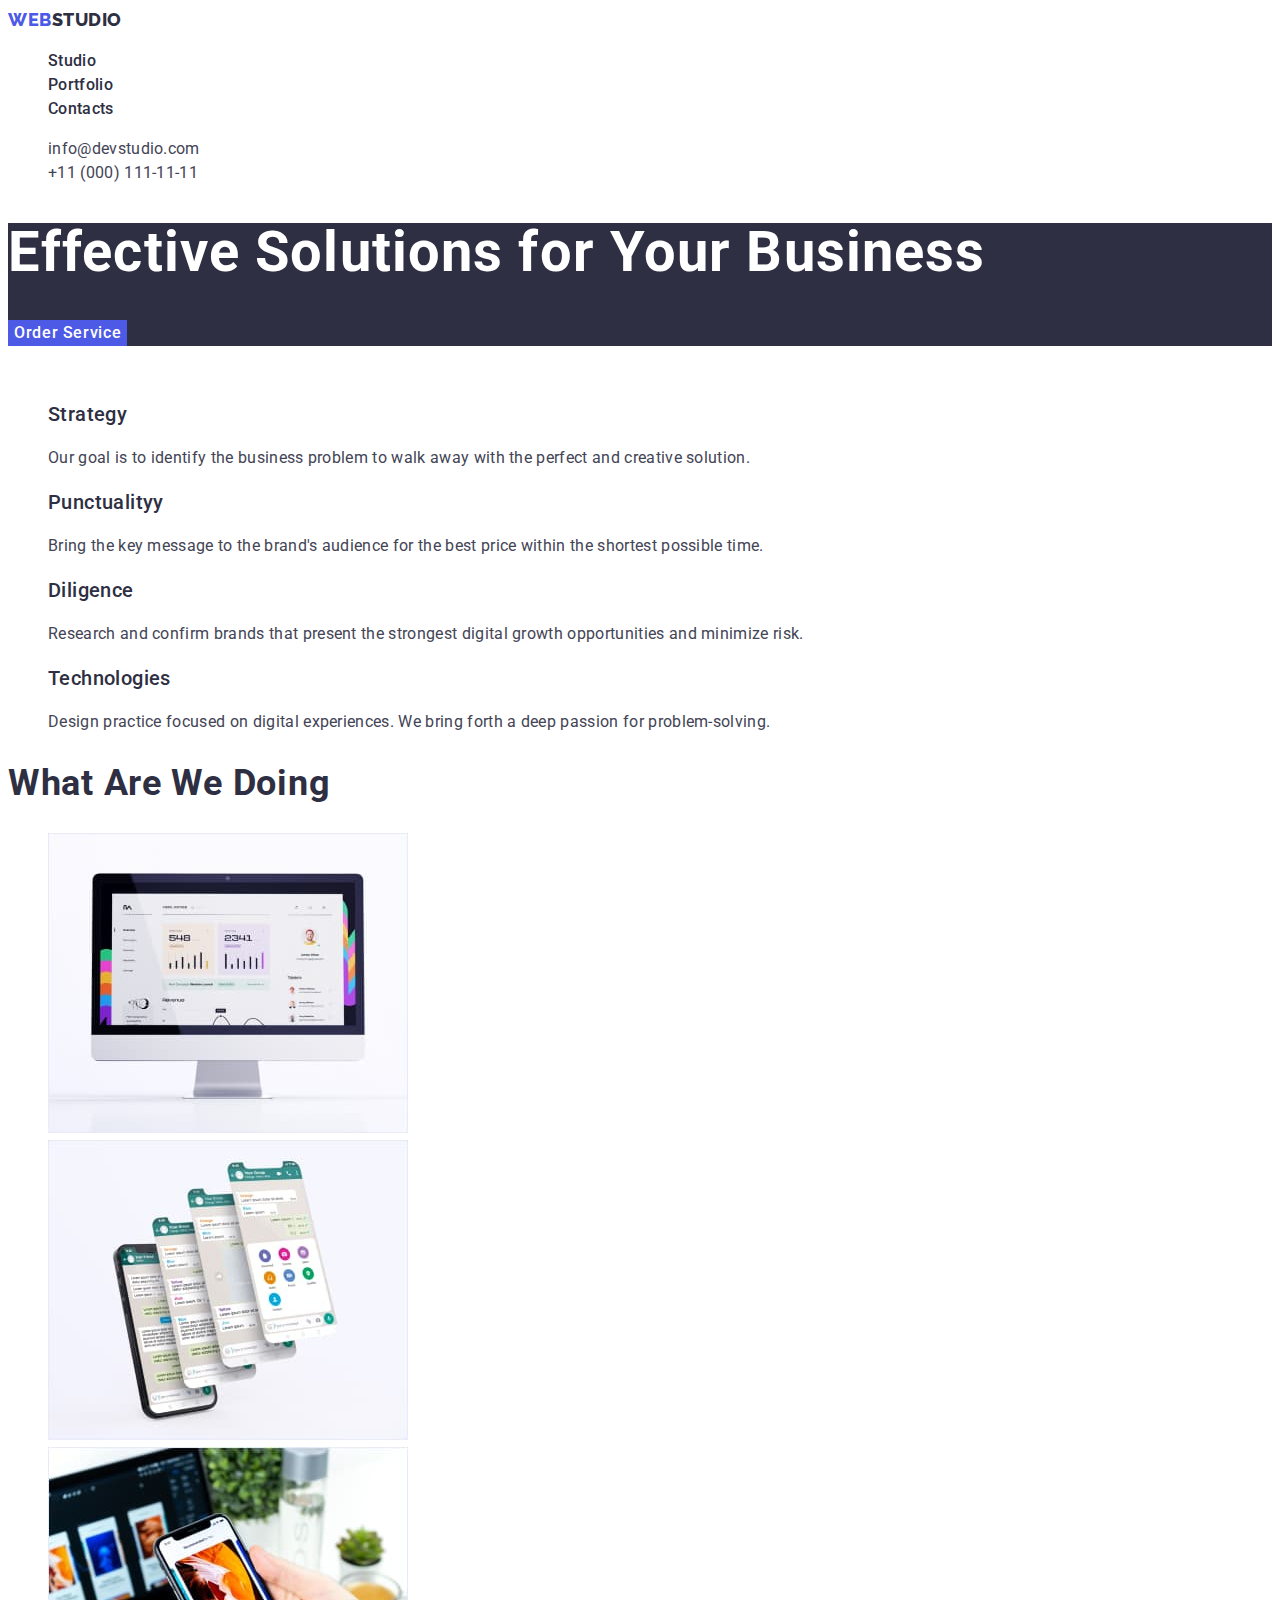
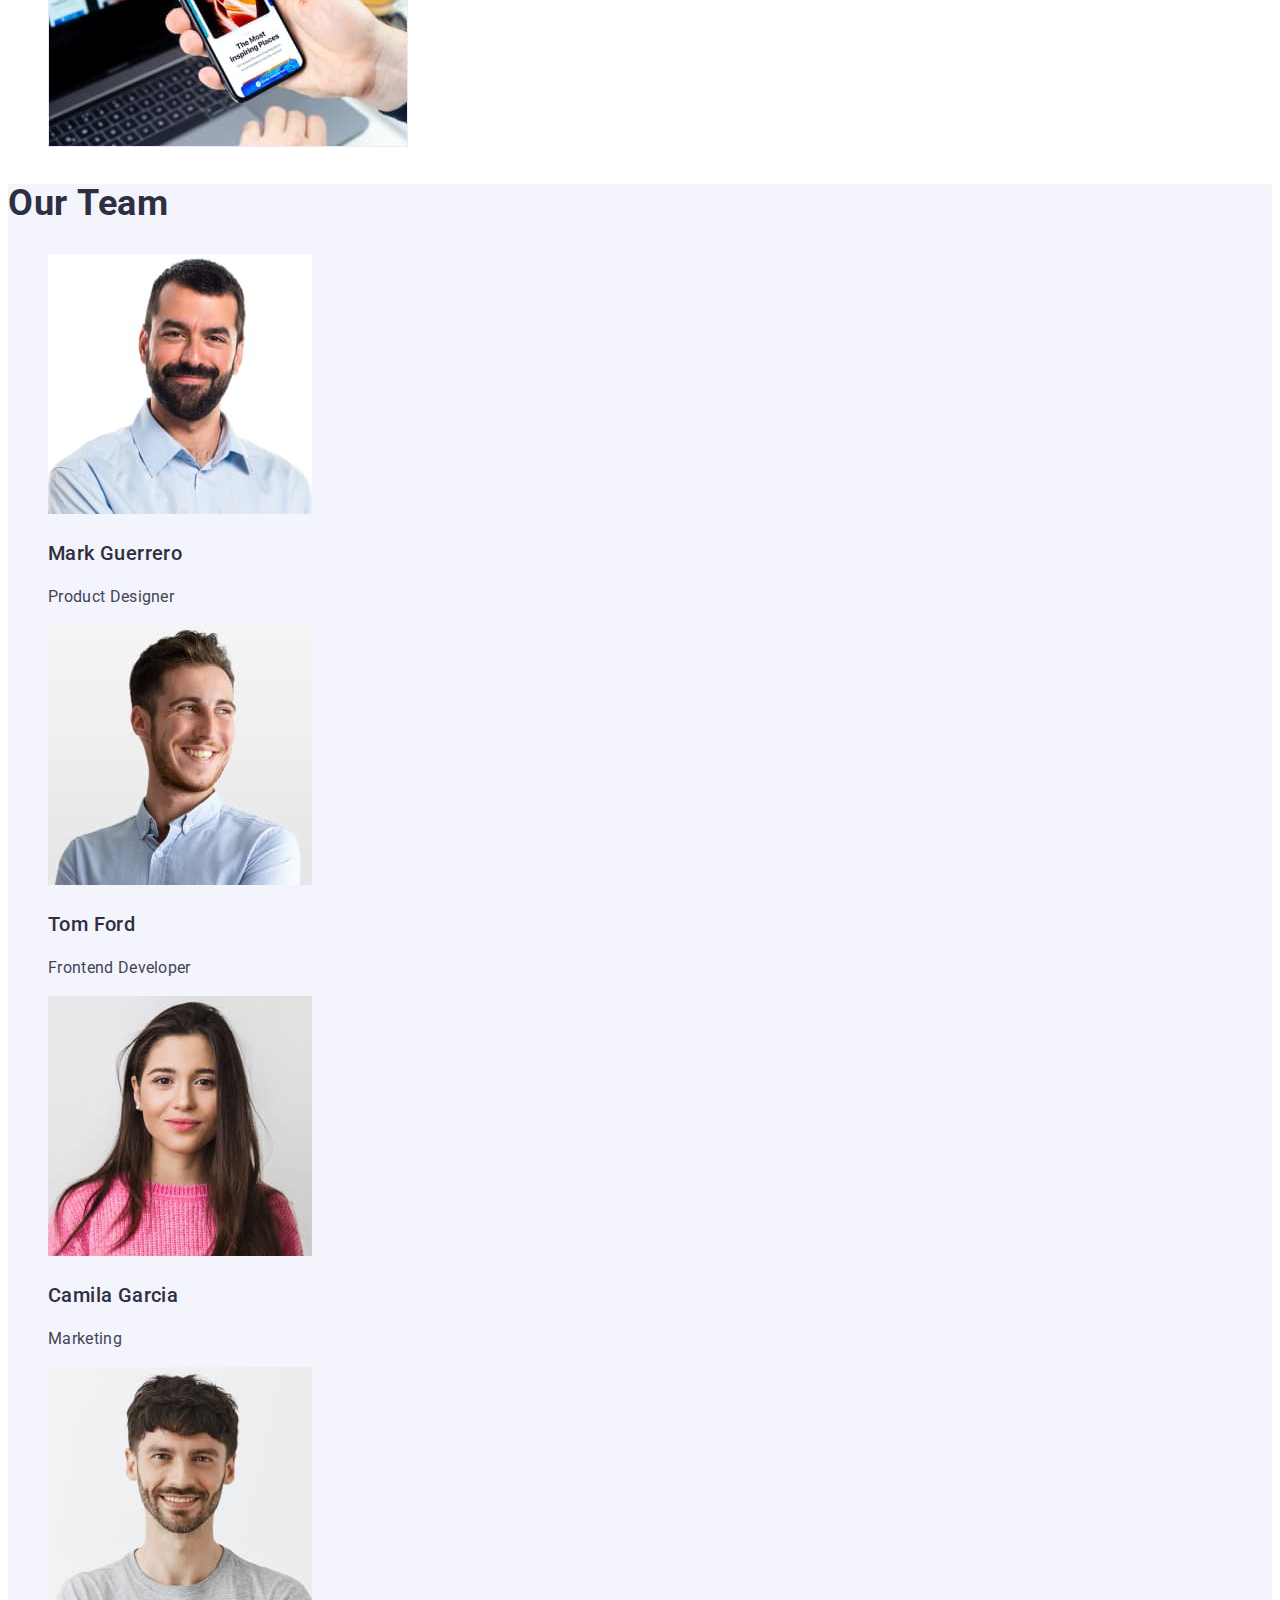
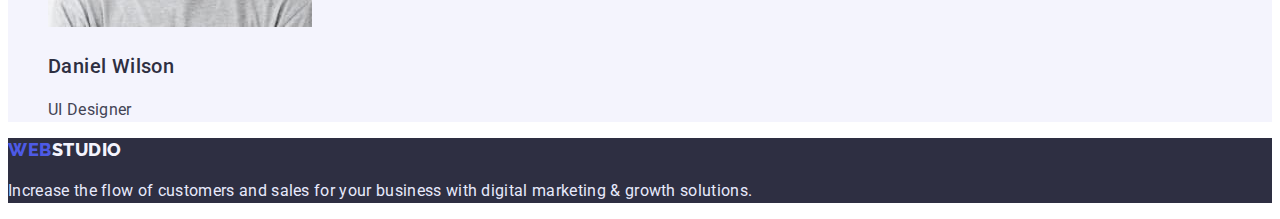
==== index.html @ a481ceda "Initial commit" ====
<!DOCTYPE html>
<html lang="en">
<head>
    <meta charset="UTF-8">
    <meta http-equiv="X-UA-Compatible" content="IE=edge">
    <meta name="viewport" content="width=device-width, initial-scale=1.0">
    <title>Studio</title>
    <link rel="stylesheet" href="./css/styles.css">

    <link rel="preconnect" href="https://fonts.googleapis.com">
    <link rel="preconnect" href="https://fonts.gstatic.com" crossorigin>
    <link href="https://fonts.googleapis.com/css2?family=Raleway:wght@800&family=Roboto:wght@400;500;700&display=swap" rel="stylesheet">

</head>
<body>
    <header>
        <nav>
            <a class="logo reset" href="">WEB<span class="nav-span">STUDIO</span></a>
            <ul class="reset">
                <li><a class="site-nav reset" href="./index.html">Studio</a></li>
                <li><a class="site-nav reset" href="./portfolio.html">Portfolio</a></li>
                <li><a class="site-nav reset" href="./contacts.html">Contacts</a></li>
            </ul>
        </nav>    
            <ul class="reset">
                <li><a class="contacts reset" href="mailto:@devstudio.com">info@devstudio.com</a></li>
                <li><a class="contacts reset" href="tel:+110001111111">+11 (000) 111-11-11</a></li>
            </ul>
    </header>
    <main>
        <section class="hero">
            <h1 class="hero-title">Effective Solutions
                for Your Business</h1>
            <button class="hero-button" type="button">Order Service</button>    
        </section>
        <section class="sectionOne">
            <h2 class="hide">Solutions</h2>
            <ul class="reset"> 
                <li>
                    <h3 class="sectionOne-title">Strategy</h3>
                    <p>Our goal is to identify the business
                        problem to walk away with the perfect and creative solution. </p>
                </li>
                <li>
                    <h3 class="sectionOne-title">Punctualityy</h3>
                    <p>Bring the key message to the brand's audience for the best price within the shortest possible time.</p>
                </li>
                <li>
                    <h3 class="sectionOne-title">Diligence</h3>
                    <p>Research and confirm brands that present the strongest digital growth opportunities and minimize risk. </p>
                </li>
                <li>
                    <h3 class="sectionOne-title">Technologies</h3>
                    <p>Design practice focused on digital experiences. We bring forth a deep passion for problem-solving. </p>
                </li>
            </ul>
        </section>
        <section class="sectionTwo">
            <h2 class="sectionTwo-title">what are we doing</h2>
            <ul class="reset">
                <li><img src="./img/monitor.jpg" alt="Monitor on the table" width="360"></li>
                <li><img src="./img/phone.jpg" alt="Phone with four pictures" width="360"></li>
                <li><img src="./img/nootbook.jpg" alt="Laptop. Phone held in hand" width="360"></li>
            </ul>
        </section>
        <section class="sectionTeam">
            <h2 class="sectionTeam-title">our team</h2>
            <ul class="reset">
                <li>
                    <img src="./img/TeamCard1.jpg" alt="Product Designer" width="264">
                    <h3 class="sectionOne-title" >Mark Guerrero</h3>
                    <p>Product Designer</p>
                </li>
                <li>
                    <img src="./img/TeamCard2.jpg" alt="Frontend Developer" width="264">
                    <h3 class="sectionOne-title" >Tom Ford</h3>
                    <p>Frontend Developer</p>
                </li>
                <li>
                    <img src="./img/TeamCard3.jpg" alt="Marketing" width="264">
                    <h3 class="sectionOne-title" >Camila Garcia</h3>
                    <p>Marketing</p>
                </li>
                <li>
                    <img src="./img/TeamCard4.jpg" alt="UI Designer" width="264">
                    <h3 class="sectionOne-title" >Daniel Wilson</h3>
                    <p>UI Designer</p>
                </li>
            </ul>
        </section>
    </main>
    <footer class="footer">
        <a class="logo reset" href="">WEB<span class="footer-span">STUDIO</span></a>
        <p>Increase the flow of customers and sales for your business with digital marketing & growth solutions.</p>
    </footer>
</body>
</html>
---- css/styles.css ----
:root {
    --primary-color: #FFFFFF;
    --primary-color-text: #434455;
    --accent-text-color: #4D5AE5;
    --second-background-title: #2E2F42;
    --active-color: #404BBF;
    --additional-color:#F4F4FD;
}

/* глобальные стили */
body {
    background-color: var(--primary-color);
    color: var(--primary-color-text);
    font-family: "Roboto", sans-serif;
    font-size: 16px;
    font-weight: 400;
    line-height: 1.5;
    letter-spacing: 0.02em;   
}

/* класс для сброса св-в, заданных по умолчанию */
.reset {
    list-style: none;
    text-decoration: none;
}

/* стили navigation */
.logo {
    color: var(--accent-text-color);
    font-family: "Raleway", sans-serif;
    font-size: 18px;
    font-weight: 800;
    line-height: 1.33;
    letter-spacing: 0.03em;
}

.logo .nav-span {
    color: var(--second-background-title);
}

.site-nav {
    color: var(--second-background-title);
    font-weight: 500;
}
.site-nav:hover,
.site-nav:focus {
    color: var(--accent-text-color);
}

.contacts {
    color: var(--primary-color-text);
}
.contacts:hover,
.contacts:focus {
    color: var(--accent-text-color);
}

/* стили hero */
.hero {
    background-color: var(--second-background-title);
}

.hero-title {
    color: var(--primary-color);
    font-size: 56px;
    font-weight: 700;
    line-height: 1.07;
    letter-spacing: 0.02em;  
}

.hero-button {
    color: var(--primary-color);
    background-color: var(--accent-text-color);
    border: none;
    cursor: pointer;
    font-family: inherit;
    font-weight: 500;
    font-size: 16px;
    line-height: 1.5;
    letter-spacing: 0.04em;
}
.hero-button:hover,
.hero-button:focus {
    background-color:var(--active-color);
}

/* cтили section */
.hide {
    /* как правтльно скрыть заголовок, чтобы читалка видела, а пол-ль нет и на версту не влиял? */
    opacity: 0;
    /* или display: none; ?*/
    padding: 0;
    margin: 0;
}

.sectionOne-title,
.sectionTwo-title,
.sectionTeam-title {
    color: var(--second-background-title);
}

.sectionOne-title {
    font-size: 20px;
    font-weight: 500;
    line-height: 1.2;
    letter-spacing: 0.02em; 
}

.sectionTwo-title {
    font-size: 36px;
    font-weight: 700;
    line-height: 1.1;
    letter-spacing: 0.02em;
    text-transform: capitalize; 
}

.sectionTeam {
    background-color: var(--additional-color);
}

.sectionTeam-title {
    font-size: 36px;
    font-weight: 700;
    line-height: 1.1;
    letter-spacing: 0.02em;
    text-transform: capitalize; 
}

/* cтили footer */
.footer {
    background-color: var(--second-background-title);
}

.logo .footer-span {
    color: var(--additional-color);
}

.footer p {
    color: #E7E9FC;
}


/* Portfolio */
/* стили filters */
.btn-filters {
    font-family: inherit;
    font-size: 16px;
    font-weight: 500;
    line-height: 1.5;
    letter-spacing: 0.04em; 
    border:none;
}

.btn-filters {
    background-color: var(--additional-color);
    color: var(--accent-text-color); 
}
.btn-filters:hover,
.btn-filters:focus {
    cursor: pointer;
    background-color: var(--active-color);
    color: var(--primary-color);
}

/* стили списка картинок */
.pictures-title {
    color: var(--second-background-title);
    font-size: 20px;
    font-weight: 500;
    line-height: 1.2;
    letter-spacing: 0.02em; 
}

.pictures-text {
    color: var(--primary-color-text);
    font-family: inherit;
    font-size: 16px;
    font-weight: 400;
    line-height: 1.5;
    letter-spacing: 0.02em; 
}

.card:hover,
.card:focus {
    outline: 1px solid var(--accent-text-color);
}
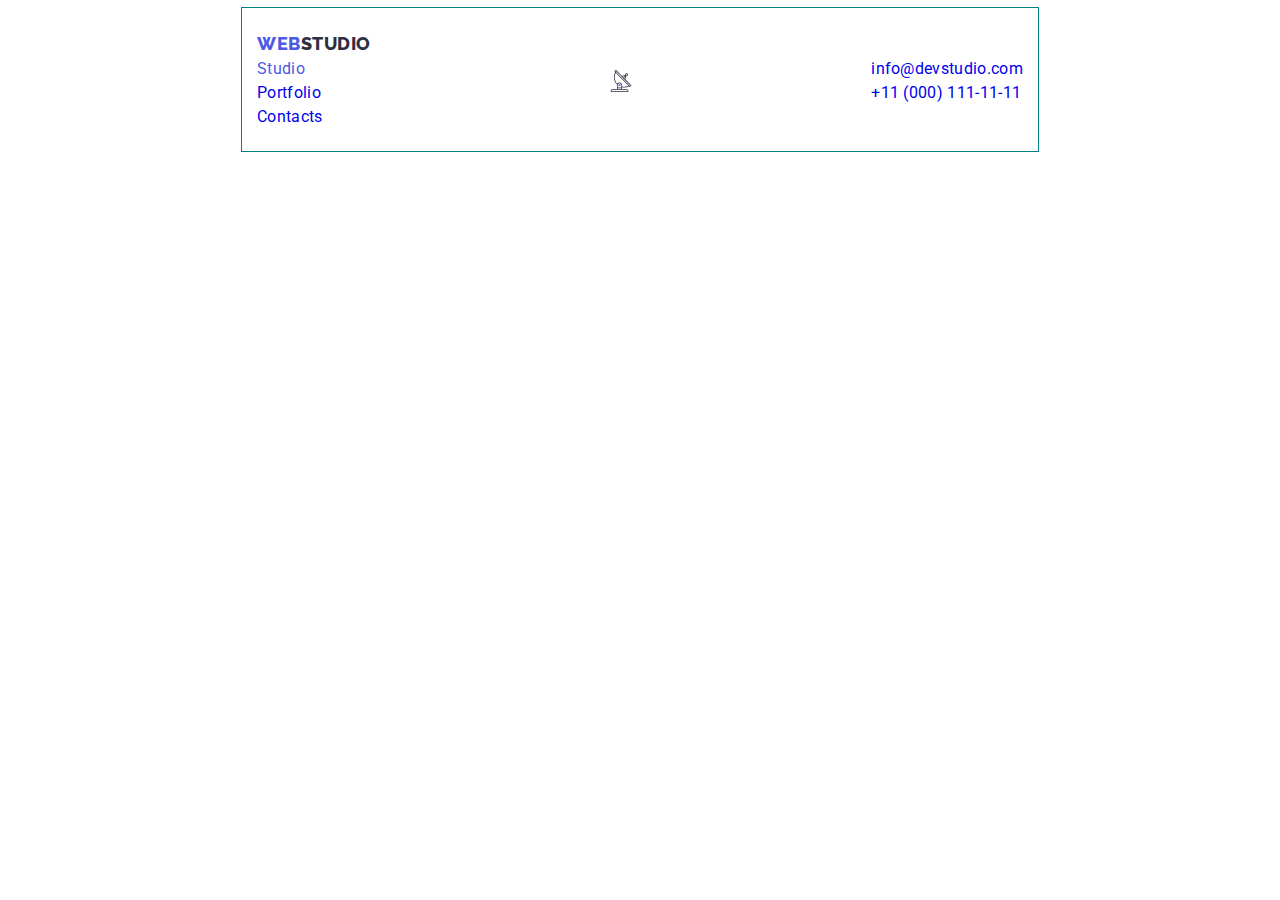
==== commit 8e8b93a7: "домашка 7 модальное окно" ====
--- a/index.html
+++ b/index.html
@@ -1,97 +1,659 @@
 <!DOCTYPE html>
 <html lang="en">
-<head>
-    <meta charset="UTF-8">
-    <meta http-equiv="X-UA-Compatible" content="IE=edge">
-    <meta name="viewport" content="width=device-width, initial-scale=1.0">
+  <head>
+    <meta charset="UTF-8" />
+    <meta http-equiv="X-UA-Compatible" content="IE=edge" />
+    <meta name="viewport" content="width=device-width, initial-scale=1.0" />
     <title>Studio</title>
-    <link rel="stylesheet" href="./css/styles.css">
-
-    <link rel="preconnect" href="https://fonts.googleapis.com">
-    <link rel="preconnect" href="https://fonts.gstatic.com" crossorigin>
-    <link href="https://fonts.googleapis.com/css2?family=Raleway:wght@800&family=Roboto:wght@400;500;700&display=swap" rel="stylesheet">
-
-</head>
-<body>
-    <header>
-        <nav>
-            <a class="logo reset" href="">WEB<span class="nav-span">STUDIO</span></a>
-            <ul class="reset">
-                <li><a class="site-nav reset" href="./index.html">Studio</a></li>
-                <li><a class="site-nav reset" href="./portfolio.html">Portfolio</a></li>
-                <li><a class="site-nav reset" href="./contacts.html">Contacts</a></li>
+
+    <link rel="icon" href="favicon.ico">
+
+    <link rel="preconnect" href="https://fonts.googleapis.com" />
+    <link rel="preconnect" href="https://fonts.gstatic.com" crossorigin />
+    <link
+      href="https://fonts.googleapis.com/css2?family=Raleway:wght@800&family=Roboto:wght@400;500;700&display=swap"
+      rel="stylesheet"
+    />
+
+    <link
+      rel="stylesheet"
+      href="https://cdnjs.cloudflare.com/ajax/libs/modern-normalize/1.1.0/modern-normalize.min.css"
+      integrity="sha512-wpPYUAdjBVSE4KJnH1VR1HeZfpl1ub8YT/NKx4PuQ5NmX2tKuGu6U/JRp5y+Y8XG2tV+wKQpNHVUX03MfMFn9Q=="
+      crossorigin="anonymous"
+      referrerpolicy="no-referrer"
+    />
+    <link rel="stylesheet" href="./css/styles.css" />
+  </head>
+  <body>
+    <header class="scroll">
+      <div class="container header">
+        <nav class="list-nav">
+          <a class="logo reset" href=""
+            >WEB<span class="nav-span">STUDIO</span></a
+          >
+          <ul class="nav-pages reset">
+            <li>
+              <a class="site-nav reset active" href="./index.html">Studio</a>
+            </li>
+            <li>
+              <a class="site-nav reset" href="./portfolio.html">Portfolio</a>
+            </li>
+            <li>
+              <a class="site-nav reset" href="./contacts.html">Contacts</a>
+            </li>
+          </ul>
+        </nav>
+        <button data-modal-open class="btn-mobile-menu" type="button">
+          <svg class="mobile-menu-open-icon">
+            <use href="./img/icons.svg#icon-antenna"></use>
+          </svg>          
+        </button>
+        
+        <!-- ----------------мобильное меню---------------------- -->
+
+        <div data-modal class="mobile-menu is-hidden">
+          <div class="container mobile-menu-container">
+          <button data-modal-close class="bnt-close">
+            <svg class="icon-close">
+              <use href="./img/icons.svg#icon-close"></use>
+            </svg>
+          </button>
+
+          <ul class="mobile-menu-list-pages reset">
+            <li>
+              <a class="mobile-menu-list-pages-link reset" href="./index.html">Studio</a>
+            </li>
+            <li>
+              <a class="mobile-menu-list-pages-link reset" href="./portfolio.html">Portfolio</a>
+            </li>
+            <li>
+              <a class="mobile-menu-list-pages-link reset active" href="./contacts.html">Contacts</a>
+            </li>
+          </ul>
+
+          <ul class="mobile-menu-list-contacts reset">
+            <li>
+              <li>
+                <a class="contacts-tel reset" href="tel:+110001111111"
+                  >+11 (000) 111-11-11</a
+                >
+              </li>
+              <a class="contacts-mail reset" href="mailto:info@devstudio.com"
+                >info@devstudio.com</a
+              >
+            </li>
+          </ul>
+          
+          <ul class="mobile-menu-list-social reset">
+            <li>
+              <a href="" class="mobile-menu-link-icon reset">
+                <svg class="mobile-menu-icon">
+                  <use href="./img/icons.svg#icon-instagram_f">
+
+                  </use>
+                </svg>
+              </a>
+            </li>
+
+            <li>
+              <a href="" class="mobile-menu-link-icon reset">
+                <svg class="mobile-menu-icon">
+                  <use href="./img/icons.svg#icon-twitter_f">
+
+                  </use>
+                </svg>
+              </a>
+            </li>
+
+            <li>
+              <a href="" class="mobile-menu-link-icon reset">
+                <svg class="mobile-menu-icon">
+                  <use href="./img/icons.svg#icon-facebook_f">
+
+                  </use>
+                </svg>
+              </a>
+            </li>
+
+            <li>
+              <a href="" class="mobile-menu-link-icon reset">
+                <svg class="mobile-menu-icon">
+                  <use href="./img/icons.svg#icon-linkedin_f">
+
+                  </use>
+                </svg>
+              </a>
+            </li>
+
+          </ul>
+        </div>
+      </div>
+        <!-- ----------------END мобильное меню---------------------- -->
+
+        <ul class="list-contacts reset">
+          <li>
+            <a class="contacts reset" href="mailto:info@devstudio.com"
+              >info@devstudio.com</a
+            >
+          </li>
+          <li>
+            <a class="contacts reset" href="tel:+110001111111"
+              >+11 (000) 111-11-11</a
+            >
+          </li>
+        </ul>
+
+      </div>
+    </header>
+    <!-- <main>
+
+
+      <section class="hero">
+        <div class="container">
+            <h1 class="hero-title">Effective Solutions for Your Business</h1>
+            <button data-modal-open class="hero-button" type="button">Order Service</button>
+        </div>
+      </section>
+
+
+
+      <section class="sectionOne section">
+        <div class="container">
+          <h2 class="visually-hidden">Solutions</h2>
+          <ul class="list-solutions reset">
+
+            <li>
+              <div class="tumba-icon-solutions">
+              <svg class="icon-solutions">
+                <use href="./img/icons.svg#icon-antenna"></use>
+              </svg>
+              </div>
+              <h3 class="sectionOne-title">Strategy</h3>
+              <p>
+                Our goal is to identify the business problem to walk away with
+                the perfect and creative solution.
+              </p>
+            </li>
+
+            <li>
+              <div class="tumba-icon-solutions">
+              <svg class="icon-solutions">
+                <use href="./img/icons.svg#icon-clock"></use>
+              </svg>
+              </div>
+              <h3 class="sectionOne-title">Punctualityy</h3>
+              <p>
+                Bring the key message to the brand's audience for the best price
+                within the shortest possible time.
+              </p>
+            </li>
+
+            <li>
+              <div class="tumba-icon-solutions">
+              <svg class="icon-solutions">
+                <use href="./img/icons.svg#icon-diagram"></use>
+              </svg>
+              </div>
+              <h3 class="sectionOne-title">Diligence</h3>
+              <p>
+                Research and confirm brands that present the strongest digital
+                growth opportunities and minimize risk.
+              </p>
+            </li>
+
+            <li>
+              <div class="tumba-icon-solutions">
+              <svg class="icon-solutions">
+                <use href="./img/icons.svg#icon-astronaut"></use>
+              </svg>
+              </div>
+              <h3 class="sectionOne-title">Technologies</h3>
+              <p>
+                Design practice focused on digital experiences. We bring forth a
+                deep passion for problem-solving.
+              </p>
+            </li>
+
+          </ul>
+        </div>
+      </section>
+      <section class="sectionTwo">
+        <div class="container">
+          <h2 class="sectionTwo-title">what are we doing</h2>
+            <ul class="list-img reset">
+
+              <li>
+                <img
+                  src="./img/monitor.jpg"
+                  alt="Monitor on the table"
+                  width="360"
+                  height="300"
+                />
+              </li>
+
+              <li>
+                <img
+                  src="./img/phone.jpg"
+                  alt="Phone with four pictures"
+                  width="360"
+                  height="300"
+                />
+              </li>
+
+              <li>
+                <img
+                  src="./img/nootbook.jpg"
+                  alt="Laptop. Phone held in hand"
+                  width="360"
+                  height="300"
+                />
+              </li>
+
             </ul>
-        </nav>    
-            <ul class="reset">
-                <li><a class="contacts reset" href="mailto:@devstudio.com">info@devstudio.com</a></li>
-                <li><a class="contacts reset" href="tel:+110001111111">+11 (000) 111-11-11</a></li>
-            </ul>
-    </header>
-    <main>
-        <section class="hero">
-            <h1 class="hero-title">Effective Solutions
-                for Your Business</h1>
-            <button class="hero-button" type="button">Order Service</button>    
-        </section>
-        <section class="sectionOne">
-            <h2 class="hide">Solutions</h2>
-            <ul class="reset"> 
-                <li>
-                    <h3 class="sectionOne-title">Strategy</h3>
-                    <p>Our goal is to identify the business
-                        problem to walk away with the perfect and creative solution. </p>
-                </li>
-                <li>
-                    <h3 class="sectionOne-title">Punctualityy</h3>
-                    <p>Bring the key message to the brand's audience for the best price within the shortest possible time.</p>
-                </li>
-                <li>
-                    <h3 class="sectionOne-title">Diligence</h3>
-                    <p>Research and confirm brands that present the strongest digital growth opportunities and minimize risk. </p>
-                </li>
-                <li>
-                    <h3 class="sectionOne-title">Technologies</h3>
-                    <p>Design practice focused on digital experiences. We bring forth a deep passion for problem-solving. </p>
-                </li>
-            </ul>
-        </section>
-        <section class="sectionTwo">
-            <h2 class="sectionTwo-title">what are we doing</h2>
-            <ul class="reset">
-                <li><img src="./img/monitor.jpg" alt="Monitor on the table" width="360"></li>
-                <li><img src="./img/phone.jpg" alt="Phone with four pictures" width="360"></li>
-                <li><img src="./img/nootbook.jpg" alt="Laptop. Phone held in hand" width="360"></li>
-            </ul>
-        </section>
-        <section class="sectionTeam">
-            <h2 class="sectionTeam-title">our team</h2>
-            <ul class="reset">
-                <li>
-                    <img src="./img/TeamCard1.jpg" alt="Product Designer" width="264">
-                    <h3 class="sectionOne-title" >Mark Guerrero</h3>
-                    <p>Product Designer</p>
-                </li>
-                <li>
-                    <img src="./img/TeamCard2.jpg" alt="Frontend Developer" width="264">
-                    <h3 class="sectionOne-title" >Tom Ford</h3>
-                    <p>Frontend Developer</p>
-                </li>
-                <li>
-                    <img src="./img/TeamCard3.jpg" alt="Marketing" width="264">
-                    <h3 class="sectionOne-title" >Camila Garcia</h3>
-                    <p>Marketing</p>
-                </li>
-                <li>
-                    <img src="./img/TeamCard4.jpg" alt="UI Designer" width="264">
-                    <h3 class="sectionOne-title" >Daniel Wilson</h3>
-                    <p>UI Designer</p>
-                </li>
-            </ul>
-        </section>
+        </div>
+      </section>
+      <section class="sectionTeam section">
+        <div class="container">
+          <h2 class="sectionTeam-title">our team</h2>
+          <ul class="list-team reset">
+
+            <li class="tumba-person">
+                <img
+                  src="./img/TeamCard1.jpg"
+                  alt="Product Designer"
+                  width="264" height="260"
+                />
+                <div class="card-content">
+                  <h3 class="sectionTeam-name">Mark Guerrero</h3>
+                  <p>Product Designer</p>
+                  <ul class="list-social reset">
+
+                    <li>
+                      <a href="" class="link-icon-team reset">
+                        <svg class="icon-social-team">
+                          <use href="./img/icons.svg#icon-instagram_f">
+
+                          </use>
+                        </svg>
+                      </a>
+                    </li>
+
+                    <li>
+                      <a href="" class="link-icon-team reset">
+                        <svg class="icon-social-team">
+                          <use href="./img/icons.svg#icon-twitter_f">
+
+                          </use>
+                        </svg>
+                      </a>
+                    </li>
+
+                    <li>
+                      <a href="" class="link-icon-team reset">
+                        <svg class="icon-social-team">
+                          <use href="./img/icons.svg#icon-facebook_f">
+
+                          </use>
+                        </svg>
+                      </a>
+                    </li>
+
+                    <li>
+                      <a href="" class="link-icon-team reset">
+                        <svg class="icon-social-team">
+                          <use href="./img/icons.svg#icon-linkedin_f">
+
+                          </use>
+                        </svg>
+                      </a>
+                    </li>
+
+                  </ul>
+                </div>
+
+            </li>
+
+            <li class="tumba-person">
+                <img
+                  src="./img/TeamCard2.jpg"
+                  alt="Frontend Developer"
+                  width="264" height="260"
+                />
+                <div class="card-content">
+                  <h3 class="sectionTeam-name">Tom Ford</h3>
+                  <p>Frontend Developer</p>
+                  <ul class="list-social reset">
+                    
+                    <li>
+                      <a href="" class="link-icon-team reset">
+                        <svg class="icon-social-team">
+                          <use href="./img/icons.svg#icon-instagram_f">
+
+                          </use>
+                        </svg>
+                      </a>
+                    </li>
+
+                    <li>
+                      <a href="" class="link-icon-team reset">
+                        <svg class="icon-social-team">
+                          <use href="./img/icons.svg#icon-twitter_f">
+
+                          </use>
+                        </svg>
+                      </a>
+                    </li>
+
+                    <li>
+                      <a href="" class="link-icon-team reset">
+                        <svg class="icon-social-team">
+                          <use href="./img/icons.svg#icon-facebook_f">
+
+                          </use>
+                        </svg>
+                      </a>
+                    </li>
+
+                    <li>
+                      <a href="" class="link-icon-team reset">
+                        <svg class="icon-social-team">
+                          <use href="./img/icons.svg#icon-linkedin_f">
+
+                          </use>
+                        </svg>
+                      </a>
+                    </li>
+
+                  </ul>
+                </div>
+
+            </li>
+
+            <li class="tumba-person">
+                <img src="./img/TeamCard3.jpg" alt="Marketing" width="264" height="260" />
+                <div class="card-content">
+                  <h3 class="sectionTeam-name">Camila Garcia</h3>
+                  <p>Marketing</p>
+                  <ul class="list-social reset">
+                    
+                    <li>
+                      <a href="" class="link-icon-team reset">
+                        <svg class="icon-social-team">
+                          <use href="./img/icons.svg#icon-instagram_f">
+
+                          </use>
+                        </svg>
+                      </a>
+                    </li>
+
+                    <li>
+                      <a href="" class="link-icon-team reset">
+                        <svg class="icon-social-team">
+                          <use href="./img/icons.svg#icon-twitter_f">
+
+                          </use>
+                        </svg>
+                      </a>
+                    </li>
+
+                    <li>
+                      <a href="" class="link-icon-team reset">
+                        <svg class="icon-social-team">
+                          <use href="./img/icons.svg#icon-facebook_f">
+
+                          </use>
+                        </svg>
+                      </a>
+                    </li>
+
+                    <li>
+                      <a href="" class="link-icon-team reset">
+                        <svg class="icon-social-team">
+                          <use href="./img/icons.svg#icon-linkedin_f">
+
+                          </use>
+                        </svg>
+                      </a>
+                    </li>
+
+                  </ul>
+                </div>
+
+            </li>
+
+            <li class="tumba-person">
+                <img src="./img/TeamCard4.jpg" alt="UI Designer" width="264" height="260" />
+                <div class="card-content">
+                  <h3 class="sectionTeam-name">Daniel Wilson</h3>
+                  <p>UI Designer</p>
+                  <ul class="list-social reset">
+                    
+                    <li>
+                      <a href="" class="link-icon-team reset">
+                        <svg class="icon-social-team">
+                          <use href="./img/icons.svg#icon-instagram_f">
+
+                          </use>
+                        </svg>
+                      </a>
+                    </li>
+
+                    <li>
+                      <a href="" class="link-icon-team reset">
+                        <svg class="icon-social-team">
+                          <use href="./img/icons.svg#icon-twitter_f">
+
+                          </use>
+                        </svg>
+                      </a>
+                    </li>
+
+                    <li>
+                      <a href="" class="link-icon-team reset">
+                        <svg class="icon-social-team">
+                          <use href="./img/icons.svg#icon-facebook_f">
+
+                          </use>
+                        </svg>
+                      </a>
+                    </li>
+
+                    <li>
+                      <a href="" class="link-icon-team reset">
+                        <svg class="icon-social-team">
+                          <use href="./img/icons.svg#icon-linkedin_f">
+
+                          </use>
+                        </svg>
+                      </a>
+                    </li>
+
+                  </ul>
+                </div>
+
+            </li>
+
+          </ul>
+        </div>
+      </section>
+      <section class="sectionCustomers">
+        <div class="container">
+          <h2 class="sectionCustomers-title">Customers</h2>
+          <ul class="list-customers reset">
+            <li>
+              <a href="" class="tumba-icon-customer reset">
+                <svg class="icon-customers">
+                  <use href="./img/icons.svg#icon-customer_1"></use>
+                </svg>
+              </a>
+            </li>
+            <li>
+              <a href="" class="tumba-icon-customer reset">
+                <svg class="icon-customers">
+                  <use href="./img/icons.svg#icon-customer_2"></use>
+                </svg>
+              </a>
+            </li>
+            <li>
+              <a href="" class="tumba-icon-customer reset">
+                <svg class="icon-customers">
+                  <use href="./img/icons.svg#icon-customer_3"></use>
+                </svg>
+              </a>
+            </li>
+            <li>
+              <a href="" class="tumba-icon-customer reset">
+                <svg class="icon-customers">
+                  <use href="./img/icons.svg#icon-customer_4"></use>
+                </svg>
+              </a>
+            </li>
+            <li>
+              <a href="" class="tumba-icon-customer reset">
+                <svg class="icon-customers">
+                  <use href="./img/icons.svg#icon-customer_5"></use>
+                </svg>
+              </a>
+            </li>
+            <li>
+              <a href="" class="tumba-icon-customer reset">
+                <svg class="icon-customers">
+                  <use href="./img/icons.svg#icon-customer_6"></use>
+                </svg>
+              </a>
+            </li>
+
+          </ul>
+        </div>
+      </section>
     </main>
     <footer class="footer">
-        <a class="logo reset" href="">WEB<span class="footer-span">STUDIO</span></a>
-        <p>Increase the flow of customers and sales for your business with digital marketing & growth solutions.</p>
-    </footer>
-</body>
-</html>+      <div class="container footer-flex">
+        <div class="footer-content">
+          <a class="logo reset" href=""
+            >WEB<span class="footer-span">STUDIO</span></a
+          >
+          <p class="text-footer-webstudio">
+            Increase the flow of customers and sales for your business with
+            digital marketing & growth solutions.
+          </p>
+        </div>
+        <div class="footer-icon">
+          <p>Social media</p>
+          <ul class="icon-footer reset">
+
+            <li>
+              <a href="" class="link-icon reset">
+                <svg class="icon-social">
+                  <use href="./img/icons.svg#icon-instagram_f"></use>
+                </svg>
+              </a>
+            </li>
+
+            <li>
+              <a href="" class="link-icon reset">
+                <svg class="icon-social">
+                  <use href="./img/icons.svg#icon-twitter_f"></use>
+                </svg>
+              </a>
+            </li>
+
+            <li>
+              <a href="" class="link-icon reset">
+                <svg class="icon-social">
+                  <use href="./img/icons.svg#icon-facebook_f"></use>
+                </svg>
+              </a>
+            </li>
+
+            <li>
+              <a href="" class="link-icon reset">
+                <svg class="icon-social">
+                  <use href="./img/icons.svg#icon-linkedin_f"></use>
+                </svg>
+              </a>
+            </li>
+
+          </ul>
+        </div>
+
+        <div class="footer-form">
+          <p>Subscribe</p>
+          <form class="input-btn" autocomplete="off">
+              <label for="input-email"></label>
+              <input 
+              class="footer-input" 
+              type="email" 
+              id="input-email" 
+              name="input-email" 
+              placeholder="E-mail" 
+              autocomplete="email">
+              <button class="btn-footer" type="submit">
+                Subscribe
+                <svg class="icon-footer-form">
+                  <use href="./img/icons.svg#icon-send"></use>
+                </svg>
+              </button>
+          </form>
+        </div>
+
+      </div>
+    </footer> -->
+
+
+<!-- модальное окно -->
+    <!-- <div data-modal class="backdrop is-hidden">
+      <div class="modal">
+        <button data-modal-close class="bnt-close">
+          <svg class="icon-close">
+            <use href="./img/icons.svg#icon-close"></use>
+          </svg>
+        </button>
+        <b class="modal-text">Leave your contacts and we will call you back</b>
+        <form autocomplete="off">
+          <div class="modal-form-field">
+            <label class="modal-form-label" for="name">Name</label>
+            <input class="modal-form-input" type="text" name="name" id="name" autocomplete="name" autofocus>
+            <svg class="modal-icon">
+              <use class="modal-icon-properties" href="./img/icons.svg#icon-person"></use>
+            </svg>
+          </div>
+          <div class="modal-form-field">
+            <label class="modal-form-label" for="phone">Phone</label>
+            <input class="modal-form-input" type="tel" name="phone" id="phone" autocomplete="tel">
+            <svg class="modal-icon">
+              <use class="modal-icon-properties" href="./img/icons.svg#icon-phone"></use>
+            </svg>
+          </div>
+          <div class="modal-form-field">
+            <label class="modal-form-label" for="email">Email</label>
+            <input class="modal-form-input" type="email" name="email" id="email" autocomplete="email">
+            <svg class="modal-icon">
+              <use class="modal-icon-properties" href="./img/icons.svg#icon-email"></use>
+            </svg>
+          </div>
+          <div class="modal-form-field-comment">
+            <label class="modal-form-label" for="comment">Comment</label>
+            <textarea class="modal-form-textarea" name="comment" id="comment" rows="8" placeholder="Text input"></textarea>
+          </div>
+          
+          <div class="modal-checkbox">
+            <input class="modal-checkbox-input" type="checkbox" value="privacy" name="privacy" id="privacy">
+            <span class="modal-checkbox-icon"></span>
+            <label class="modal-checkbox-text" for="privacy">I accept the terms and conditions of the <a href="">Privacy Policy</a></label>
+          </div>  
+
+          <button class="btn-modal" type="submit">Send</button>
+        </form>
+      </div>
+    </div> -->
+<!-- фиксация навигации -->
+    <!-- <script src="./scripts/scripts.js"></script> -->
+<!-- открытия модального окна -->
+    <script src="./scripts/modal.js"></script>
+  </body>
+</html>
+
+
+
+
--- a/css/styles.css
+++ b/css/styles.css
@@ -5,6 +5,10 @@
     --second-background-title: #2E2F42;
     --active-color: #404BBF;
     --additional-color:#F4F4FD;
+    --border-color-header: #E7E9FC;
+
+    --animation-time: 250ms;
+    --animation-function: cubic-bezier(0.4, 0, 0.2, 1);
 }
 
 /* глобальные стили */
@@ -18,13 +22,78 @@
     letter-spacing: 0.02em;   
 }
 
-/* класс для сброса св-в, заданных по умолчанию */
+/* правила для сброса св-в, заданных по умолчанию */
 .reset {
     list-style: none;
     text-decoration: none;
 }
 
-/* стили navigation */
+h1, h2, h3, h4, h5, h6,
+ul,
+p {
+    margin-top: 0;
+    margin-bottom: 0;
+}
+
+ul {
+    padding: 0;
+}
+
+img {
+    display: block;
+    max-width: 100%;
+}
+
+/* класс для скрытия заголовков, которые введены для семантики */
+.visually-hidden {
+    position: absolute;
+    white-space: nowrap;
+    width: 1px;
+    height: 1px;
+    overflow: hidden;
+    border: 0;
+    padding: 0;
+    clip: rect(0 0 0 0);
+    clip-path: inset(50%);
+    margin: -1px;
+} 
+
+.container {
+    padding-left: 15px;
+    padding-right: 15px;
+    outline: 1px solid tomato;
+}
+
+.container.header {
+    display: flex;
+    align-items: center;
+    justify-content: space-between;
+    padding: 24px 15px 22px 15px;
+    outline: 1px solid teal;
+}
+
+@media screen and (max-width: 767px) {
+    .nav-pages,
+    .list-contacts {
+        display: none;
+    }
+
+}
+
+.mobile-menu-open-icon {
+    width: 32px;
+    height: 22px;
+}
+
+.btn-mobile-menu {
+    width: 32px;
+    height: 22px;
+    padding: 0;
+    border: none;
+    cursor: pointer;
+    background-color:transparent;
+}
+    
 .logo {
     color: var(--accent-text-color);
     font-family: "Raleway", sans-serif;
@@ -38,149 +107,244 @@
     color: var(--second-background-title);
 }
 
-.site-nav {
+/*!  -------------------выезжающее мобильное меню---------------------------- */
+.container.mobile-menu-container {
+    position: relative;
+    padding-top: 80px;
+    padding-left: 40px;
+    padding-bottom: 40px;
+}
+
+.mobile-menu {
+    position: fixed;
+    width: 100%;
+    height: 100%;
+    top: 0;
+    left: 0;
+    z-index: 1000;
+    background-color: white;
+
+    opacity: 1;
+    transition: opacity var(--animation-time) var(--animation-function);
+}
+
+.mobile-menu.is-hidden {
+    opacity: 0;
+    pointer-events: none;
+}
+
+.bnt-close {
+    position: absolute;
+    padding: 0;
+    border: none;
+    top: 24px;
+    right: 24px;
+    width: 24px;
+    height: 24px;
+    cursor: pointer;
+    border-radius: 50%;
+    background-color: var(--border-color-header);
+    transition: background-color var(--animation-time) var(--animation-function);
+}
+
+.bnt-close:hover,
+.bnt-close:focus {
+    background-color: var(--active-color);
+}
+
+.icon-close {
+    width: 8px;
+    height: 8px;
+    margin: 8px;
+    fill: #000000;
+    transition: fill var(--animation-time) var(--animation-function);
+}
+
+.bnt-close:hover .icon-close,
+.bnt-close:focus .icon-close {
+    fill: var(--primary-color);
+} 
+
+.mobile-menu-list-pages-link {
     color: var(--second-background-title);
-    font-weight: 500;
-}
-.site-nav:hover,
-.site-nav:focus {
-    color: var(--accent-text-color);
-}
-
-.contacts {
-    color: var(--primary-color-text);
-}
-.contacts:hover,
-.contacts:focus {
-    color: var(--accent-text-color);
-}
-
-/* стили hero */
-.hero {
-    background-color: var(--second-background-title);
-}
-
-.hero-title {
-    color: var(--primary-color);
-    font-size: 56px;
+    font-size: 36px;
     font-weight: 700;
-    line-height: 1.07;
-    letter-spacing: 0.02em;  
-}
-
-.hero-button {
-    color: var(--primary-color);
-    background-color: var(--accent-text-color);
-    border: none;
-    cursor: pointer;
-    font-family: inherit;
-    font-weight: 500;
-    font-size: 16px;
-    line-height: 1.5;
-    letter-spacing: 0.04em;
-}
-.hero-button:hover,
-.hero-button:focus {
-    background-color:var(--active-color);
-}
-
-/* cтили section */
-.hide {
-    /* как правтльно скрыть заголовок, чтобы читалка видела, а пол-ль нет и на версту не влиял? */
-    opacity: 0;
-    /* или display: none; ?*/
-    padding: 0;
-    margin: 0;
-}
-
-.sectionOne-title,
-.sectionTwo-title,
-.sectionTeam-title {
-    color: var(--second-background-title);
-}
-
-.sectionOne-title {
+    line-height: 1.11;
+
+    transition: color var(--animation-time) var(--animation-function);
+}
+
+.mobile-menu-list-pages-link:hover,
+.mobile-menu-list-pages-link:focus {
+    color: var(--accent-text-color);
+}
+
+.mobile-menu-list-pages > li:not(:last-child) {
+    margin-bottom: 40px;
+}
+
+.mobile-menu-list-pages {
+    margin-bottom: 284px;
+}
+
+.mobile-menu-list-contacts {
+    margin-bottom: 48px;
+}
+
+.contacts-tel {
+    display: block;
+    color: var(--accent-text-color);
+    font-size: 36px;
+    font-weight: 700;
+    line-height: 1.11;
+    margin-bottom: 40px;
+}
+
+.contacts-mail {
+    display: block;
     font-size: 20px;
     font-weight: 500;
     line-height: 1.2;
-    letter-spacing: 0.02em; 
-}
-
-.sectionTwo-title {
-    font-size: 36px;
-    font-weight: 700;
-    line-height: 1.1;
-    letter-spacing: 0.02em;
-    text-transform: capitalize; 
-}
-
-.sectionTeam {
-    background-color: var(--additional-color);
-}
-
-.sectionTeam-title {
-    font-size: 36px;
-    font-weight: 700;
-    line-height: 1.1;
-    letter-spacing: 0.02em;
-    text-transform: capitalize; 
-}
-
-/* cтили footer */
-.footer {
-    background-color: var(--second-background-title);
-}
-
-.logo .footer-span {
-    color: var(--additional-color);
-}
-
-.footer p {
-    color: #E7E9FC;
-}
-
-
-/* Portfolio */
-/* стили filters */
-.btn-filters {
-    font-family: inherit;
-    font-size: 16px;
+    color: var(--primary-color-text);
+    transition: color var(--animation-time) var(--animation-function);
+}
+
+.contacts-mail:hover,
+.contacts-mail:focus {
+    color: var(--accent-text-color);
+}
+
+.mobile-menu-list-social {
+    display: flex;
+    align-items: center;
+}
+
+.mobile-menu-link-icon {
+    display: flex;
+    justify-content: center;
+    align-items: center;
+    width: 40px;
+    height: 40px;
+    border-radius: 50%;
+    background-color: #F4F4FD;
+    transition: background-color var(--animation-time) var(--animation-function);
+}
+
+.mobile-menu-icon {
+    width: 24px;
+    height: 24px;
+    fill: var(--primary-color); 
+}
+
+.mobile-menu-link-icon:hover,
+.mobile-menu-link-icon:focus {
+    background-color: var(--active-color);
+}
+
+
+.mobile-menu-list-social > li:not(:first-child) {
+    margin-left: 56px;
+}
+
+.active {
+    color: var(--accent-text-color);
+}
+
+@media screen and (min-width: 428px) {
+    .container {
+        width: 426px;
+        margin-left: auto;
+        margin-right: auto;
+    }
+}
+
+@media screen and (min-width: 768px) {
+    .container {
+        width: 766px;
+    }
+}
+
+@media screen and (min-width: 1440px) {
+    .container {
+        width: 1158px;
+    }
+}
+
+
+
+
+/*! стили navigation */
+/* .header {
+    display: flex;
+    padding-top: 24px;
+    padding-bottom: 24px;
+}
+
+.list-nav {
+    display: flex;
+}
+
+.nav-pages {
+    display: flex;
+    margin-left: 76px;
+}
+
+.nav-pages > li:not(:first-child) {
+    margin-left: 40px;
+} 
+
+.list-contacts {
+    display: flex;
+    margin-left: auto;
+}
+
+.list-contacts > li:not(:first-child) {
+    margin-left: 40px;
+} 
+
+header {
+    width: 100%;
+    top: 0;
+    left: 0;
+    border-bottom: 1px solid var(--border-color-header); 
+}
+
+
+
+.site-nav {
+    position: relative;
+    color: var(--second-background-title);
     font-weight: 500;
-    line-height: 1.5;
-    letter-spacing: 0.04em; 
-    border:none;
-}
-
-.btn-filters {
-    background-color: var(--additional-color);
-    color: var(--accent-text-color); 
-}
-.btn-filters:hover,
-.btn-filters:focus {
-    cursor: pointer;
+
+    transition: color var(--animation-time) var(--animation-function);
+}
+
+.site-nav:hover,
+.site-nav:focus {
+    color: var(--accent-text-color);
+}
+
+.active {
+    color: var(--accent-text-color);
+}
+
+.active::after {
+    display: block;
+    content: "";
+    width: 100%;
+    height: 4px;
+    position: absolute;
+    top: 43px;
+    border-radius: 2px;
     background-color: var(--active-color);
-    color: var(--primary-color);
-}
-
-/* стили списка картинок */
-.pictures-title {
-    color: var(--second-background-title);
-    font-size: 20px;
-    font-weight: 500;
-    line-height: 1.2;
-    letter-spacing: 0.02em; 
-}
-
-.pictures-text {
+}
+
+.contacts {
     color: var(--primary-color-text);
-    font-family: inherit;
-    font-size: 16px;
-    font-weight: 400;
-    line-height: 1.5;
-    letter-spacing: 0.02em; 
-}
-
-.card:hover,
-.card:focus {
-    outline: 1px solid var(--accent-text-color);
-}+    transition: color var(--animation-time) var(--animation-function);
+}
+.contacts:hover,
+.contacts:focus {
+    color: var(--accent-text-color);
+}
+ */
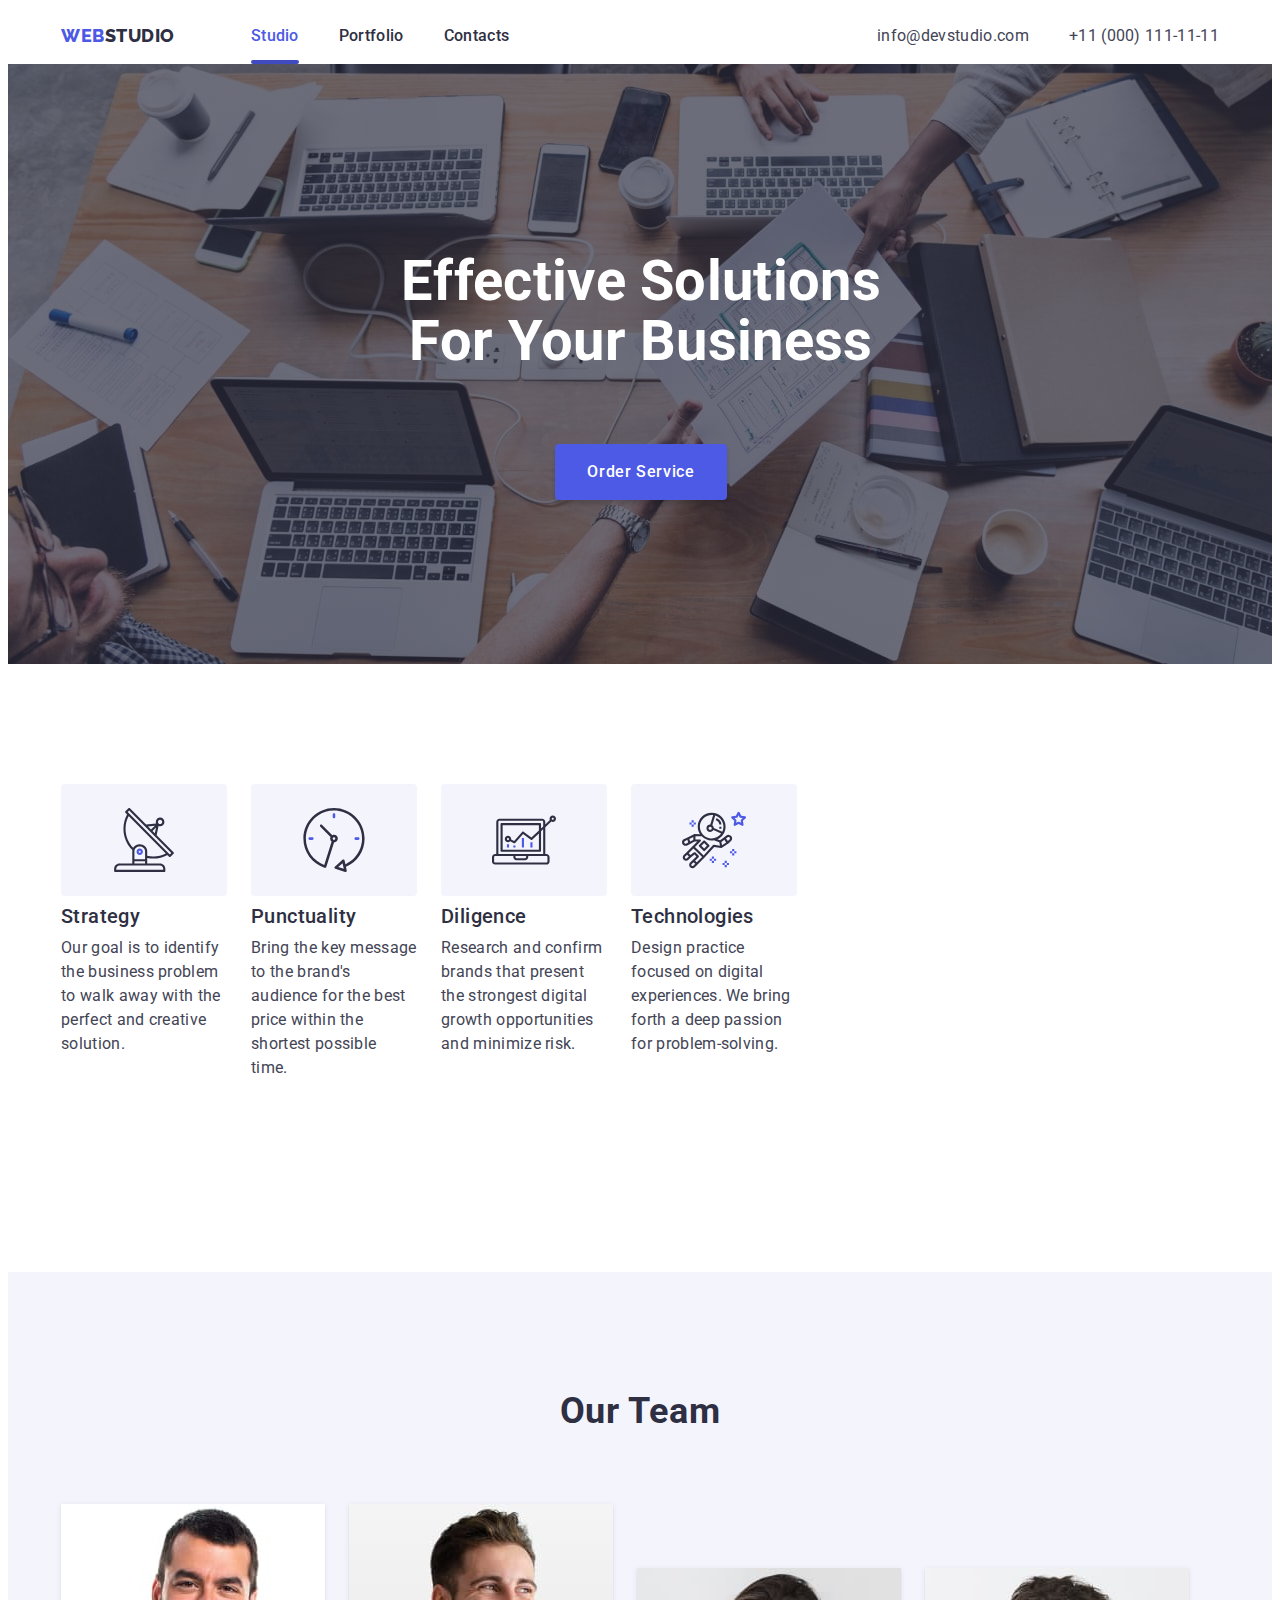
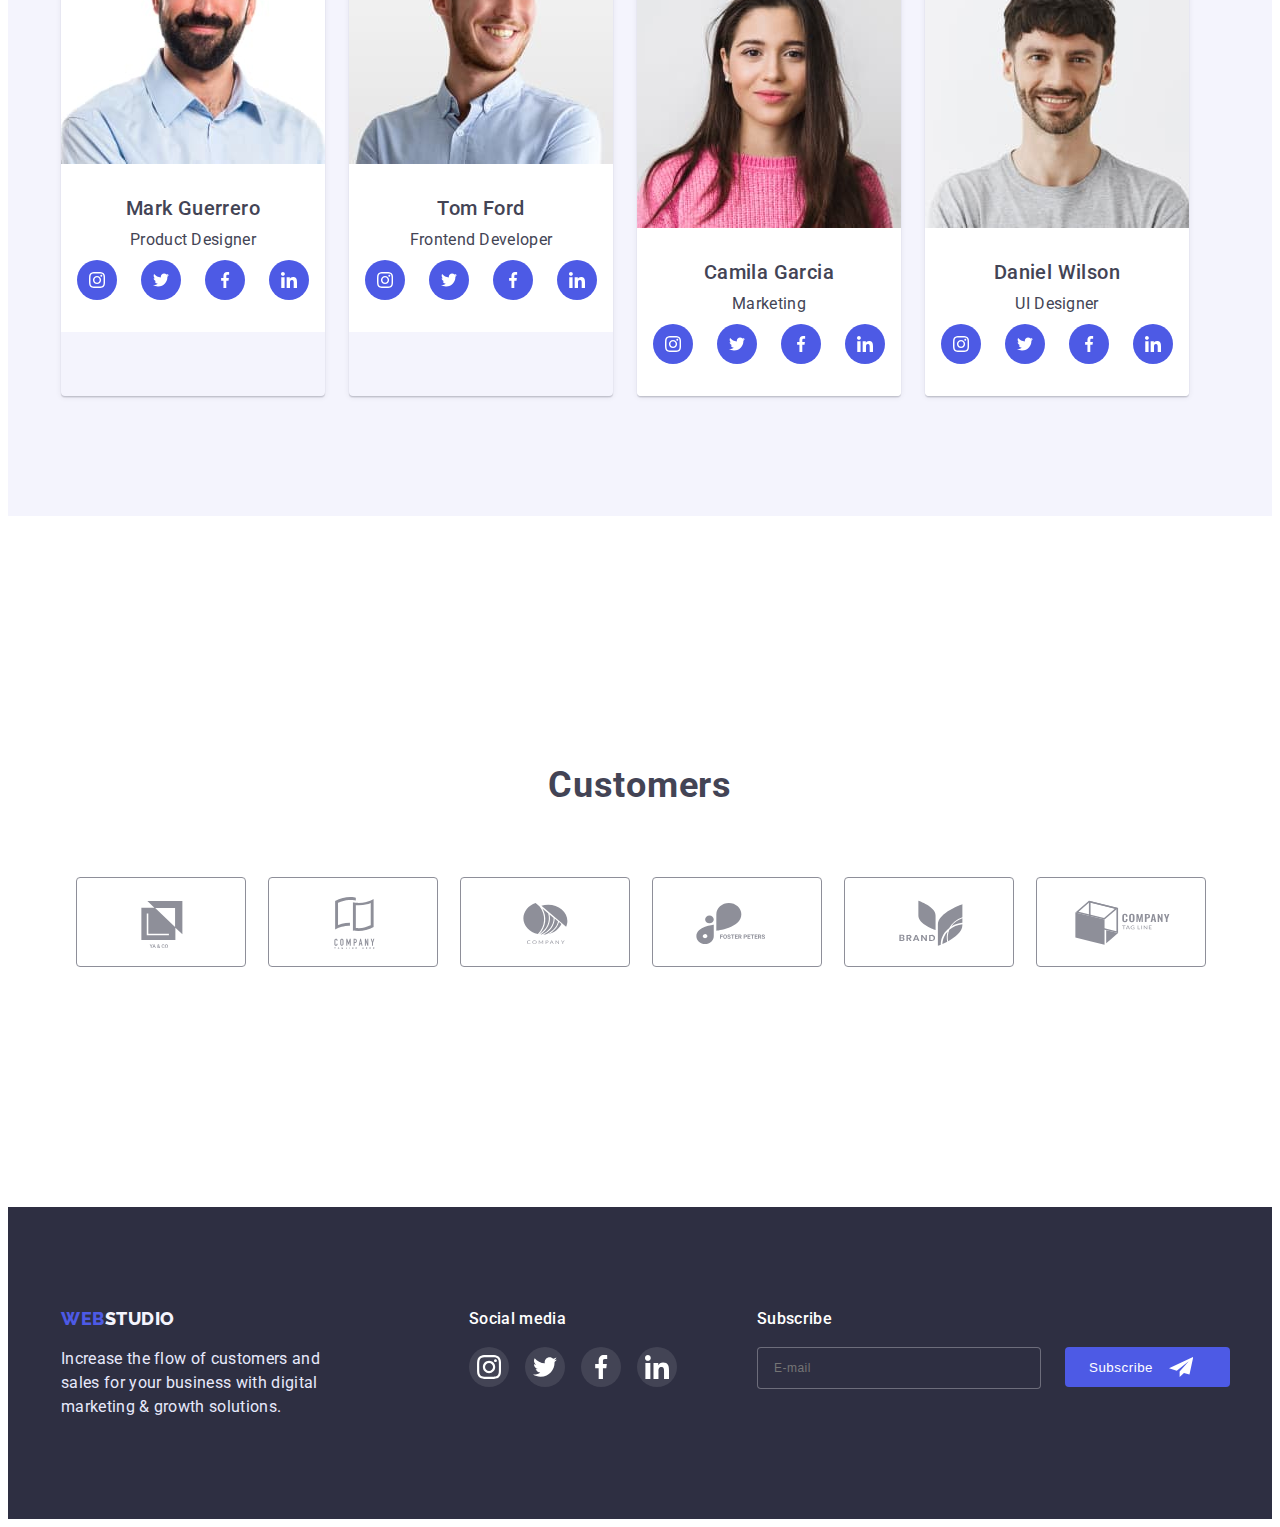
==== commit 0953fe7d: "домашка 7 исправ" ====
--- a/index.html
+++ b/index.html
@@ -44,9 +44,10 @@
           </ul>
         </nav>
         <button data-modal-open class="btn-mobile-menu" type="button">
-          <svg class="mobile-menu-open-icon">
+          <!-- <svg class="mobile-menu-open-icon">
             <use href="./img/icons.svg#icon-antenna"></use>
-          </svg>          
+          </svg>           -->
+          <img src="./img/menu-hamburger.png" alt="menu" width="32">
         </button>
         
         <!-- ----------------мобильное меню---------------------- -->
@@ -61,13 +62,13 @@
 
           <ul class="mobile-menu-list-pages reset">
             <li>
-              <a class="mobile-menu-list-pages-link reset" href="./index.html">Studio</a>
+              <a class="mobile-menu-list-pages-link reset active" href="./index.html">Studio</a>
             </li>
             <li>
               <a class="mobile-menu-list-pages-link reset" href="./portfolio.html">Portfolio</a>
             </li>
             <li>
-              <a class="mobile-menu-list-pages-link reset active" href="./contacts.html">Contacts</a>
+              <a class="mobile-menu-list-pages-link reset" href="./contacts.html">Contacts</a>
             </li>
           </ul>
 
@@ -145,11 +146,11 @@
 
       </div>
     </header>
-    <!-- <main>
-
-
-      <section class="hero">
-        <div class="container">
+    <main>
+
+
+      <section class="hero-background">
+        <div class="container hero">
             <h1 class="hero-title">Effective Solutions for Your Business</h1>
             <button data-modal-open class="hero-button" type="button">Order Service</button>
         </div>
@@ -162,33 +163,35 @@
           <h2 class="visually-hidden">Solutions</h2>
           <ul class="list-solutions reset">
 
-            <li>
+            <li class="sectionOne-card">
               <div class="tumba-icon-solutions">
               <svg class="icon-solutions">
                 <use href="./img/icons.svg#icon-antenna"></use>
               </svg>
               </div>
+              <div>
               <h3 class="sectionOne-title">Strategy</h3>
               <p>
                 Our goal is to identify the business problem to walk away with
                 the perfect and creative solution.
               </p>
-            </li>
-
-            <li>
+              </div>
+            </li>
+
+            <li class="sectionOne-card">
               <div class="tumba-icon-solutions">
               <svg class="icon-solutions">
                 <use href="./img/icons.svg#icon-clock"></use>
               </svg>
               </div>
-              <h3 class="sectionOne-title">Punctualityy</h3>
+              <h3 class="sectionOne-title">Punctuality</h3>
               <p>
                 Bring the key message to the brand's audience for the best price
                 within the shortest possible time.
               </p>
             </li>
 
-            <li>
+            <li class="sectionOne-card">
               <div class="tumba-icon-solutions">
               <svg class="icon-solutions">
                 <use href="./img/icons.svg#icon-diagram"></use>
@@ -201,7 +204,7 @@
               </p>
             </li>
 
-            <li>
+            <li class="sectionOne-card">
               <div class="tumba-icon-solutions">
               <svg class="icon-solutions">
                 <use href="./img/icons.svg#icon-astronaut"></use>
@@ -217,6 +220,7 @@
           </ul>
         </div>
       </section>
+
       <section class="sectionTwo">
         <div class="container">
           <h2 class="sectionTwo-title">what are we doing</h2>
@@ -248,17 +252,18 @@
                   height="300"
                 />
               </li>
-
             </ul>
         </div>
       </section>
+
       <section class="sectionTeam section">
-        <div class="container">
+        <div class="container team">
           <h2 class="sectionTeam-title">our team</h2>
           <ul class="list-team reset">
 
             <li class="tumba-person">
                 <img
+                  srcset="./img/TeamCard1@2x.jpg 2x"
                   src="./img/TeamCard1.jpg"
                   alt="Product Designer"
                   width="264" height="260"
@@ -315,6 +320,7 @@
 
             <li class="tumba-person">
                 <img
+                  srcset="./img/TeamCard2@2x.jpg 2x"
                   src="./img/TeamCard2.jpg"
                   alt="Frontend Developer"
                   width="264" height="260"
@@ -370,7 +376,9 @@
             </li>
 
             <li class="tumba-person">
-                <img src="./img/TeamCard3.jpg" alt="Marketing" width="264" height="260" />
+                <img
+                srcset="./img/TeamCard3@2x.jpg 2x"
+                src="./img/TeamCard3.jpg" alt="Marketing" width="264" height="260" />
                 <div class="card-content">
                   <h3 class="sectionTeam-name">Camila Garcia</h3>
                   <p>Marketing</p>
@@ -422,7 +430,9 @@
             </li>
 
             <li class="tumba-person">
-                <img src="./img/TeamCard4.jpg" alt="UI Designer" width="264" height="260" />
+                <img
+                srcset="./img/TeamCard4@2x.jpg 2x"
+                src="./img/TeamCard4.jpg" alt="UI Designer" width="264" height="260" />
                 <div class="card-content">
                   <h3 class="sectionTeam-name">Daniel Wilson</h3>
                   <p>UI Designer</p>
@@ -476,46 +486,47 @@
           </ul>
         </div>
       </section>
+            
       <section class="sectionCustomers">
-        <div class="container">
+        <div class="container customers">
           <h2 class="sectionCustomers-title">Customers</h2>
           <ul class="list-customers reset">
-            <li>
+            <li class="list-customers-tumba">
               <a href="" class="tumba-icon-customer reset">
                 <svg class="icon-customers">
                   <use href="./img/icons.svg#icon-customer_1"></use>
                 </svg>
               </a>
             </li>
-            <li>
+            <li class="list-customers-tumba">
               <a href="" class="tumba-icon-customer reset">
                 <svg class="icon-customers">
                   <use href="./img/icons.svg#icon-customer_2"></use>
                 </svg>
               </a>
             </li>
-            <li>
+            <li class="list-customers-tumba">
               <a href="" class="tumba-icon-customer reset">
                 <svg class="icon-customers">
                   <use href="./img/icons.svg#icon-customer_3"></use>
                 </svg>
               </a>
             </li>
-            <li>
+            <li class="list-customers-tumba">
               <a href="" class="tumba-icon-customer reset">
                 <svg class="icon-customers">
                   <use href="./img/icons.svg#icon-customer_4"></use>
                 </svg>
               </a>
             </li>
-            <li>
+            <li class="list-customers-tumba">
               <a href="" class="tumba-icon-customer reset">
                 <svg class="icon-customers">
                   <use href="./img/icons.svg#icon-customer_5"></use>
                 </svg>
               </a>
             </li>
-            <li>
+            <li class="list-customers-tumba">
               <a href="" class="tumba-icon-customer reset">
                 <svg class="icon-customers">
                   <use href="./img/icons.svg#icon-customer_6"></use>
@@ -527,8 +538,10 @@
         </div>
       </section>
     </main>
+
     <footer class="footer">
       <div class="container footer-flex">
+        <div class="foter-content-icon">
         <div class="footer-content">
           <a class="logo reset" href=""
             >WEB<span class="footer-span">STUDIO</span></a
@@ -538,6 +551,7 @@
             digital marketing & growth solutions.
           </p>
         </div>
+
         <div class="footer-icon">
           <p>Social media</p>
           <ul class="icon-footer reset">
@@ -576,6 +590,7 @@
 
           </ul>
         </div>
+      </div>
 
         <div class="footer-form">
           <p>Subscribe</p>
@@ -598,11 +613,11 @@
         </div>
 
       </div>
-    </footer> -->
+    </footer> 
 
 
 <!-- модальное окно -->
-    <!-- <div data-modal class="backdrop is-hidden">
+    <div class="backdrop is-hidden" data-modal>
       <div class="modal">
         <button data-modal-close class="bnt-close">
           <svg class="icon-close">
@@ -646,7 +661,7 @@
           <button class="btn-modal" type="submit">Send</button>
         </form>
       </div>
-    </div> -->
+    </div>
 <!-- фиксация навигации -->
     <!-- <script src="./scripts/scripts.js"></script> -->
 <!-- открытия модального окна -->
--- a/css/styles.css
+++ b/css/styles.css
@@ -61,7 +61,6 @@
 .container {
     padding-left: 15px;
     padding-right: 15px;
-    outline: 1px solid tomato;
 }
 
 .container.header {
@@ -69,12 +68,21 @@
     align-items: center;
     justify-content: space-between;
     padding: 24px 15px 22px 15px;
-    outline: 1px solid teal;
 }
 
 @media screen and (max-width: 767px) {
     .nav-pages,
-    .list-contacts {
+    .list-contacts,
+    .icon-solutions,
+    .sectionTwo {
+        display: none;
+    }
+
+}
+
+@media screen and (max-width: 1439px) {
+    .tumba-icon-solutions,
+    .sectionTwo {
         display: none;
     }
 
@@ -107,18 +115,42 @@
     color: var(--second-background-title);
 }
 
+.hero-button {
+    display: inline-block;
+    color: var(--primary-color);
+    background-color: var(--accent-text-color);
+    border: none;
+    cursor: pointer;
+    font-family: inherit;
+    font-weight: 500;
+    font-size: 16px;
+    line-height: 1.5;
+    letter-spacing: 0.04em; 
+    text-align: center;
+    border-radius: 4px;
+    padding: 16px 32px;
+    box-shadow: 0px 4px 4px rgba(0, 0, 0, 0.15);
+
+    transition: background-color var(--animation-time) var(--animation-function);
+    /* почему высота кнопки 52.48, а в макете 56? */
+    } 
+
+.hero-button:hover,
+.hero-button:focus {
+    background-color:var(--active-color);
+}
+
 /*!  -------------------выезжающее мобильное меню---------------------------- */
 .container.mobile-menu-container {
     position: relative;
-    padding-top: 80px;
-    padding-left: 40px;
-    padding-bottom: 40px;
+    padding: 80px 35px 40px 40px;
+
 }
 
 .mobile-menu {
     position: fixed;
     width: 100%;
-    height: 100%;
+    height: 100vh;
     top: 0;
     left: 0;
     z-index: 1000;
@@ -216,6 +248,7 @@
 
 .mobile-menu-list-social {
     display: flex;
+    flex-wrap: wrap;
     align-items: center;
 }
 
@@ -226,7 +259,7 @@
     width: 40px;
     height: 40px;
     border-radius: 50%;
-    background-color: #F4F4FD;
+    background-color: var(--accent-text-color);
     transition: background-color var(--animation-time) var(--animation-function);
 }
 
@@ -250,7 +283,11 @@
     color: var(--accent-text-color);
 }
 
-@media screen and (min-width: 428px) {
+/*!  -------------------END выезжающее мобильное меню---------------------------- */
+
+
+
+@media screen and (min-width: 480px) {
     .container {
         width: 426px;
         margin-left: auto;
@@ -258,93 +295,1142 @@
     }
 }
 
+    .hero {
+        max-width: 1440px;
+        padding-top: 112px;
+        padding-bottom: 112px;
+        padding-left: 54px;
+        padding-right: 54px; 
+        background-image: linear-gradient(to right, rgba(46, 47, 66, 0.7), rgba(46, 47, 66, 0.7)), url("../img/people-office-mobile.jpg");
+        margin-left: auto;
+        margin-right: auto;
+        background-size: cover;
+        background-repeat: no-repeat;
+        background-position: center;
+        text-align: center;
+        background-color: var(--second-background-title);
+    }
+
+
+@media screen and (min-device-pixel-ratio: 2) and (max-width: 767px), 
+       screen and (min-resolution: 192dpi) and (max-width: 767px), 
+       screen and (min-resolution: 2dppx) and (max-width: 767px) {
+    .hero {
+        background-image: linear-gradient(to right, rgba(46, 47, 66, 0.7), rgba(46, 47, 66, 0.7)), url("../img/people-office-mobile@2x.jpg");
+    }
+}
+
+
+    .hero-title {
+        margin-left: auto;
+        margin-right: auto;
+        margin-bottom: 72px;
+        color: var(--primary-color);
+        font-size: 36px;
+        font-weight: 700;
+        line-height: 1.11;
+        text-transform: capitalize;
+    }
+
+    .sectionOne {
+        padding-top: 96px;
+        padding-bottom: 96px;
+    }
+
+    .list-solutions {
+        max-width: 736px;
+    }
+
+    .list-solutions > li:not(:last-child) {
+        margin-bottom: 72px;
+    }
+
+    .sectionOne-title {
+        text-align: center;
+        margin-bottom: 8px;
+        font-size: 36px;
+        font-weight: 700;
+        line-height: 1.11;
+        color: var(--second-background-title);
+    }
+
+    .sectionOne p {
+        font-weight: 500;
+    }
+
+    .sectionTeam {
+        text-align: center;
+        background-color: var(--additional-color);
+    }
+    
+
+    .team {
+        padding-top: 96px;
+        padding-bottom: 96px;
+    }
+
+    .list-team > .tumba-person:not(:last-child) {
+        margin-bottom: 72px;
+    }
+
+    .tumba-person {
+        width: 264px;
+        margin-left: auto;
+        margin-right: auto;
+        border-bottom-left-radius: 4px;
+        border-bottom-right-radius: 4px;
+        box-shadow: 0px 2px 1px rgba(46, 47, 66, 0.08),
+        0px 1px 1px rgba(46, 47, 66, 0.16), 0px 1px 6px rgba(46, 47, 66, 0.08);
+        overflow: hidden;
+    }
+
+    .sectionTeam-title {
+        text-align: center;
+        color: var(--second-background-title);
+        margin-bottom: 72px;
+        font-size: 36px;
+        font-weight: 700;
+        line-height: 1.1;
+        letter-spacing: 0.02em;
+        text-transform: capitalize; 
+    }
+
+    .card-content {
+        padding-top: 32px;
+        padding-bottom: 32px;
+        background-color: var(--primary-color);
+    }
+
+    .sectionTeam-name {
+        margin-bottom: 8px;
+        font-size: 20px;
+        font-weight: 500;
+        line-height: 1.2;
+        letter-spacing: 0.02em; 
+    }
+
+    .list-social {
+        display: flex;
+        margin-top: 8px;
+        flex-direction: row;
+        justify-content: center;
+        align-items: center;
+        padding: 0px;
+        gap: 24px;
+    }
+    
+    .link-icon-team {
+        display: flex;
+        justify-content: center;
+        align-items: center;
+        width: 40px;
+        height: 40px;
+        border-radius: 50%;
+        background-color: var(--accent-text-color);
+        transition: background-color var(--animation-time) var(--animation-function);
+    }
+    
+    .icon-social-team {
+        width: 16px;
+        height: 16px;
+        fill: var(--primary-color);
+    }
+    
+    .link-icon-team:hover,
+    .link-icon-team:focus {
+        background-color: var(--active-color);
+    }
+
+    .container.customers {
+        padding: 96px 15px;
+    }
+
+    .sectionCustomers-title {
+        text-align: center;
+        margin-bottom: 72px;
+        font-size: 36px;
+        font-weight: 700;
+        line-height: 1.1;
+        letter-spacing: 0.02em;
+        text-transform: capitalize; 
+    }
+
+    .tumba-icon-customer {
+        display: flex;
+        justify-content: center;
+        align-items: center;
+        width: 190px;
+        height: 88px;
+        border: 1px solid #8E8F99;
+        border-radius: 4px;
+        transition: border var(--animation-time) var(--animation-function);
+    }
+    
+    .icon-customers {
+        width: 110px;
+        height: 56px;
+        fill: #8e8f99;
+        transition: fill var(--animation-time) var(--animation-function);
+    }
+    
+    .tumba-icon-customer:hover,
+    .tumba-icon-customer:focus {
+        border: 1px solid var(--active-color);
+    } 
+    
+    .tumba-icon-customer:hover .icon-customers,
+    .tumba-icon-customer:focus .icon-customers {
+        fill: var(--active-color);
+    }
+
+    .list-customers {
+        display: flex;
+        justify-content: center;
+        flex-wrap: wrap;
+    }
+
+    .list-customers > .list-customers-tumba {
+        margin-right: 16px;
+        flex-basis: calc((100%  / 2) - 16px );
+        margin-top: 0;
+    }
+
+    .list-customers > .list-customers-tumba:nth-child(even) {
+        margin-right: 0;
+    }
+
+    .list-customers > .list-customers-tumba:nth-child(n+3) {
+        margin-top: 72px;
+    }
+
+    .footer {
+        background-color: var(--second-background-title);
+    }
+
+    .container.footer-flex {
+        padding-top: 96px;
+        padding-bottom: 96px;
+    }
+
+    .footer-content {
+        width: 268px;
+        margin-left: auto;
+        margin-right: auto;
+        margin-bottom: 72px;
+    }
+
+    .logo {
+        display: block;
+        text-align: center;
+    }
+
+    .logo .footer-span {
+        color: var(--additional-color);
+    }
+    
+    .text-footer-webstudio {
+        margin-top: 16px;
+        color: var(--border-color-header);
+    }
+
+    .footer-icon {
+        width: 208px;
+        margin-left: auto;
+        margin-right: auto;
+        margin-bottom: 72px;
+    }
+
+    .footer-icon > p {
+        text-align: center;
+        margin-top: 0;
+        margin-bottom: 16px;
+        color: var(--primary-color);
+        font-weight: 500;
+    }
+
+    .icon-footer {
+        display: flex;
+    }
+
+    .icon-social {
+        width: 24px;
+        height: 24px;
+        fill: var(--primary-color);
+    }
+    
+    .icon-footer > li:not(:first-child) {
+        margin-left: 16px;
+    }
+    
+    .link-icon {
+        display: flex;
+        width: 40px;
+        height: 40px;
+        justify-content: center;
+        align-items: center;
+        border-radius: 50%;
+        background-color: rgba(255, 255, 255, 0.1);
+        transition: background-color var(--animation-time) var(--animation-function);
+    }
+    
+    .link-icon:hover,
+    .link-icon:focus {
+        background-color: #31D0AA;
+    }
+
+    .footer-form {
+        margin-left: auto;
+    }
+    
+    .footer-form > p {
+        text-align: center;
+        margin-top: 0;
+        margin-bottom: 16px;
+        color: var(--primary-color);
+        font-weight: 500;
+    }
+
+    .footer-input {
+        width: 100%;
+        margin: 0;
+        padding-top: 8px;
+        padding-bottom: 8px;
+        padding-left: 16px;
+        margin-bottom: 16px;
+        font-size: 12px;
+        line-height: 2;
+        letter-spacing: 0.04em; 
+        background-color: var(--second-background-title);
+        color: rgba(255, 255, 255, 0.6); 
+        border: 1px solid rgba(255, 255, 255, 0.3);
+        border-radius: 4px;
+    }
+    
+    .btn-footer {
+        display: flex;
+        margin-left: auto;
+        margin-right: auto;
+        width: 165px;
+        height: 40px;
+        padding: 8px 24px;
+        align-items: center;
+        color: var(--primary-color);
+        font-weight: 500;
+        letter-spacing: 0.04em; 
+        border: none;
+        border-radius: 4px;
+        background-color: var(--accent-text-color);
+        cursor: pointer;
+        transition: background-color var(--animation-time) var(--animation-function);
+    }
+    
+    .btn-footer:hover,
+    .btn-footer:focus {
+        background-color:var(--active-color);
+    }
+    
+    .icon-footer-form {
+        width: 24px;
+        height: 24px;
+        margin-left: 16px;
+    }
+    
+    .icon-send {
+        width: 24px;
+        height: 20px;
+    }
+    
+
+
+/*! ----------------Tablet---------------------- */
+
 @media screen and (min-width: 768px) {
     .container {
-        width: 766px;
-    }
-}
-
-@media screen and (min-width: 1440px) {
+        width: 768px;
+    }
+
+    .container.header {
+        padding: 16px 15px;
+    }
+
+    .btn-mobile-menu {
+        display: none;
+    }
+
+    .list-nav {
+        display: flex;
+    }
+
+    .nav-pages {
+        display: flex;
+        margin-left: 76px;
+    }
+    
+    .nav-pages > li:not(:first-child) {
+        margin-left: 40px;
+    } 
+
+    .site-nav {
+        position: relative;
+        color: var(--second-background-title);
+        font-weight: 500;
+    
+        transition: color var(--animation-time) var(--animation-function);
+    }
+    
+    .site-nav:hover,
+    .site-nav:focus {
+        color: var(--accent-text-color);
+    }
+    
+    .active {
+        color: var(--accent-text-color);
+    }
+    
+    .active::after {
+        display: block;
+        content: "";
+        width: 100%;
+        height: 4px;
+        position: absolute;
+        top: 46px;
+        border-radius: 2px;
+        background-color: var(--active-color);
+    }
+
+    .contacts {
+        font-size: 12px;
+        line-height: 1.17;
+        letter-spacing: 0.04em; 
+        color: var(--primary-color-text);
+        transition: color var(--animation-time) var(--animation-function);
+    }
+    .contacts:hover,
+    .contacts:focus {
+        color: var(--accent-text-color);
+    }
+
+    .hero {
+        background-image: linear-gradient(to right, rgba(46, 47, 66, 0.7), rgba(46, 47, 66, 0.7)), url("../img/people-office-tablet.jpg");
+    }
+
+    .hero-title {
+        width: 496px;
+        margin-top: 0;
+
+
+        font-size: 56px;
+        line-height: 1.07;
+    }
+
+    .list-solutions {
+        display: flex;
+        flex-wrap: wrap;
+    }
+    
+    .sectionOne-card {
+        width: 356px;
+        margin-right: 24px;
+    }
+
+    .list-solutions > li:nth-child(2n+2) {
+        margin-right: 0;
+    }
+
+    .list-solutions > li:nth-child(n+1) {
+        margin-bottom: 72px;
+    }
+
+    .list-solutions > li:nth-child(n+3) {
+        margin-bottom: 0;
+    }
+    
+
+    .sectionOne-title {
+        text-align: start;
+    }
+
+    .container.team {
+        padding: 96px 108px;
+    }
+
+    .list-team.reset {
+        display: flex;
+        flex-wrap: wrap;
+    }
+    
+    .list-team .tumba-person {
+        margin-right: 24px;
+        margin-top: 0;
+    }
+
+    .list-team > .tumba-person:not(:last-child) {
+        margin-bottom: 0;
+    }
+
+    .list-team > .tumba-person:nth-child(2n+2) {
+        margin-right: 0;
+    }
+
+    .tumba-person {
+        margin-left: 0;
+    }
+
+    .list-team > .tumba-person:nth-child(n+3) {
+        margin-top: 64px;
+    }
+
+ 
+    .container.customers {
+        padding-top: 96px;
+        padding-bottom: 96px;
+        padding-left: 107px;
+        padding-right: 107px;
+    }
+
+    .tumba-icon-customer,
+    .list-customers-tumba {
+        width: 168px;
+    }
+
+    .list-customers > .list-customers-tumba {
+        margin-right: 24px;
+        flex-basis:auto;
+    }
+
+    .list-customers > .list-customers-tumba:nth-child(even) {
+        margin-right: 24px;
+    }
+
+    .list-customers > .list-customers-tumba:nth-child(n+3) {
+        margin-top: 0;
+    }
+
+    .list-customers > .list-customers-tumba:nth-child(3n+3) {
+        margin-right: 0;
+    }
+
+    .list-customers > .list-customers-tumba:nth-child(n+4) {
+        margin-top: 72px;
+    }
+
+    .container.footer-flex {
+        padding-left: 108px;
+    }
+
+    .foter-content-icon {
+        display: flex;
+    }
+
+    .footer-icon {
+        height: 80px;
+        margin-left: 0;
+        margin-right: 0;
+        margin-bottom: 0;
+    }
+
+    .footer-content {
+        padding-left: 0px;
+        padding-right: 0px;
+        margin-left: 0;
+        margin-right: 24px;
+    }
+
+    .logo {
+        display: block;
+        text-align: left;
+    }
+
+    .footer-icon > p {
+        text-align: left;
+    }
+
+    .footer-form > p {
+        text-align: left;
+    }
+ 
+    .input-btn {
+        display: flex;
+        justify-content: start;
+    }
+    
+    .footer-input {
+        width: 264px;
+    }
+
+    .btn-footer {
+        margin-left: 24px;
+    }
+}
+
+@media screen and (min-device-pixel-ratio: 2) and (min-width: 768px), 
+       screen and (min-resolution: 192dpi) and (min-width: 768px), 
+       screen and (min-resolution: 2dppx) and (min-width: 768px) {
+    .hero {
+        background-image: linear-gradient(to right, rgba(46, 47, 66, 0.7), rgba(46, 47, 66, 0.7)), url("../img/people-office-tablet@2x.jpg");
+    }
+}
+
+/*! -------------------Desktop---------------------- */
+@media screen and (min-width: 1200px) {
     .container {
         width: 1158px;
     }
-}
-
-
-
-
-/*! стили navigation */
-/* .header {
-    display: flex;
-    padding-top: 24px;
-    padding-bottom: 24px;
-}
-
-.list-nav {
-    display: flex;
-}
-
-.nav-pages {
-    display: flex;
-    margin-left: 76px;
-}
-
-.nav-pages > li:not(:first-child) {
-    margin-left: 40px;
-} 
-
-.list-contacts {
-    display: flex;
-    margin-left: auto;
-}
-
-.list-contacts > li:not(:first-child) {
-    margin-left: 40px;
-} 
-
-header {
-    width: 100%;
+
+    .active::after {
+        top: 34px;
+    }
+
+    .list-contacts {
+        display: flex;
+        margin-left: auto;
+    }
+    
+    .list-contacts > li:not(:first-child) {
+        margin-left: 40px;
+    } 
+
+    .contacts {
+        font-size: 16px;
+        line-height: 1.5;
+        letter-spacing: 0.02em; 
+        /* color: var(--primary-color-text);
+        transition: color var(--animation-time) var(--animation-function); */
+    }
+
+
+
+    .hero {
+        background-image: none;
+        background-color: transparent;
+        height: 600px;
+        max-width: 1440px;
+        padding-top: 188px;
+        padding-bottom: 188px; 
+    }
+
+    .hero-background {
+        background-image: linear-gradient(to right, rgba(46, 47, 66, 0.7), rgba(46, 47, 66, 0.7)), url("../img/people-office.jpg");
+        height: 600px;
+        max-width: 1440px;
+        margin-left: auto;
+        margin-right: auto;
+    }
+
+    .sectionOne {
+        padding-top: 120px;
+        padding-bottom: 120px;
+    }
+
+    .list-solutions {
+        display: flex;
+    }
+
+    .list-solutions.reset {
+        flex-wrap: nowrap;
+    }
+
+    .list-solutions > li:not(:first-child) {
+        margin-left: 24px;
+    }
+
+    .list-solutions .sectionOne-card {
+        margin-right: 0;
+    }
+
+    .list-solutions > li:nth-child(n+3) {
+        margin-top: 0;
+    }
+
+    .tumba-icon-solutions {
+        display: flex;
+        height: 112px;
+        justify-content: center;
+        align-items: center;
+        border-radius: 4px;
+        background-color: var(--additional-color);
+    }
+    
+    .icon-solutions {
+        width: 64px;
+        height: 64px;
+    }
+
+    .sectionOne-title {
+        color: var(--second-background-title);
+        margin-bottom: 8px;
+        margin-top: 8px;
+        font-size: 20px;
+        font-weight: 500;
+        line-height: 1.2;
+        letter-spacing: 0.02em; 
+    }
+
+    .sectionOne p {
+        font-weight: 400;
+    }
+
+    .sectionTwo-title {
+        color: var(--second-background-title);
+    }
+
+    .list-img {
+        display: flex;
+    }
+
+    .list-img > li:not(:first-child) {
+        margin-left: 24px;
+    }
+
+    .sectionTwo {
+        padding-bottom: 120px;
+    }
+    
+    .sectionTwo-title {
+        text-align: center;
+        margin-bottom: 72px;
+        font-size: 36px;
+        font-weight: 700;
+        line-height: 1.1;
+        letter-spacing: 0.02em; 
+        text-transform: capitalize; 
+    }
+
+    .container.team {
+        padding-top: 120px;
+        padding-bottom: 120px;
+        padding-left: 15px;
+        padding-right: 15px;
+    }
+
+    .list-solutions.reset {
+        display: flex;
+        flex-wrap: nowrap;
+    }
+
+    .list-team .tumba-person {
+        flex-basis:auto;
+    }
+
+    .tumba-person {
+        margin-left: 0;
+    }
+
+    .list-team .tumba-person {
+        margin-right: 0;
+    }
+
+    .list-team > li:nth-child(n+3) {
+        margin-top: 0;
+    }
+
+    .list-team > li:not(:first-child) {
+        margin-left: 24px;
+    }
+
+    .sectionCustomers {
+        text-align: center;
+        padding-top: 130px;
+        padding-bottom: 120px;
+    }
+
+    .container.customers {
+        padding-top: 120px;
+        padding-bottom: 120px;
+        padding-left: 15px;
+        padding-right: 15px;
+    }
+
+    .list-customers > .list-customers-tumba:nth-child(3n+3){
+        margin-right: 0;
+    }
+
+    .list-customers > .list-customers-tumba:nth-child(n+4){
+        margin-top: 0;
+    }
+
+    .list-customers > .list-customers-tumba:nth-child(:last-child) {
+        margin-right: 0;
+    }
+
+    .list-customers > .list-customers-tumba:nth-child(3) {
+        margin-right: 24px;
+    }
+
+    .container.footer-flex {
+        display: flex;
+        padding-top: 100px;
+        padding-bottom: 100px;
+        padding-left: 15px;
+    }
+
+    .footer-content {
+        width: 264px;
+        margin-bottom: 0;
+    }
+
+    .footer-icon {
+        margin-left: 120px;
+        margin-bottom: 0;
+    }
+
+    .footer-form {
+        margin-left: 80px;
+    }
+
+    .footer-input {
+        margin-bottom: 0;
+    }
+}
+
+@media screen and (min-device-pixel-ratio: 2) and (min-width: 1200px), 
+       screen and (min-resolution: 192dpi) and (min-width: 1200px), 
+       screen and (min-resolution: 2dppx) and (min-width: 1200px) {
+    .hero {
+        background-image: linear-gradient(to right, rgba(46, 47, 66, 0.7), rgba(46, 47, 66, 0.7)), url("../img/people-office@2x.jpg");
+    }
+}
+
+/*! модальное окно */
+.backdrop {
+    position: fixed;
     top: 0;
     left: 0;
-    border-bottom: 1px solid var(--border-color-header); 
-}
-
-
-
-.site-nav {
-    position: relative;
+    width: 100%;
+    height: 100%;
+    background-color: rgba(46, 47, 66, 0.4);
+
+    opacity: 1;
+    transition: opacity var(--animation-time) var(--animation-function);
+}
+
+.backdrop.is-hidden {
+    opacity: 0;
+    pointer-events: none;
+}
+
+.modal {
+    position: absolute;
+    min-width: 408px;
+    top: 50%;
+    left: 50%;
+    padding: 72px 24px 24px 24px;
+    border-radius: 4px;
+    background-color: #FCFCFC;
+    box-shadow: 0px 2px 1px rgba(0, 0, 0, 0.2),
+    0px 1px 3px rgba(0, 0, 0, 0.12), 0px 1px 1px rgba(0, 0, 0, 0.14);
+
+    transform: translate(-50%, -50%) scale(1);
+    transition: transform var(--animation-time) var(--animation-function);
+}
+
+.backdrop.is-hidden .modal {
+    transform: translateX(-50%) scale(0.5);
+}
+
+.bnt-close {
+    position: absolute;
+    padding: 0;
+    border: none;
+    top: 24px;
+    right: 24px;
+    width: 24px;
+    height: 24px;
+    cursor: pointer;
+    border-radius: 50%;
+    background-color: var(--border-color-header);
+    transition: background-color var(--animation-time) var(--animation-function);
+}
+
+.bnt-close:hover,
+.bnt-close:focus {
+    background-color: var(--active-color);
+}
+
+.icon-close {
+    width: 8px;
+    height: 8px;
+    margin: 8px;
+    fill: #000000;
+    transition: fill var(--animation-time) var(--animation-function);
+}
+
+.bnt-close:hover .icon-close,
+.bnt-close:focus .icon-close {
+    fill: var(--primary-color);
+}
+
+.modal-text {
+    display: block;
+    margin-bottom: 16px;
+    text-align: center;
     color: var(--second-background-title);
     font-weight: 500;
-
-    transition: color var(--animation-time) var(--animation-function);
-}
-
-.site-nav:hover,
-.site-nav:focus {
+}
+
+.modal-form-field {
+    display: flex;
+    flex-direction: column;
+    position: relative;
+    margin-bottom: 8px;
+}
+
+.modal-form-label {
+    color: #8E8F99;
+    font-size: 12px;
+    line-height: 1.33;
+    letter-spacing: 0.04em;
+    margin-bottom: 4px; 
+}
+
+.modal-form-input {
+    margin: 0;
+    padding-top: 8px;
+    padding-bottom: 8px;
+    padding-left: 38px;
+    outline: none;
+    border-radius: 4px;
+    border: 1px solid rgba(33, 33, 33, 0.2);
+    transition: border var(--animation-time) var(--animation-function);
+}
+
+.btn-modal {
+    width: 169px;
+    padding: 16px 32px;
+    margin-left: 95px;
+    border: none;
+    border-radius: 4px;
+    box-shadow: 0px 4px 4px rgba(0, 0, 0, 0.15);
+    color: var(--primary-color);
+    background-color: var(--accent-text-color);
+    font-weight: 500;
+    line-height: 1.5;
+    letter-spacing: 0.04em;
+    cursor: pointer;
+    transition: background-color var(--animation-time) var(--animation-function);   
+}
+
+.btn-modal:hover,
+.btn-modal:focus {
+    background-color:var(--active-color);
+}
+
+.modal-icon {
+    position: absolute;
+    top: 26px;
+    left: 16px;
+    width: 18px;
+    height: 24px;
+    transition: fill var(--animation-time) var(--animation-function);
+}
+.modal-icon-properties {
+    width: 18px;
+    height: 24px;
+}
+
+.modal-form-input:focus {
+    border: 1px solid var(--accent-text-color);
+}
+
+.modal-form-input:focus + .modal-icon {
+    fill: var(--accent-text-color);
+}
+
+.modal-icon:focus {
+    fill: var(--accent-text-color);
+}
+
+.modal-form-field-comment {
+    display: flex;
+    flex-direction: column;
+    position: relative;
+    margin-bottom: 16px;
+}
+
+.modal-form-textarea::placeholder {
+    color: #8E8F99;
+    font-size: 12px;
+    line-height: 1.33;
+    letter-spacing: 0.04em;
+}
+
+.modal-form-textarea {
+    height: 120px;
+    resize: none;
+    padding-top: 8px;
+    padding-left: 16px;
+    font-family: inherit;
+    line-height: 1.15;
+    outline: none;
+    border: 1px solid rgba(33, 33, 33, 0.2);
+    border-radius: 4px;
+}
+
+.modal-form-textarea:focus {
+    border: 1px solid var(--accent-text-color);
+}
+
+.modal-checkbox {
+    display: flex;
+    align-items: center;
+    margin-bottom: 24px;
+}
+
+.modal-checkbox-input {
+    display: block;
+    width: 16px;
+    height: 16px;
+    position: absolute;
+    appearance: none;
+}
+
+.modal-checkbox-icon {
+    width: 16px;
+    height: 16px;
+    background-image: url(../img/default.svg);
+}
+
+.modal-checkbox-input:checked + .modal-checkbox-icon {
+    background-image: url(../img/click.svg);
+}
+
+.modal-checkbox-text {
+    display: block;
+    margin-left: 8px;
+    padding: 0;
+    color: rgba(117, 117, 117, 1);
+    font-size: 12px;
+    line-height: 1.33;
+    letter-spacing: 0.04em;
+}
+
+.modal-checkbox-text a {
+    color: rgba(77, 90, 229, 1);
+}
+
+/*! Portfolio */
+.portfolio {
+    padding-top: 96px;
+    padding-bottom: 120px;
+}
+
+/* стили filters */
+.list-button {
+    display: flex;
+    justify-content: center;
+    margin-bottom: 72px;
+}
+
+.btn-filters {
+    padding: 12px 24px;
+    font-family: inherit;
+    font-size: 16px;
+    font-weight: 500;
+    line-height: 1.5;
+    letter-spacing: 0.04em; 
+    border-radius: 4px;
+    box-shadow: none;
+    border: 1px solid var(--border-color-header);
+    background-color: var(--additional-color);
     color: var(--accent-text-color);
-}
-
-.active {
-    color: var(--accent-text-color);
-}
-
-.active::after {
-    display: block;
-    content: "";
+    cursor: pointer;
+    transition: color var(--animation-time) var(--animation-function), 
+    background-color var(--animation-time) var(--animation-function),
+    border var(--animation-time) var(--animation-function), 
+    box-shadow var(--animation-time) var(--animation-function); 
+}
+
+.btn-filters:hover,
+.btn-filters:focus {
+    background-color: var(--active-color);
+    color: var(--primary-color);
+    border: 1px solid var(--active-color);
+    box-shadow: 0px 4px 4px rgba(0, 0, 0, 0.25);
+}
+
+/* стили списка картинок */
+.card-portfolio {
+    padding-top: 32px;
+    padding-bottom: 32px;
+    padding-left: 16px;
+    border-right: 1px solid var(--border-color-header); 
+    border-left: 1px solid var(--border-color-header);
+    border-bottom: 1px solid var(--border-color-header);
+
+}
+
+.pictures-title {
+    margin-bottom: 8px;
+    color: var(--second-background-title);
+    font-size: 20px;
+    font-weight: 500;
+    line-height: 1.2;
+    letter-spacing: 0.02em; 
+}
+
+.pictures-text {
+    color: var(--primary-color-text);
+    font-family: inherit;
+    font-size: 16px;
+    font-weight: 400;
+    line-height: 1.5;
+    letter-spacing: 0.02em; 
+}
+
+.list-card {
+    display: flex;
+    flex-wrap: wrap;
+    flex-basis: calc((100% - 48px) / 3 );
+}
+
+.list-card .card {
+    margin-right: 24px;
+    margin-top: 48px;
+}
+
+.list-card > .card:nth-child(3n) {
+    margin-right: 0;
+}
+
+.list-card > .card:nth-child(-n + 3) {
+    margin-top: 0;
+} 
+
+.tumba-portfolio {
+    display: inline-block;
+    position: relative;
+}
+
+.tumba-portfolio:hover,
+.tumba-portfolio:focus {
+    box-shadow: 0px 2px 1px rgba(46, 47, 66, 0.08),
+    0px 1px 1px rgba(46, 47, 66, 0.16), 0px 1px 6px rgba(46, 47, 66, 0.08);
+}
+
+.overlay {
+    position: absolute;
+    top: 0;
+    left: 0;
     width: 100%;
-    height: 4px;
-    position: absolute;
-    top: 43px;
-    border-radius: 2px;
-    background-color: var(--active-color);
-}
-
-.contacts {
-    color: var(--primary-color-text);
-    transition: color var(--animation-time) var(--animation-function);
-}
-.contacts:hover,
-.contacts:focus {
-    color: var(--accent-text-color);
-}
- */
+    height: 100%;
+    padding-top: 40px;
+    padding-left: 32px;
+    padding-right: 32px;
+    transform: translateY(100%);
+    background-color: var(--accent-text-color);
+    transition: transform var(--animation-time) var(--animation-function);
+} 
+
+.tumba-portfolio:hover .overlay,
+.tumba-portfolio:focus .overlay {
+    transform: translateY(0);
+}
+
+.tumba-overlay {
+    position: relative;
+    overflow: hidden;
+}
+
+.overlay-text {
+    color: var(--additional-color);
+}
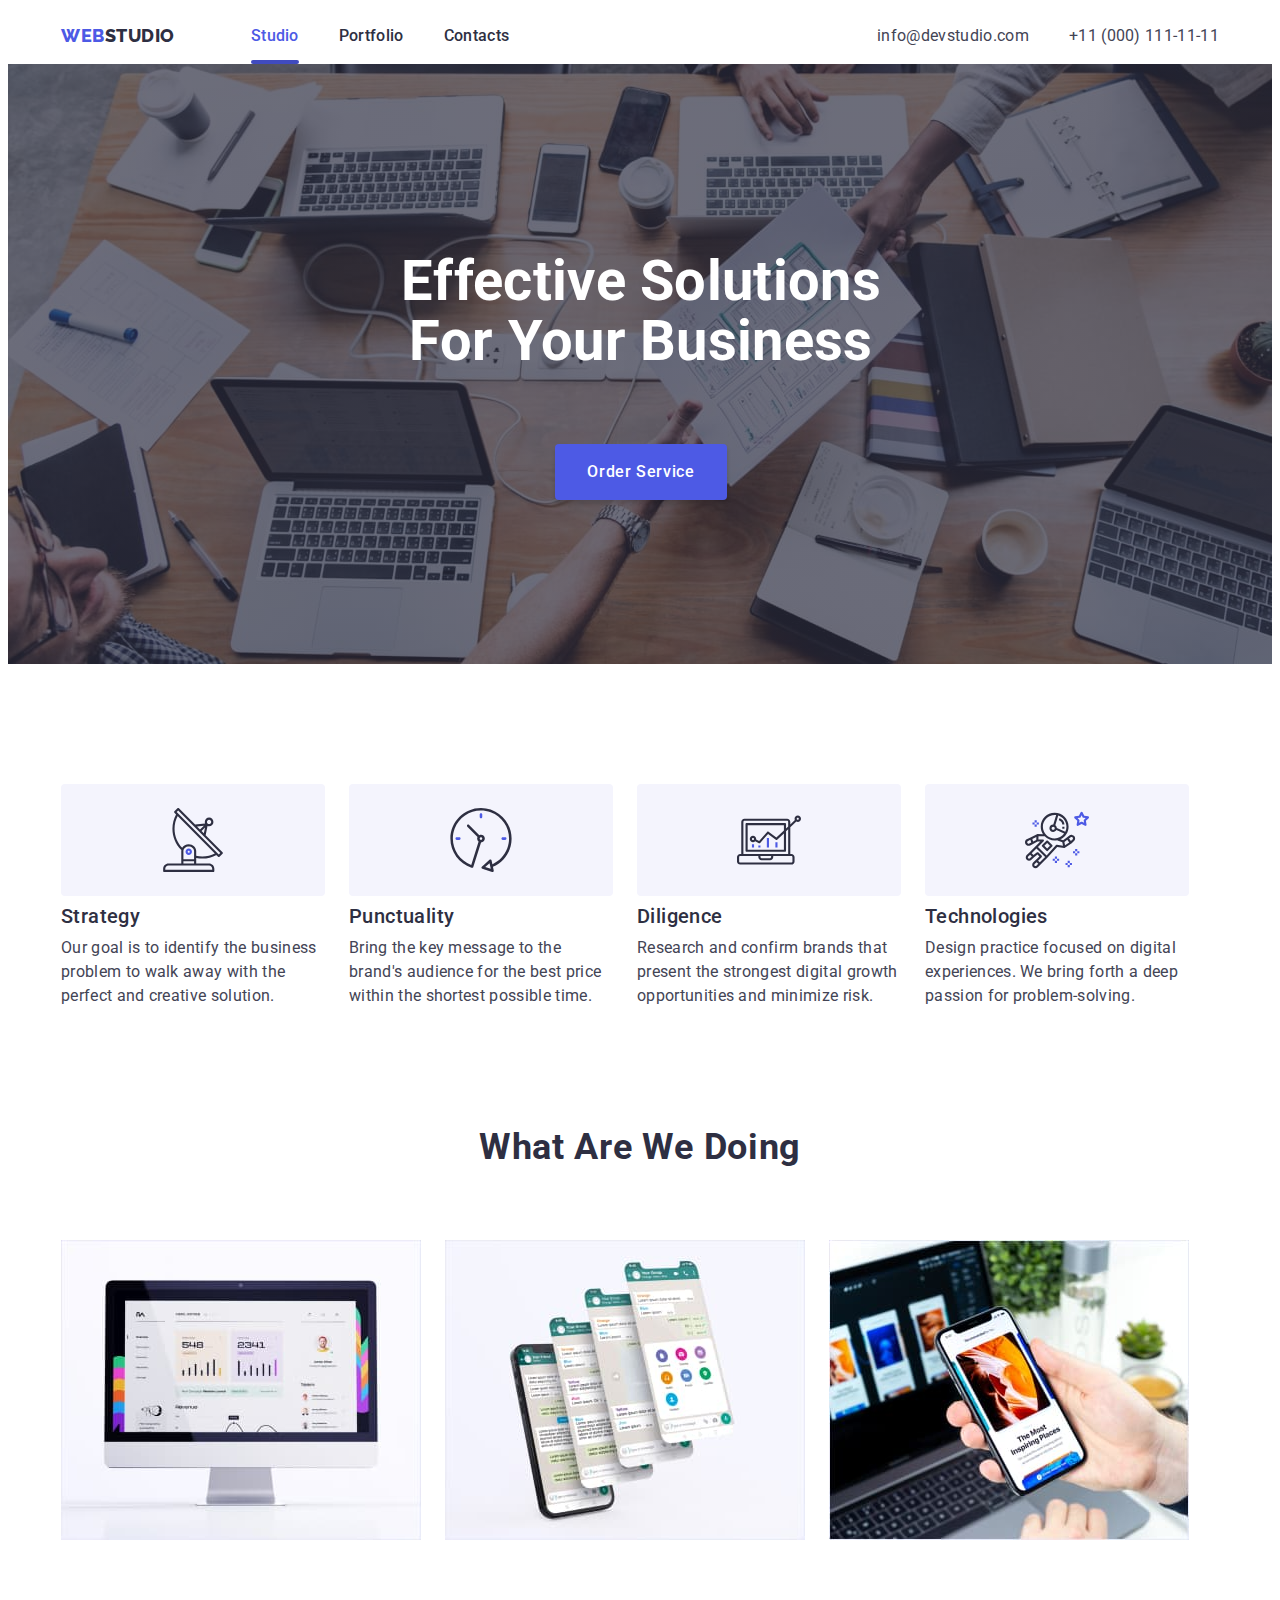
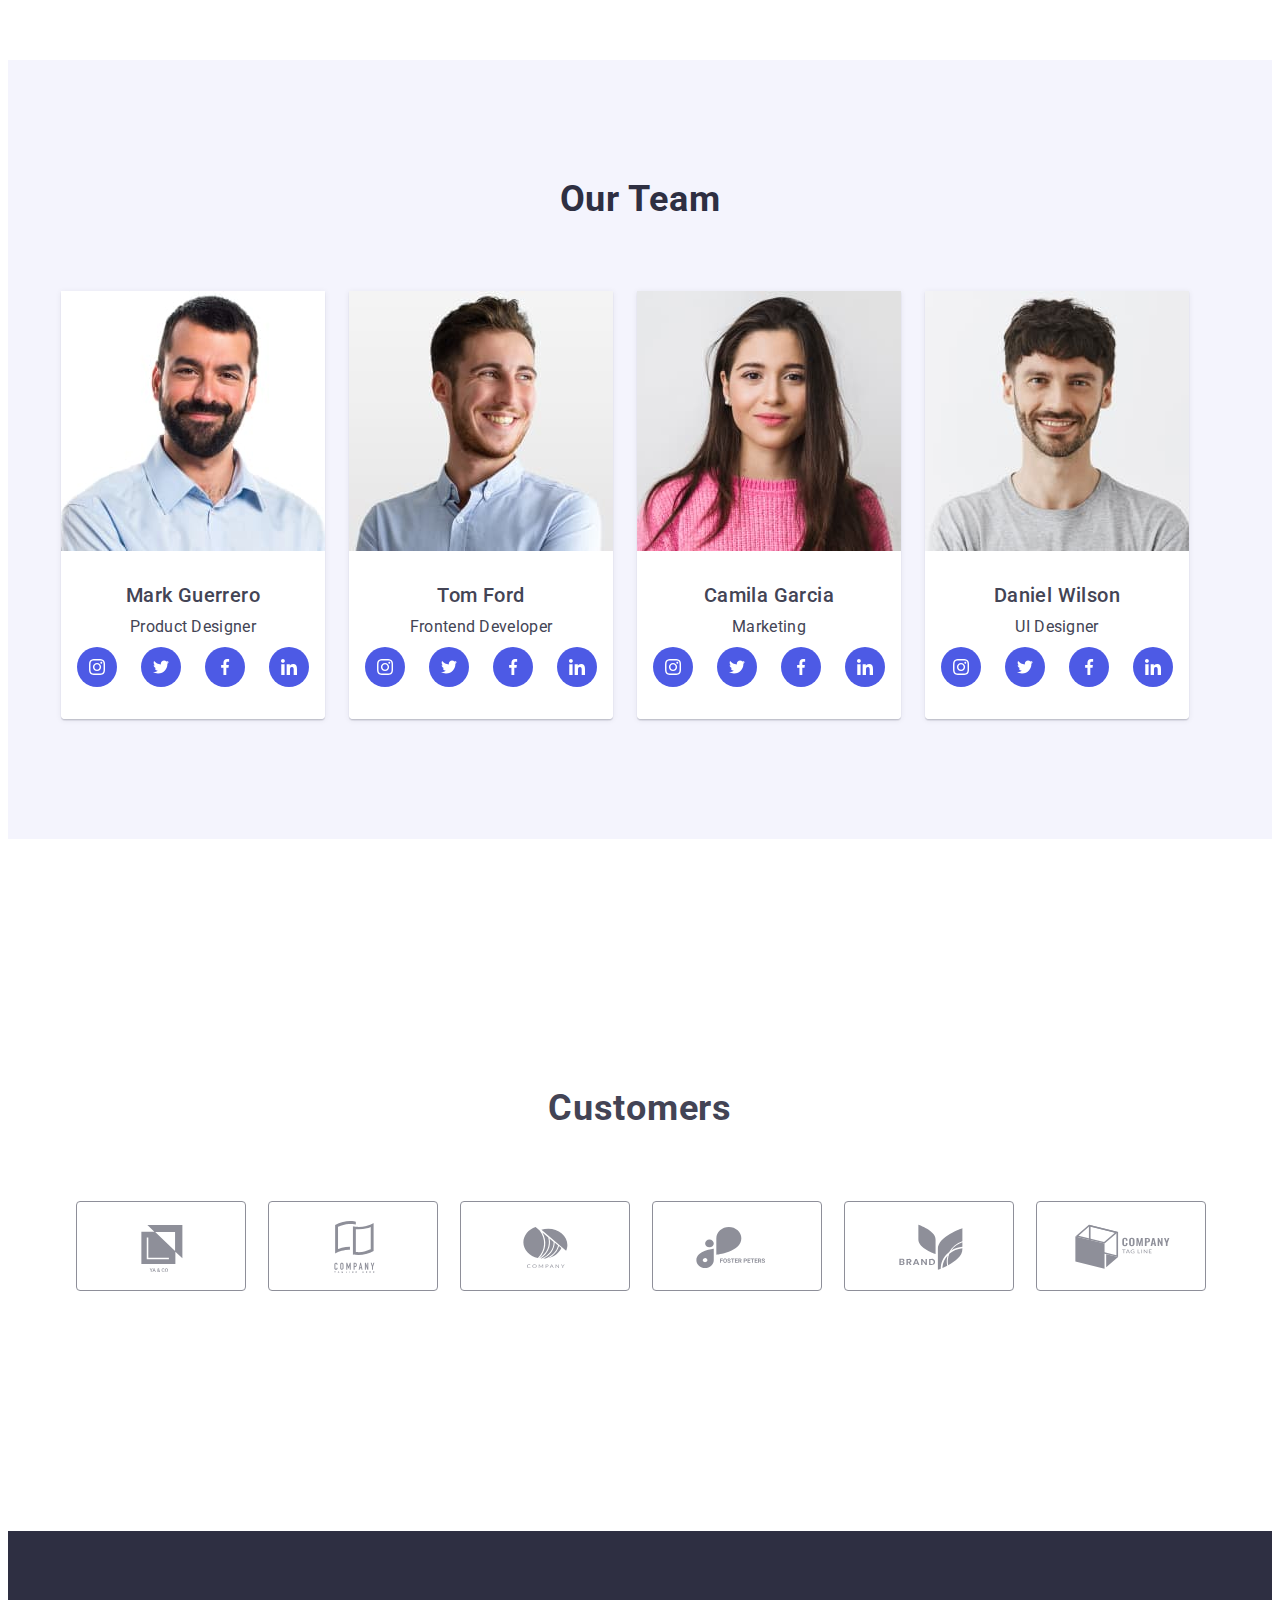
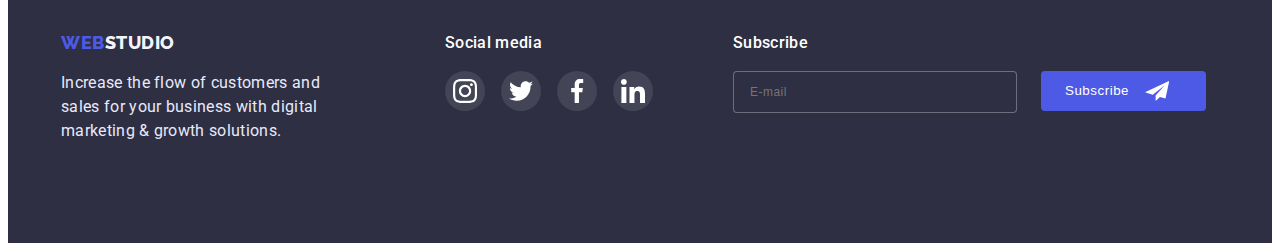
==== commit 25f6952c: "домашка 7 исправления" ====
--- a/index.html
+++ b/index.html
@@ -662,6 +662,7 @@
         </form>
       </div>
     </div>
+    
 <!-- фиксация навигации -->
     <!-- <script src="./scripts/scripts.js"></script> -->
 <!-- открытия модального окна -->
--- a/css/styles.css
+++ b/css/styles.css
@@ -80,7 +80,7 @@
 
 }
 
-@media screen and (max-width: 1439px) {
+@media screen and (max-width: 1199px) {
     .tumba-icon-solutions,
     .sectionTwo {
         display: none;
@@ -898,8 +898,6 @@
         transition: color var(--animation-time) var(--animation-function); */
     }
 
-
-
     .hero {
         background-image: none;
         background-color: transparent;
@@ -924,6 +922,11 @@
 
     .list-solutions {
         display: flex;
+        max-width: 1158px;
+    }
+
+    .sectionOne-card {
+        width: 264px;
     }
 
     .list-solutions.reset {
@@ -932,6 +935,10 @@
 
     .list-solutions > li:not(:first-child) {
         margin-left: 24px;
+    }
+
+    .list-solutions > li:nth-child(n+1) {
+        margin-bottom: 0;
     }
 
     .list-solutions .sectionOne-card {
@@ -1016,6 +1023,10 @@
         margin-left: 0;
     }
 
+    .list-team > .tumba-person:nth-child(n+3) {
+        margin-top: 0;
+    }
+
     .list-team .tumba-person {
         margin-right: 0;
     }
@@ -1067,6 +1078,7 @@
     .footer-content {
         width: 264px;
         margin-bottom: 0;
+        margin-right: 0;
     }
 
     .footer-icon {
@@ -1111,7 +1123,7 @@
 
 .modal {
     position: absolute;
-    min-width: 408px;
+    max-width: 392px;
     top: 50%;
     left: 50%;
     padding: 72px 24px 24px 24px;
@@ -1195,9 +1207,12 @@
 }
 
 .btn-modal {
+    display: block;
     width: 169px;
-    padding: 16px 32px;
-    margin-left: 95px;
+    padding-top: 16px;
+    padding-bottom: 16px;
+    margin-left: auto;
+    margin-right: auto;
     border: none;
     border-radius: 4px;
     box-shadow: 0px 4px 4px rgba(0, 0, 0, 0.15);
@@ -1307,6 +1322,13 @@
 .modal-checkbox-text a {
     color: rgba(77, 90, 229, 1);
 }
+
+@media screen and (min-width: 768px) {
+    .modal {
+        min-width: 408px;
+    }
+}
+
 
 /*! Portfolio */
 .portfolio {
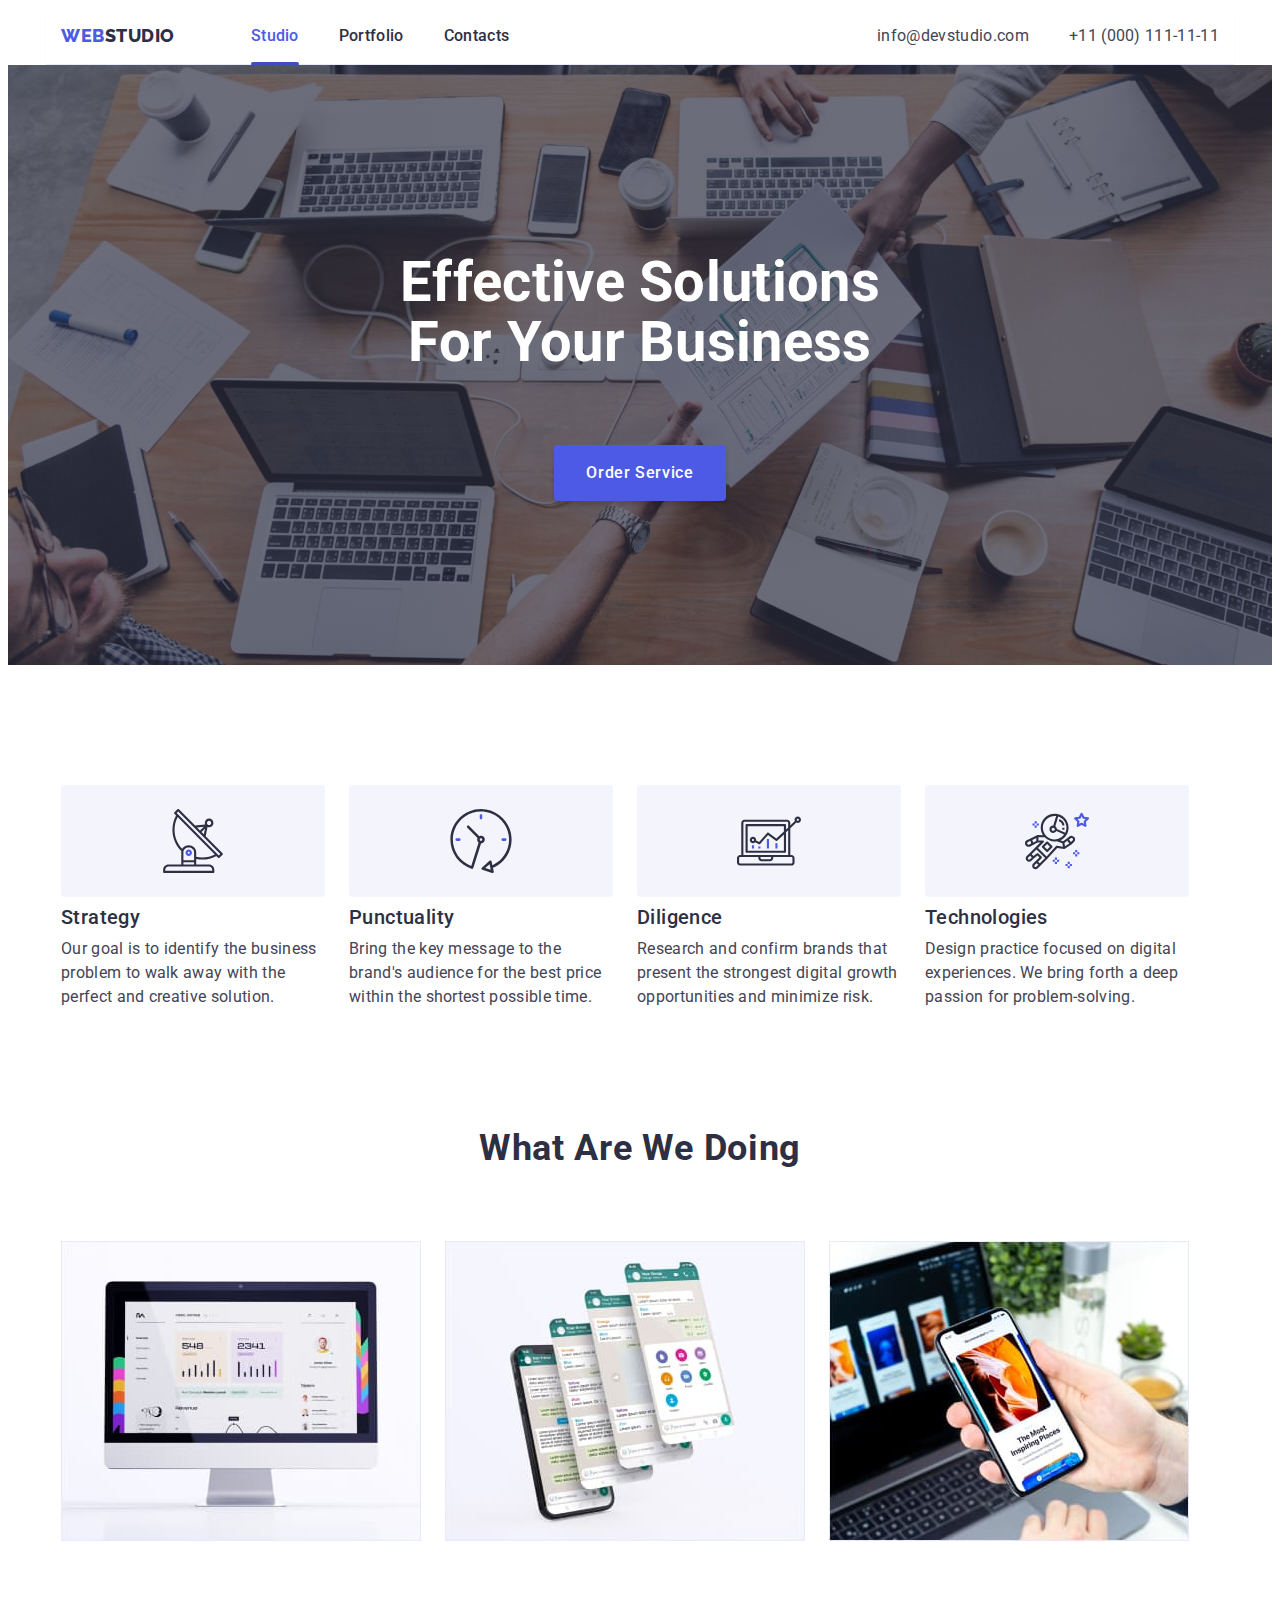
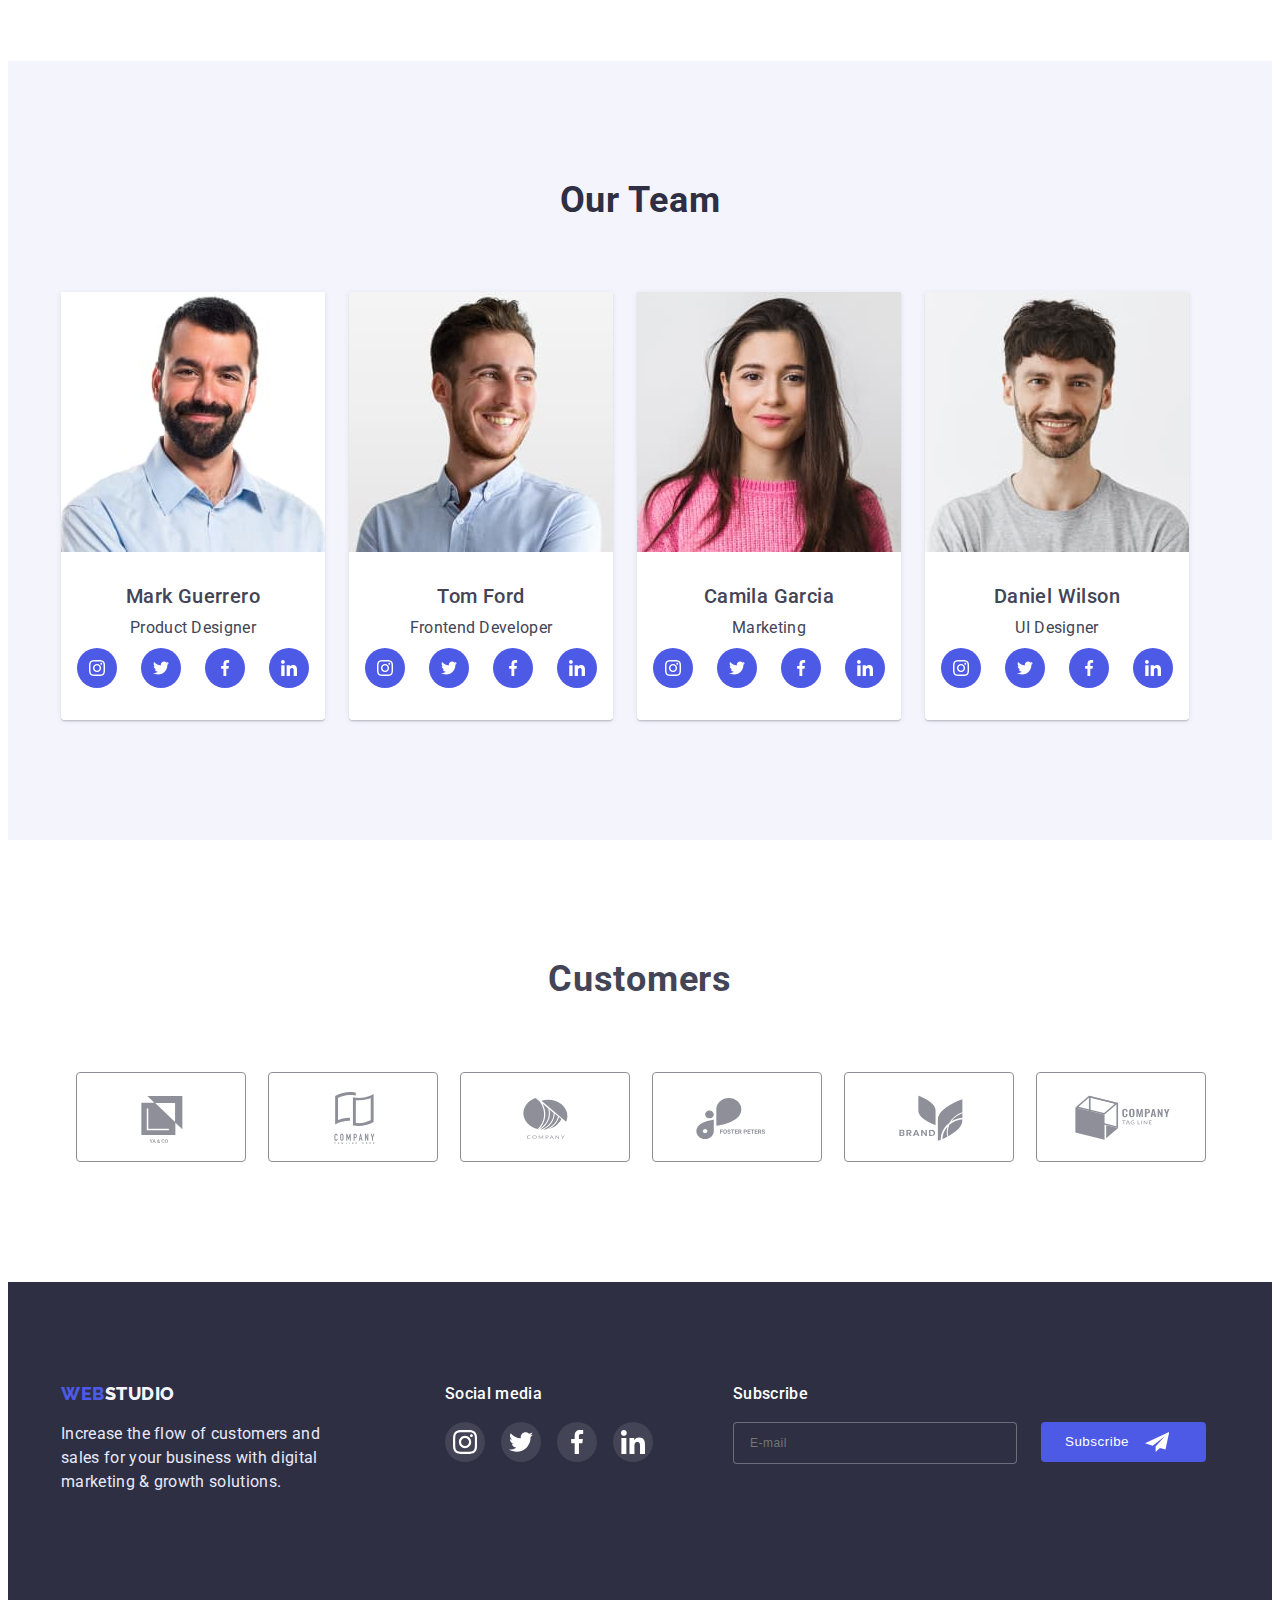
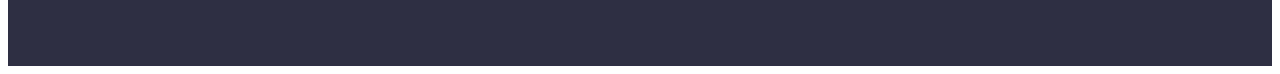
==== commit dd4e6643: "домашка 7 финальная версия" ====
--- a/index.html
+++ b/index.html
@@ -43,7 +43,7 @@
             </li>
           </ul>
         </nav>
-        <button data-modal-open class="btn-mobile-menu" type="button">
+        <button data-burger-open class="btn-mobile-menu" type="button">
           <!-- <svg class="mobile-menu-open-icon">
             <use href="./img/icons.svg#icon-antenna"></use>
           </svg>           -->
@@ -52,9 +52,9 @@
         
         <!-- ----------------мобильное меню---------------------- -->
 
-        <div data-modal class="mobile-menu is-hidden">
-          <div class="container mobile-menu-container">
-          <button data-modal-close class="bnt-close">
+        <div data-burger class="mobile-menu is-hidden">
+          <div class="mobile-menu-container">
+          <button data-burger-close class="bnt-close">
             <svg class="icon-close">
               <use href="./img/icons.svg#icon-close"></use>
             </svg>
@@ -71,18 +71,19 @@
               <a class="mobile-menu-list-pages-link reset" href="./contacts.html">Contacts</a>
             </li>
           </ul>
-
+          <div>
           <ul class="mobile-menu-list-contacts reset">
-            <li>
-              <li>
-                <a class="contacts-tel reset" href="tel:+110001111111"
-                  >+11 (000) 111-11-11</a
-                >
-              </li>
+            
+            <li>
+              <a class="contacts-tel reset" href="tel:+110001111111"
+                  >+11 (000) 111-11-11</a>
+            </li>
+
+            <li>
               <a class="contacts-mail reset" href="mailto:info@devstudio.com"
-                >info@devstudio.com</a
-              >
-            </li>
+                >info@devstudio.com</a>
+            </li>
+
           </ul>
           
           <ul class="mobile-menu-list-social reset">
@@ -127,6 +128,7 @@
             </li>
 
           </ul>
+          </div>
         </div>
       </div>
         <!-- ----------------END мобильное меню---------------------- -->
@@ -541,7 +543,7 @@
 
     <footer class="footer">
       <div class="container footer-flex">
-        <div class="foter-content-icon">
+        <div class="footer-content-icon">
         <div class="footer-content">
           <a class="logo reset" href=""
             >WEB<span class="footer-span">STUDIO</span></a
@@ -665,8 +667,11 @@
     
 <!-- фиксация навигации -->
     <!-- <script src="./scripts/scripts.js"></script> -->
-<!-- открытия модального окна -->
+<!-- открытие модального окна -->
     <script src="./scripts/modal.js"></script>
+
+<!-- открытие бургер меню -->
+<script src="./scripts/burger-menu.js"></script>
   </body>
 </html>
 
--- a/css/styles.css
+++ b/css/styles.css
@@ -68,6 +68,8 @@
     align-items: center;
     justify-content: space-between;
     padding: 24px 15px 22px 15px;
+    border-bottom: 1px solid var(--border-color-header); 
+    box-shadow: 0px 2px 1px rgba(46, 47, 66, 0.08); 
 }
 
 @media screen and (max-width: 767px) {
@@ -141,18 +143,13 @@
 }
 
 /*!  -------------------выезжающее мобильное меню---------------------------- */
-.container.mobile-menu-container {
-    position: relative;
-    padding: 80px 35px 40px 40px;
-
-}
-
 .mobile-menu {
+
     position: fixed;
-    width: 100%;
-    height: 100vh;
     top: 0;
     left: 0;
+    width: 100%;
+    height: 100%;
     z-index: 1000;
     background-color: white;
 
@@ -163,6 +160,15 @@
 .mobile-menu.is-hidden {
     opacity: 0;
     pointer-events: none;
+}
+
+.mobile-menu-container {
+    width: 100%;
+    height: 100%;
+    display: flex;
+    flex-direction: column;
+    justify-content: space-between;
+    padding: 80px 35px 40px 40px;
 }
 
 .bnt-close {
@@ -215,9 +221,9 @@
     margin-bottom: 40px;
 }
 
-.mobile-menu-list-pages {
+/* .mobile-menu-list-pages {
     margin-bottom: 284px;
-}
+} */
 
 .mobile-menu-list-contacts {
     margin-bottom: 48px;
@@ -296,11 +302,8 @@
 }
 
     .hero {
-        max-width: 1440px;
         padding-top: 112px;
         padding-bottom: 112px;
-        padding-left: 54px;
-        padding-right: 54px; 
         background-image: linear-gradient(to right, rgba(46, 47, 66, 0.7), rgba(46, 47, 66, 0.7)), url("../img/people-office-mobile.jpg");
         margin-left: auto;
         margin-right: auto;
@@ -322,6 +325,7 @@
 
 
     .hero-title {
+        max-width: 320px;
         margin-left: auto;
         margin-right: auto;
         margin-bottom: 72px;
@@ -693,7 +697,7 @@
         width: 100%;
         height: 4px;
         position: absolute;
-        top: 46px;
+        top: 48px;
         border-radius: 2px;
         background-color: var(--active-color);
     }
@@ -715,7 +719,7 @@
     }
 
     .hero-title {
-        width: 496px;
+        max-width: 496px;
         margin-top: 0;
 
 
@@ -818,8 +822,9 @@
         padding-left: 108px;
     }
 
-    .foter-content-icon {
-        display: flex;
+    .footer-content-icon {
+        display: flex;
+        margin-bottom: 72px;
     }
 
     .footer-icon {
@@ -834,6 +839,7 @@
         padding-right: 0px;
         margin-left: 0;
         margin-right: 24px;
+        margin-bottom: 0;
     }
 
     .logo {
@@ -878,7 +884,7 @@
     }
 
     .active::after {
-        top: 34px;
+        top: 36px;
     }
 
     .list-contacts {
@@ -1039,12 +1045,6 @@
         margin-left: 24px;
     }
 
-    .sectionCustomers {
-        text-align: center;
-        padding-top: 130px;
-        padding-bottom: 120px;
-    }
-
     .container.customers {
         padding-top: 120px;
         padding-bottom: 120px;
@@ -1123,8 +1123,8 @@
 
 .modal {
     position: absolute;
-    max-width: 392px;
-    top: 50%;
+    width: 392px;
+    top: 96px;
     left: 50%;
     padding: 72px 24px 24px 24px;
     border-radius: 4px;
@@ -1132,7 +1132,7 @@
     box-shadow: 0px 2px 1px rgba(0, 0, 0, 0.2),
     0px 1px 3px rgba(0, 0, 0, 0.12), 0px 1px 1px rgba(0, 0, 0, 0.14);
 
-    transform: translate(-50%, -50%) scale(1);
+    transform: translateX(-50%) scale(1);
     transition: transform var(--animation-time) var(--animation-function);
 }
 
@@ -1329,6 +1329,11 @@
     }
 }
 
+@media screen and (min-width: 1200px) {
+    .modal {
+        top: 80px;
+    }
+}
 
 /*! Portfolio */
 .portfolio {
@@ -1340,6 +1345,7 @@
 .list-button {
     display: flex;
     justify-content: center;
+    gap: 24px;
     margin-bottom: 72px;
 }
 
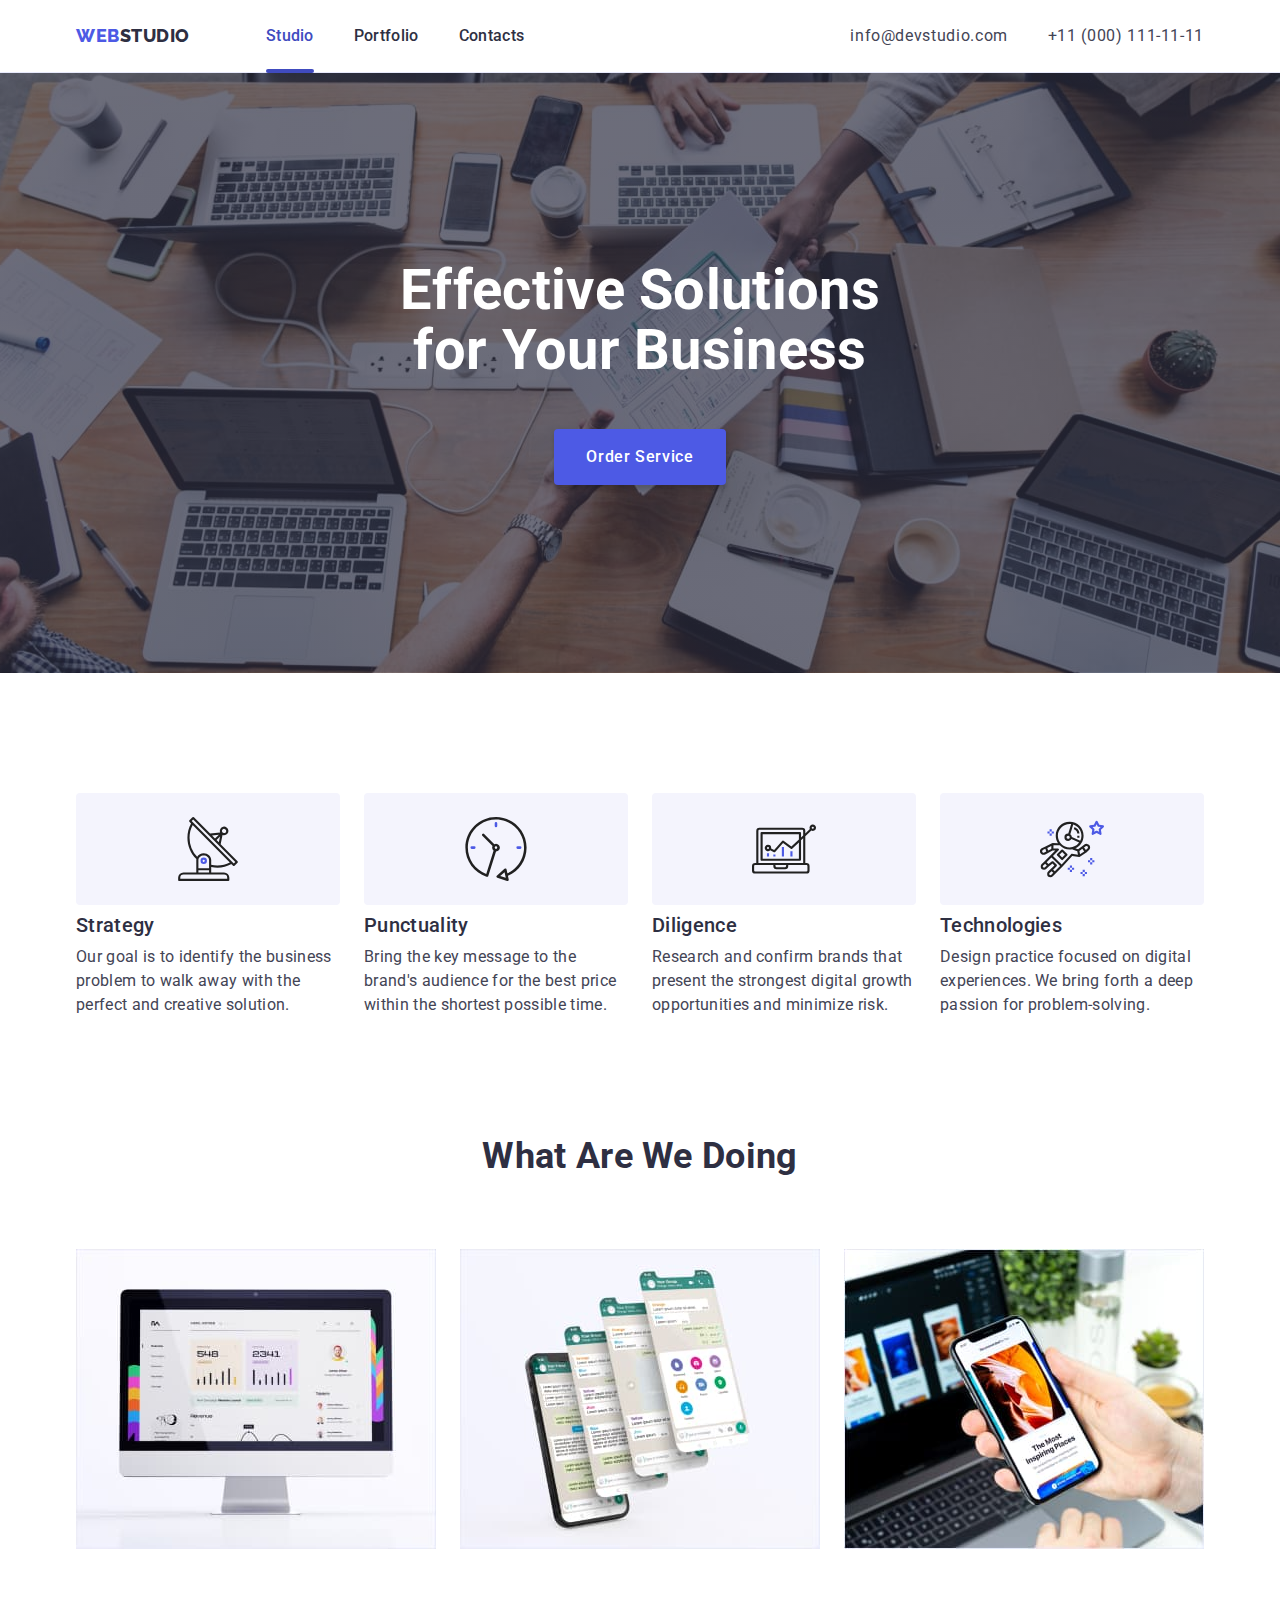
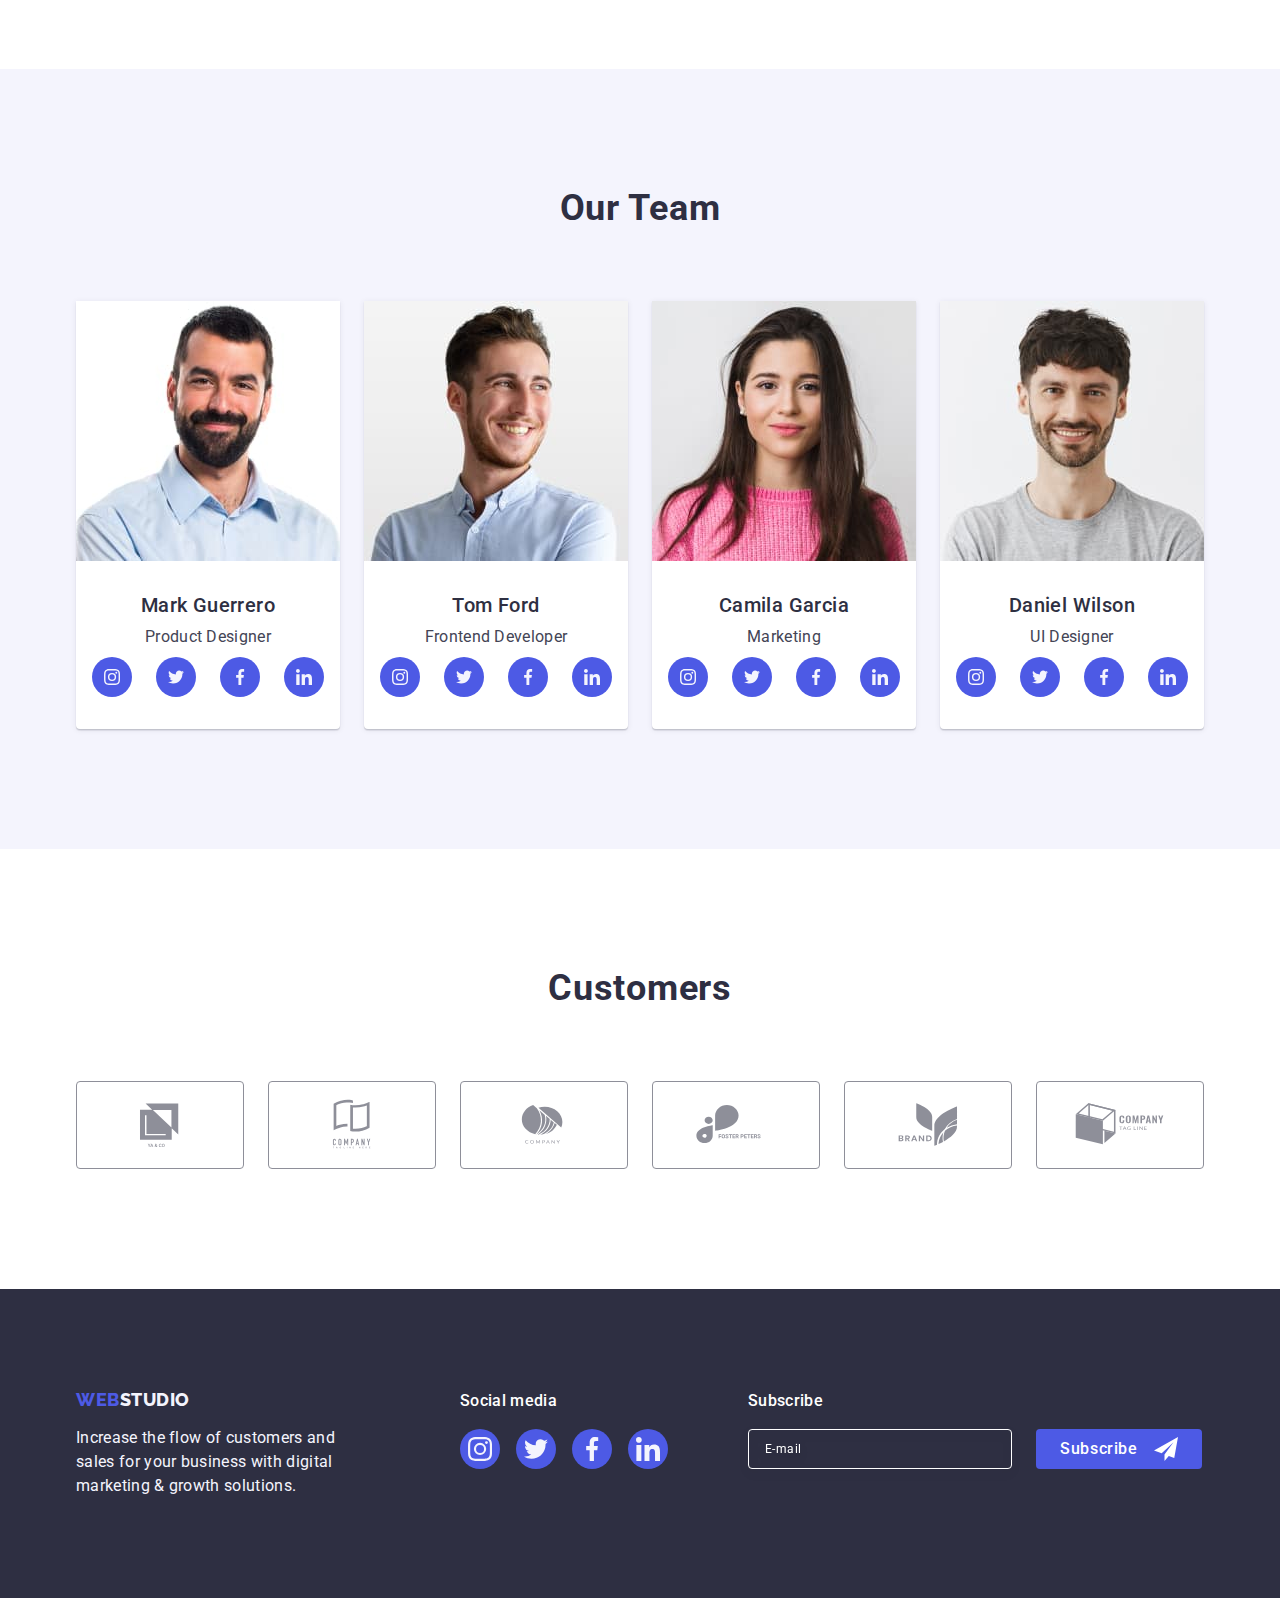
==== commit 8f37e9da: "update for University" ====
--- a/index.html
+++ b/index.html
@@ -2,679 +2,823 @@
 <html lang="en">
   <head>
     <meta charset="UTF-8" />
-    <meta http-equiv="X-UA-Compatible" content="IE=edge" />
     <meta name="viewport" content="width=device-width, initial-scale=1.0" />
-    <title>Studio</title>
-
-    <link rel="icon" href="favicon.ico">
-
     <link rel="preconnect" href="https://fonts.googleapis.com" />
     <link rel="preconnect" href="https://fonts.gstatic.com" crossorigin />
     <link
-      href="https://fonts.googleapis.com/css2?family=Raleway:wght@800&family=Roboto:wght@400;500;700&display=swap"
+      href="https://fonts.googleapis.com/css2?family=Raleway:wght@800&family=Roboto:wght@400;500;700;900&display=swap"
       rel="stylesheet"
     />
-
     <link
       rel="stylesheet"
-      href="https://cdnjs.cloudflare.com/ajax/libs/modern-normalize/1.1.0/modern-normalize.min.css"
-      integrity="sha512-wpPYUAdjBVSE4KJnH1VR1HeZfpl1ub8YT/NKx4PuQ5NmX2tKuGu6U/JRp5y+Y8XG2tV+wKQpNHVUX03MfMFn9Q=="
-      crossorigin="anonymous"
-      referrerpolicy="no-referrer"
+      href="https://cdnjs.cloudflare.com/ajax/libs/modern-normalize/2.0.0/modern-normalize.min.css"
     />
     <link rel="stylesheet" href="./css/styles.css" />
+    <link rel="shortcut icon" href="./images/favicon.ico" />
+    <title>Web Studio</title>
   </head>
   <body>
-    <header class="scroll">
-      <div class="container header">
-        <nav class="list-nav">
-          <a class="logo reset" href=""
-            >WEB<span class="nav-span">STUDIO</span></a
+    <header class="header">
+      <div class="header-container container">
+        <nav class="header-nav">
+          <a class="header-nav__logo-blue link" href="./index.html"
+            >Web<span class="header-nav__logo-black">Studio</span></a
           >
-          <ul class="nav-pages reset">
-            <li>
-              <a class="site-nav reset active" href="./index.html">Studio</a>
-            </li>
-            <li>
-              <a class="site-nav reset" href="./portfolio.html">Portfolio</a>
-            </li>
-            <li>
-              <a class="site-nav reset" href="./contacts.html">Contacts</a>
+          <ul class="header-nav__list list">
+            <li class="header-nav__item">
+              <a class="header-nav__link link current" href="./index.html"
+                >Studio</a
+              >
+            </li>
+            <li class="header-nav__item">
+              <a class="header-nav__link link" href="./portfolio.html"
+                >Portfolio</a
+              >
+            </li>
+            <li class="header-nav__item">
+              <a class="header-nav__link link" href="">Contacts</a>
             </li>
           </ul>
         </nav>
-        <button data-burger-open class="btn-mobile-menu" type="button">
-          <!-- <svg class="mobile-menu-open-icon">
-            <use href="./img/icons.svg#icon-antenna"></use>
-          </svg>           -->
-          <img src="./img/menu-hamburger.png" alt="menu" width="32">
+
+        <address class="header-contacts">
+          <ul class="header-contacts__list list">
+            <li class="header-contacts__item">
+              <a
+                class="header-contacts__link link"
+                href="mailto:info@devstudio.com"
+                >info@devstudio.com</a
+              >
+            </li>
+            <li class="header-contacts__item">
+              <a class="header-contacts__link link" href="tel:+110001111111"
+                >+11 (000) 111-11-11</a
+              >
+            </li>
+          </ul>
+        </address>
+
+        <button class="mobile-menu__open js-open-menu" type="button">
+          <svg
+            class="mobile-menu__open-icon"
+            aria-label="mobile-menu-open"
+            width="32"
+            height="22"
+            stroke="var(--color-grey)"
+          >
+            <use href="./images/icons.svg#mobile-menu-open"></use>
+          </svg>
         </button>
-        
-        <!-- ----------------мобильное меню---------------------- -->
-
-        <div data-burger class="mobile-menu is-hidden">
-          <div class="mobile-menu-container">
-          <button data-burger-close class="bnt-close">
-            <svg class="icon-close">
-              <use href="./img/icons.svg#icon-close"></use>
-            </svg>
-          </button>
-
-          <ul class="mobile-menu-list-pages reset">
-            <li>
-              <a class="mobile-menu-list-pages-link reset active" href="./index.html">Studio</a>
-            </li>
-            <li>
-              <a class="mobile-menu-list-pages-link reset" href="./portfolio.html">Portfolio</a>
-            </li>
-            <li>
-              <a class="mobile-menu-list-pages-link reset" href="./contacts.html">Contacts</a>
-            </li>
-          </ul>
-          <div>
-          <ul class="mobile-menu-list-contacts reset">
-            
-            <li>
-              <a class="contacts-tel reset" href="tel:+110001111111"
-                  >+11 (000) 111-11-11</a>
-            </li>
-
-            <li>
-              <a class="contacts-mail reset" href="mailto:info@devstudio.com"
-                >info@devstudio.com</a>
-            </li>
-
-          </ul>
-          
-          <ul class="mobile-menu-list-social reset">
-            <li>
-              <a href="" class="mobile-menu-link-icon reset">
-                <svg class="mobile-menu-icon">
-                  <use href="./img/icons.svg#icon-instagram_f">
-
-                  </use>
-                </svg>
-              </a>
-            </li>
-
-            <li>
-              <a href="" class="mobile-menu-link-icon reset">
-                <svg class="mobile-menu-icon">
-                  <use href="./img/icons.svg#icon-twitter_f">
-
-                  </use>
-                </svg>
-              </a>
-            </li>
-
-            <li>
-              <a href="" class="mobile-menu-link-icon reset">
-                <svg class="mobile-menu-icon">
-                  <use href="./img/icons.svg#icon-facebook_f">
-
-                  </use>
-                </svg>
-              </a>
-            </li>
-
-            <li>
-              <a href="" class="mobile-menu-link-icon reset">
-                <svg class="mobile-menu-icon">
-                  <use href="./img/icons.svg#icon-linkedin_f">
-
-                  </use>
-                </svg>
-              </a>
-            </li>
-
-          </ul>
+
+        <div class="mobile-menu__container js-menu-container">
+          <div class="mobile-menu__wrapper">
+            <button class="mobile-menu__close js-close-menu" type="button">
+              <svg
+                class="mobile-menu__close-icon"
+                aria-label="mobile-menu-close"
+                width="8"
+                height="8"
+              >
+                <use href="./images/icons.svg#mobile-menu-close"></use>
+              </svg>
+            </button>
+            <ul class="mobile-menu__list list">
+              <li class="mobile-menu__item">
+                <a class="mobile-menu__nav current link" href="./index.html"
+                  >Studio</a
+                >
+              </li>
+              <li class="mobile-menu__item">
+                <a class="mobile-menu__nav link" href="./portfolio.html"
+                  >Portfolio</a
+                >
+              </li>
+              <li class="mobile-menu__item">
+                <a class="mobile-menu__nav link" href="">Contacts</a>
+              </li>
+            </ul>
+            <address class="mobile-menu__contacts">
+              <ul class="mobile-menu__contacts-list list">
+                <li class="mobile-menu__contacts-item">
+                  <a
+                    class="mobile-menu__contacts-tel link"
+                    href="tel:+110001111111"
+                    >+11 (000) 111-11-11</a
+                  >
+                </li>
+                <li class="mobile-menu__contacts-item">
+                  <a
+                    class="mobile-menu__contacts-mail link"
+                    href="mailto:info@devstudio.com"
+                    >info@devstudio.com</a
+                  >
+                </li>
+              </ul>
+            </address>
+            <ul class="mobile-menu__social-list list">
+              <li class="mobile-menu__social-item">
+                <a class="mobile-menu__social-link link" href="">
+                  <svg class="mobile-menu__social-icon" width="16" height="16">
+                    <use href="./images/icons.svg#icon-instagram"></use>
+                  </svg>
+                </a>
+              </li>
+              <li class="mobile-menu__social-item">
+                <a class="mobile-menu__social-link link" href="">
+                  <svg class="mobile-menu__social-icon" width="16" height="16">
+                    <use href="./images/icons.svg#icon-twitter"></use>
+                  </svg>
+                </a>
+              </li>
+              <li class="mobile-menu__social-item">
+                <a class="mobile-menu__social-link link" href="">
+                  <svg class="mobile-menu__social-icon" width="16" height="16">
+                    <use href="./images/icons.svg#icon-facebook"></use>
+                  </svg>
+                </a>
+              </li>
+              <li class="mobile-menu__social-item">
+                <a class="mobile-menu__social-link link" href="">
+                  <svg class="mobile-menu__social-icon" width="16" height="16">
+                    <use href="./images/icons.svg#icon-linkedin"></use>
+                  </svg>
+                </a>
+              </li>
+            </ul>
           </div>
         </div>
       </div>
-        <!-- ----------------END мобильное меню---------------------- -->
-
-        <ul class="list-contacts reset">
-          <li>
-            <a class="contacts reset" href="mailto:info@devstudio.com"
-              >info@devstudio.com</a
-            >
-          </li>
-          <li>
-            <a class="contacts reset" href="tel:+110001111111"
-              >+11 (000) 111-11-11</a
-            >
-          </li>
-        </ul>
-
-      </div>
     </header>
+
     <main>
-
-
-      <section class="hero-background">
-        <div class="container hero">
-            <h1 class="hero-title">Effective Solutions for Your Business</h1>
-            <button data-modal-open class="hero-button" type="button">Order Service</button>
+      <section class="hero hero__bg-image">
+        <div class="container">
+          <h1 class="hero__title">Effective Solutions for Your Business</h1>
+          <button class="hero__button" type="button" data-modal-open>
+            Order Service
+          </button>
         </div>
       </section>
 
-
-
-      <section class="sectionOne section">
+      <section class="company">
         <div class="container">
-          <h2 class="visually-hidden">Solutions</h2>
-          <ul class="list-solutions reset">
-
-            <li class="sectionOne-card">
-              <div class="tumba-icon-solutions">
-              <svg class="icon-solutions">
-                <use href="./img/icons.svg#icon-antenna"></use>
-              </svg>
+          <h2 class="visually-hidden">Hidden</h2>
+          <ul class="company__list list">
+            <li class="company__item">
+              <div class="company__wrapper">
+                <svg
+                  class="company__icon"
+                  aria-label="antenna"
+                  width="64"
+                  height="64"
+                >
+                  <use href="./images/icons.svg#icon-antenna"></use>
+                </svg>
               </div>
-              <div>
-              <h3 class="sectionOne-title">Strategy</h3>
-              <p>
+              <h3 class="company__title">Strategy</h3>
+              <p class="company__text">
                 Our goal is to identify the business problem to walk away with
                 the perfect and creative solution.
               </p>
+            </li>
+            <li class="company__item">
+              <div class="company__wrapper">
+                <svg
+                  class="company__icon"
+                  aria-label="antenna"
+                  width="64"
+                  height="64"
+                >
+                  <use href="./images/icons.svg#icon-clock"></use>
+                </svg>
               </div>
-            </li>
-
-            <li class="sectionOne-card">
-              <div class="tumba-icon-solutions">
-              <svg class="icon-solutions">
-                <use href="./img/icons.svg#icon-clock"></use>
-              </svg>
-              </div>
-              <h3 class="sectionOne-title">Punctuality</h3>
-              <p>
+              <h3 class="company__title">Punctuality</h3>
+              <p class="company__text">
                 Bring the key message to the brand's audience for the best price
                 within the shortest possible time.
               </p>
             </li>
-
-            <li class="sectionOne-card">
-              <div class="tumba-icon-solutions">
-              <svg class="icon-solutions">
-                <use href="./img/icons.svg#icon-diagram"></use>
-              </svg>
+            <li class="company__item">
+              <div class="company__wrapper">
+                <svg
+                  class="company__icon"
+                  aria-label="antenna"
+                  width="64"
+                  height="64"
+                >
+                  <use href="./images/icons.svg#icon-diagram"></use>
+                </svg>
               </div>
-              <h3 class="sectionOne-title">Diligence</h3>
-              <p>
+              <h3 class="company__title">Diligence</h3>
+              <p class="company__text">
                 Research and confirm brands that present the strongest digital
                 growth opportunities and minimize risk.
               </p>
             </li>
-
-            <li class="sectionOne-card">
-              <div class="tumba-icon-solutions">
-              <svg class="icon-solutions">
-                <use href="./img/icons.svg#icon-astronaut"></use>
-              </svg>
+            <li class="company__item">
+              <div class="company__wrapper">
+                <svg
+                  class="company__icon"
+                  aria-label="antenna"
+                  width="64"
+                  height="64"
+                >
+                  <use href="./images/icons.svg#icon-astronaut"></use>
+                </svg>
               </div>
-              <h3 class="sectionOne-title">Technologies</h3>
-              <p>
+              <h3 class="company__title">Technologies</h3>
+              <p class="company__text">
                 Design practice focused on digital experiences. We bring forth a
                 deep passion for problem-solving.
               </p>
             </li>
-
           </ul>
         </div>
       </section>
 
-      <section class="sectionTwo">
+      <section class="works">
         <div class="container">
-          <h2 class="sectionTwo-title">what are we doing</h2>
-            <ul class="list-img reset">
-
-              <li>
-                <img
-                  src="./img/monitor.jpg"
-                  alt="Monitor on the table"
-                  width="360"
-                  height="300"
-                />
-              </li>
-
-              <li>
-                <img
-                  src="./img/phone.jpg"
-                  alt="Phone with four pictures"
-                  width="360"
-                  height="300"
-                />
-              </li>
-
-              <li>
-                <img
-                  src="./img/nootbook.jpg"
-                  alt="Laptop. Phone held in hand"
-                  width="360"
-                  height="300"
-                />
-              </li>
-            </ul>
-        </div>
-      </section>
-
-      <section class="sectionTeam section">
-        <div class="container team">
-          <h2 class="sectionTeam-title">our team</h2>
-          <ul class="list-team reset">
-
-            <li class="tumba-person">
-                <img
-                  srcset="./img/TeamCard1@2x.jpg 2x"
-                  src="./img/TeamCard1.jpg"
-                  alt="Product Designer"
-                  width="264" height="260"
-                />
-                <div class="card-content">
-                  <h3 class="sectionTeam-name">Mark Guerrero</h3>
-                  <p>Product Designer</p>
-                  <ul class="list-social reset">
-
-                    <li>
-                      <a href="" class="link-icon-team reset">
-                        <svg class="icon-social-team">
-                          <use href="./img/icons.svg#icon-instagram_f">
-
-                          </use>
-                        </svg>
-                      </a>
-                    </li>
-
-                    <li>
-                      <a href="" class="link-icon-team reset">
-                        <svg class="icon-social-team">
-                          <use href="./img/icons.svg#icon-twitter_f">
-
-                          </use>
-                        </svg>
-                      </a>
-                    </li>
-
-                    <li>
-                      <a href="" class="link-icon-team reset">
-                        <svg class="icon-social-team">
-                          <use href="./img/icons.svg#icon-facebook_f">
-
-                          </use>
-                        </svg>
-                      </a>
-                    </li>
-
-                    <li>
-                      <a href="" class="link-icon-team reset">
-                        <svg class="icon-social-team">
-                          <use href="./img/icons.svg#icon-linkedin_f">
-
-                          </use>
-                        </svg>
-                      </a>
-                    </li>
-
-                  </ul>
-                </div>
-
-            </li>
-
-            <li class="tumba-person">
-                <img
-                  srcset="./img/TeamCard2@2x.jpg 2x"
-                  src="./img/TeamCard2.jpg"
-                  alt="Frontend Developer"
-                  width="264" height="260"
-                />
-                <div class="card-content">
-                  <h3 class="sectionTeam-name">Tom Ford</h3>
-                  <p>Frontend Developer</p>
-                  <ul class="list-social reset">
-                    
-                    <li>
-                      <a href="" class="link-icon-team reset">
-                        <svg class="icon-social-team">
-                          <use href="./img/icons.svg#icon-instagram_f">
-
-                          </use>
-                        </svg>
-                      </a>
-                    </li>
-
-                    <li>
-                      <a href="" class="link-icon-team reset">
-                        <svg class="icon-social-team">
-                          <use href="./img/icons.svg#icon-twitter_f">
-
-                          </use>
-                        </svg>
-                      </a>
-                    </li>
-
-                    <li>
-                      <a href="" class="link-icon-team reset">
-                        <svg class="icon-social-team">
-                          <use href="./img/icons.svg#icon-facebook_f">
-
-                          </use>
-                        </svg>
-                      </a>
-                    </li>
-
-                    <li>
-                      <a href="" class="link-icon-team reset">
-                        <svg class="icon-social-team">
-                          <use href="./img/icons.svg#icon-linkedin_f">
-
-                          </use>
-                        </svg>
-                      </a>
-                    </li>
-
-                  </ul>
-                </div>
-
-            </li>
-
-            <li class="tumba-person">
-                <img
-                srcset="./img/TeamCard3@2x.jpg 2x"
-                src="./img/TeamCard3.jpg" alt="Marketing" width="264" height="260" />
-                <div class="card-content">
-                  <h3 class="sectionTeam-name">Camila Garcia</h3>
-                  <p>Marketing</p>
-                  <ul class="list-social reset">
-                    
-                    <li>
-                      <a href="" class="link-icon-team reset">
-                        <svg class="icon-social-team">
-                          <use href="./img/icons.svg#icon-instagram_f">
-
-                          </use>
-                        </svg>
-                      </a>
-                    </li>
-
-                    <li>
-                      <a href="" class="link-icon-team reset">
-                        <svg class="icon-social-team">
-                          <use href="./img/icons.svg#icon-twitter_f">
-
-                          </use>
-                        </svg>
-                      </a>
-                    </li>
-
-                    <li>
-                      <a href="" class="link-icon-team reset">
-                        <svg class="icon-social-team">
-                          <use href="./img/icons.svg#icon-facebook_f">
-
-                          </use>
-                        </svg>
-                      </a>
-                    </li>
-
-                    <li>
-                      <a href="" class="link-icon-team reset">
-                        <svg class="icon-social-team">
-                          <use href="./img/icons.svg#icon-linkedin_f">
-
-                          </use>
-                        </svg>
-                      </a>
-                    </li>
-
-                  </ul>
-                </div>
-
-            </li>
-
-            <li class="tumba-person">
-                <img
-                srcset="./img/TeamCard4@2x.jpg 2x"
-                src="./img/TeamCard4.jpg" alt="UI Designer" width="264" height="260" />
-                <div class="card-content">
-                  <h3 class="sectionTeam-name">Daniel Wilson</h3>
-                  <p>UI Designer</p>
-                  <ul class="list-social reset">
-                    
-                    <li>
-                      <a href="" class="link-icon-team reset">
-                        <svg class="icon-social-team">
-                          <use href="./img/icons.svg#icon-instagram_f">
-
-                          </use>
-                        </svg>
-                      </a>
-                    </li>
-
-                    <li>
-                      <a href="" class="link-icon-team reset">
-                        <svg class="icon-social-team">
-                          <use href="./img/icons.svg#icon-twitter_f">
-
-                          </use>
-                        </svg>
-                      </a>
-                    </li>
-
-                    <li>
-                      <a href="" class="link-icon-team reset">
-                        <svg class="icon-social-team">
-                          <use href="./img/icons.svg#icon-facebook_f">
-
-                          </use>
-                        </svg>
-                      </a>
-                    </li>
-
-                    <li>
-                      <a href="" class="link-icon-team reset">
-                        <svg class="icon-social-team">
-                          <use href="./img/icons.svg#icon-linkedin_f">
-
-                          </use>
-                        </svg>
-                      </a>
-                    </li>
-
-                  </ul>
-                </div>
-
-            </li>
-
+          <h2 class="works__title">What are we doing</h2>
+          <ul class="works__list list">
+            <li class="works__item">
+              <img
+                class="works__image"
+                srcset="./images/02-work/work-01-2x.jpg 2x"
+                src="./images/02-work/work-01-1x.jpg"
+                alt="computer-monitor"
+                width="360"
+              />
+            </li>
+            <li class="works__item">
+              <img
+                class="works__image"
+                srcset="./images/02-work/work-02-2x.jpg 2x"
+                src="./images/02-work/work-02-1x.jpg"
+                alt="phone-application"
+                width="360"
+              />
+            </li>
+            <li class="works__item">
+              <img
+                class="works__image"
+                srcset="./images/02-work/work-03-2x.jpg 2x"
+                src="./images/02-work/work-03-1x.jpg"
+                alt="laptop-and-phone"
+                width="360"
+              />
+            </li>
           </ul>
         </div>
       </section>
-            
-      <section class="sectionCustomers">
-        <div class="container customers">
-          <h2 class="sectionCustomers-title">Customers</h2>
-          <ul class="list-customers reset">
-            <li class="list-customers-tumba">
-              <a href="" class="tumba-icon-customer reset">
-                <svg class="icon-customers">
-                  <use href="./img/icons.svg#icon-customer_1"></use>
-                </svg>
-              </a>
-            </li>
-            <li class="list-customers-tumba">
-              <a href="" class="tumba-icon-customer reset">
-                <svg class="icon-customers">
-                  <use href="./img/icons.svg#icon-customer_2"></use>
-                </svg>
-              </a>
-            </li>
-            <li class="list-customers-tumba">
-              <a href="" class="tumba-icon-customer reset">
-                <svg class="icon-customers">
-                  <use href="./img/icons.svg#icon-customer_3"></use>
-                </svg>
-              </a>
-            </li>
-            <li class="list-customers-tumba">
-              <a href="" class="tumba-icon-customer reset">
-                <svg class="icon-customers">
-                  <use href="./img/icons.svg#icon-customer_4"></use>
-                </svg>
-              </a>
-            </li>
-            <li class="list-customers-tumba">
-              <a href="" class="tumba-icon-customer reset">
-                <svg class="icon-customers">
-                  <use href="./img/icons.svg#icon-customer_5"></use>
-                </svg>
-              </a>
-            </li>
-            <li class="list-customers-tumba">
-              <a href="" class="tumba-icon-customer reset">
-                <svg class="icon-customers">
-                  <use href="./img/icons.svg#icon-customer_6"></use>
-                </svg>
-              </a>
-            </li>
-
+
+      <section class="team">
+        <div class="container">
+          <h2 class="team__title">Our Team</h2>
+          <ul class="team__list list">
+            <li class="team__item">
+              <img
+                class="team__image"
+                srcset="./images/03-team/team-01-2x.jpg 2x"
+                src="./images/03-team/team-01-1x.jpg"
+                alt="photo Mark Guerrero"
+                width="264"
+              />
+              <div class="team__wrapper">
+                <h3 class="team__specialist">Mark Guerrero</h3>
+                <p class="team__job-title">Product Designer</p>
+                <ul class="team__list-icons list">
+                  <li class="team__item-icon">
+                    <a href="" class="team__link-icon">
+                      <svg
+                        class="team__icon"
+                        aria-label="icon-instagram"
+                        width="16"
+                        height="16"
+                      >
+                        <use href="./images/icons.svg#icon-instagram"></use>
+                      </svg>
+                    </a>
+                  </li>
+                  <li class="team__item-icon">
+                    <a href="" class="team__link-icon">
+                      <svg
+                        class="team__icon"
+                        aria-label="icon-twitter"
+                        width="16"
+                        height="16"
+                      >
+                        <use href="./images/icons.svg#icon-twitter"></use>
+                      </svg>
+                    </a>
+                  </li>
+                  <li class="team__item-icon">
+                    <a href="" class="team__link-icon">
+                      <svg
+                        class="team__icon"
+                        aria-label="icon-facebook"
+                        width="16"
+                        height="16"
+                      >
+                        <use href="./images/icons.svg#icon-facebook"></use>
+                      </svg>
+                    </a>
+                  </li>
+                  <li class="team__item-icon">
+                    <a href="" class="team__link-icon">
+                      <svg
+                        class="team__icon"
+                        aria-label="icon-linkedin"
+                        width="16"
+                        height="16"
+                      >
+                        <use href="./images/icons.svg#icon-linkedin"></use>
+                      </svg>
+                    </a>
+                  </li>
+                </ul>
+              </div>
+            </li>
+            <li class="team__item">
+              <img
+                class="team__image"
+                srcset="./images/03-team/team-02-2x.jpg 2x"
+                src="./images/03-team/team-02-1x.jpg"
+                alt="photo Tom Ford"
+                width="264"
+              />
+              <div class="team__wrapper">
+                <h3 class="team__specialist">Tom Ford</h3>
+                <p class="team__job-title">Frontend Developer</p>
+                <ul class="team__list-icons list">
+                  <li class="team__item-icon">
+                    <a href="" class="team__link-icon">
+                      <svg
+                        class="team__icon"
+                        aria-label="icon-instagram"
+                        width="16"
+                        height="16"
+                      >
+                        <use href="./images/icons.svg#icon-instagram"></use>
+                      </svg>
+                    </a>
+                  </li>
+                  <li class="team__item-icon">
+                    <a href="" class="team__link-icon">
+                      <svg
+                        class="team__icon"
+                        aria-label="icon-twitter"
+                        width="16"
+                        height="16"
+                      >
+                        <use href="./images/icons.svg#icon-twitter"></use>
+                      </svg>
+                    </a>
+                  </li>
+                  <li class="team__item-icon">
+                    <a href="" class="team__link-icon">
+                      <svg
+                        class="team__icon"
+                        aria-label="icon-facebook"
+                        width="16"
+                        height="16"
+                      >
+                        <use href="./images/icons.svg#icon-facebook"></use>
+                      </svg>
+                    </a>
+                  </li>
+                  <li class="team__item-icon">
+                    <a href="" class="team__link-icon">
+                      <svg
+                        class="team__icon"
+                        aria-label="icon-linkedin"
+                        width="16"
+                        height="16"
+                      >
+                        <use href="./images/icons.svg#icon-linkedin"></use>
+                      </svg>
+                    </a>
+                  </li>
+                </ul>
+              </div>
+            </li>
+            <li class="team__item">
+              <img
+                class="team__image"
+                srcset="./images/03-team/team-03-1x.jpg 2x"
+                src="./images/03-team/team-03-1x.jpg"
+                alt="photo Camila Garcia"
+                width="264"
+              />
+              <div class="team__wrapper">
+                <h3 class="team__specialist">Camila Garcia</h3>
+                <p class="team__job-title">Marketing</p>
+                <ul class="team__list-icons list">
+                  <li class="team__item-icon">
+                    <a href="" class="team__link-icon">
+                      <svg
+                        class="team__icon"
+                        aria-label="icon-instagram"
+                        width="16"
+                        height="16"
+                      >
+                        <use href="./images/icons.svg#icon-instagram"></use>
+                      </svg>
+                    </a>
+                  </li>
+                  <li class="team__item-icon">
+                    <a href="" class="team__link-icon">
+                      <svg
+                        class="team__icon"
+                        aria-label="icon-twitter"
+                        width="16"
+                        height="16"
+                      >
+                        <use href="./images/icons.svg#icon-twitter"></use>
+                      </svg>
+                    </a>
+                  </li>
+                  <li class="team__item-icon">
+                    <a href="" class="team__link-icon">
+                      <svg
+                        class="team__icon"
+                        aria-label="icon-facebook"
+                        width="16"
+                        height="16"
+                      >
+                        <use href="./images/icons.svg#icon-facebook"></use>
+                      </svg>
+                    </a>
+                  </li>
+                  <li class="team__item-icon">
+                    <a href="" class="team__link-icon">
+                      <svg
+                        class="team__icon"
+                        aria-label="icon-linkedin"
+                        width="16"
+                        height="16"
+                      >
+                        <use href="./images/icons.svg#icon-linkedin"></use>
+                      </svg>
+                    </a>
+                  </li>
+                </ul>
+              </div>
+            </li>
+            <li class="team__item">
+              <img
+                class="team__image"
+                srcset="./images/03-team/team-04-2x.jpg 2x"
+                src="./images/03-team/team-04-1x.jpg"
+                alt="photo Daniel Wilson"
+                width="264"
+              />
+              <div class="team__wrapper">
+                <h3 class="team__specialist">Daniel Wilson</h3>
+                <p class="team__job-title">UI Designer</p>
+                <ul class="team__list-icons list">
+                  <li class="team__item-icon">
+                    <a href="" class="team__link-icon">
+                      <svg
+                        class="team__icon"
+                        aria-label="icon-instagram"
+                        width="16"
+                        height="16"
+                      >
+                        <use href="./images/icons.svg#icon-instagram"></use>
+                      </svg>
+                    </a>
+                  </li>
+                  <li class="team__item-icon">
+                    <a href="" class="team__link-icon">
+                      <svg
+                        class="team__icon"
+                        aria-label="icon-twitter"
+                        width="16"
+                        height="16"
+                      >
+                        <use href="./images/icons.svg#icon-twitter"></use>
+                      </svg>
+                    </a>
+                  </li>
+                  <li class="team__item-icon">
+                    <a href="" class="team__link-icon">
+                      <svg
+                        class="team__icon"
+                        aria-label="icon-facebook"
+                        width="16"
+                        height="16"
+                      >
+                        <use href="./images/icons.svg#icon-facebook"></use>
+                      </svg>
+                    </a>
+                  </li>
+                  <li class="team__item-icon">
+                    <a href="" class="team__link-icon">
+                      <svg
+                        class="team__icon"
+                        aria-label="icon-linkedin"
+                        width="16"
+                        height="16"
+                      >
+                        <use href="./images/icons.svg#icon-linkedin"></use>
+                      </svg>
+                    </a>
+                  </li>
+                </ul>
+              </div>
+            </li>
+          </ul>
+        </div>
+      </section>
+      <section class="customers">
+        <div class="customers__container container">
+          <h2 class="customers__title">Customers</h2>
+          <ul class="customers__list list">
+            <li class="customers__item">
+              <a href="" class="customers__link"
+                ><svg
+                  class="customers__icon"
+                  aria-label="customers-icons"
+                  width="104"
+                  height="56"
+                >
+                  <use href="./images/icons.svg#customers-logo-1"></use></svg
+              ></a>
+            </li>
+            <li class="customers__item">
+              <a href="" class="customers__link"
+                ><svg
+                  class="customers__icon"
+                  aria-label="customers-icons"
+                  width="104"
+                  height="56"
+                >
+                  <use href="./images/icons.svg#customers-logo-2"></use></svg
+              ></a>
+            </li>
+            <li class="customers__item">
+              <a href="" class="customers__link"
+                ><svg
+                  class="customers__icon"
+                  aria-label="customers-icons"
+                  width="104"
+                  height="56"
+                >
+                  <use href="./images/icons.svg#customers-logo-3"></use></svg
+              ></a>
+            </li>
+            <li class="customers__item">
+              <a href="" class="customers__link"
+                ><svg
+                  class="customers__icon"
+                  aria-label="customers-icons"
+                  width="104"
+                  height="56"
+                >
+                  <use href="./images/icons.svg#customers-logo-4"></use></svg
+              ></a>
+            </li>
+            <li class="customers__item">
+              <a href="" class="customers__link"
+                ><svg
+                  class="customers__icon"
+                  aria-label="customers-icons"
+                  width="104"
+                  height="56"
+                >
+                  <use href="./images/icons.svg#customers-logo-5"></use></svg
+              ></a>
+            </li>
+            <li class="customers__item">
+              <a href="" class="customers__link"
+                ><svg
+                  class="customers__icon"
+                  aria-label="customers-icons"
+                  width="104"
+                  height="56"
+                >
+                  <use href="./images/icons.svg#customers-logo-6"></use></svg
+              ></a>
+            </li>
           </ul>
         </div>
       </section>
     </main>
 
     <footer class="footer">
-      <div class="container footer-flex">
-        <div class="footer-content-icon">
-        <div class="footer-content">
-          <a class="logo reset" href=""
-            >WEB<span class="footer-span">STUDIO</span></a
+      <div class="footer-container container">
+        <div class="footer__logo-wrapper">
+          <a class="footer__logo-blue link" href="./index.html"
+            >Web<span class="footer__logo-white">Studio</span></a
           >
-          <p class="text-footer-webstudio">
+          <p class="footer__text">
             Increase the flow of customers and sales for your business with
             digital marketing & growth solutions.
           </p>
         </div>
 
-        <div class="footer-icon">
-          <p>Social media</p>
-          <ul class="icon-footer reset">
-
-            <li>
-              <a href="" class="link-icon reset">
-                <svg class="icon-social">
-                  <use href="./img/icons.svg#icon-instagram_f"></use>
+        <div class="footer__icon-wrapper">
+          <p class="footer__icon-text">Social media</p>
+          <ul class="footer__icon-list">
+            <li class="footer__icon-item">
+              <a href="" class="footer__icon-link">
+                <svg
+                  class="footer__icon"
+                  aria-label="icon-instagram"
+                  width="24"
+                  height="24"
+                >
+                  <use href="./images/icons.svg#icon-instagram"></use>
                 </svg>
               </a>
             </li>
-
-            <li>
-              <a href="" class="link-icon reset">
-                <svg class="icon-social">
-                  <use href="./img/icons.svg#icon-twitter_f"></use>
+            <li class="footer__icon-item">
+              <a href="" class="footer__icon-link">
+                <svg
+                  class="footer__icon"
+                  aria-label="icon-twitter"
+                  width="24"
+                  height="24"
+                >
+                  <use href="./images/icons.svg#icon-twitter"></use>
                 </svg>
               </a>
             </li>
-
-            <li>
-              <a href="" class="link-icon reset">
-                <svg class="icon-social">
-                  <use href="./img/icons.svg#icon-facebook_f"></use>
+            <li class="footer__icon-item">
+              <a href="" class="footer__icon-link">
+                <svg
+                  class="footer__icon"
+                  aria-label="icon-facebook"
+                  width="24"
+                  height="24"
+                >
+                  <use href="./images/icons.svg#icon-facebook"></use>
                 </svg>
               </a>
             </li>
-
-            <li>
-              <a href="" class="link-icon reset">
-                <svg class="icon-social">
-                  <use href="./img/icons.svg#icon-linkedin_f"></use>
+            <li class="footer__icon-item">
+              <a href="" class="footer__icon-link">
+                <svg
+                  class="footer__icon"
+                  aria-label="icon-linkedin"
+                  width="24"
+                  height="24"
+                >
+                  <use href="./images/icons.svg#icon-linkedin"></use>
                 </svg>
               </a>
             </li>
-
           </ul>
         </div>
-      </div>
-
-        <div class="footer-form">
-          <p>Subscribe</p>
-          <form class="input-btn" autocomplete="off">
-              <label for="input-email"></label>
-              <input 
-              class="footer-input" 
-              type="email" 
-              id="input-email" 
-              name="input-email" 
-              placeholder="E-mail" 
-              autocomplete="email">
-              <button class="btn-footer" type="submit">
-                Subscribe
-                <svg class="icon-footer-form">
-                  <use href="./img/icons.svg#icon-send"></use>
-                </svg>
-              </button>
+
+        <div class="footer__subscribe-wrapper">
+          <p class="footer__subscribe-text">Subscribe</p>
+          <form class="footer__subscribe-form">
+            <label class="footer__subscribe-label">
+              <input
+                class="footer__subscribe-input"
+                type="email"
+                name="email-field"
+                placeholder="E-mail"
+              />
+            </label>
+            <button
+              type="submit"
+              name="email-subscribe-button"
+              class="footer__subscribe-button"
+            >
+              Subscribe
+              <svg
+                class="footer__subscribe-icon"
+                aria-label="icon-send"
+                width="24"
+                height="24"
+              >
+                <use href="./images/icons.svg#icon-send"></use>
+              </svg>
+            </button>
           </form>
         </div>
-
       </div>
-    </footer> 
-
-
-<!-- модальное окно -->
+    </footer>
+
     <div class="backdrop is-hidden" data-modal>
       <div class="modal">
-        <button data-modal-close class="bnt-close">
-          <svg class="icon-close">
-            <use href="./img/icons.svg#icon-close"></use>
+        <button class="modal__button-close" type="button" data-modal-close>
+          <svg
+            class="modal__icon-close"
+            aria-label="icon-modal-close"
+            width="8"
+            height="8"
+          >
+            <use href="./images/icons.svg#icon-modal-close"></use>
           </svg>
         </button>
-        <b class="modal-text">Leave your contacts and we will call you back</b>
-        <form autocomplete="off">
-          <div class="modal-form-field">
-            <label class="modal-form-label" for="name">Name</label>
-            <input class="modal-form-input" type="text" name="name" id="name" autocomplete="name" autofocus>
-            <svg class="modal-icon">
-              <use class="modal-icon-properties" href="./img/icons.svg#icon-person"></use>
-            </svg>
+
+        <p class="modal__title">
+          Leave your contacts and we will call you back
+        </p>
+
+        <form class="modal__form">
+          <div class="modal__wrapper">
+            <label class="modal__label" for="user-name">Name</label>
+            <div class="modal__icon-wrapper">
+              <input
+                class="modal__input"
+                type="text"
+                name="user-name"
+                id="user-name"
+              />
+              <svg
+                class="modal__icon"
+                aria-label="icon-person"
+                width="18"
+                height="24"
+              >
+                <use href="./images/icons.svg#icon-person"></use>
+              </svg>
+            </div>
           </div>
-          <div class="modal-form-field">
-            <label class="modal-form-label" for="phone">Phone</label>
-            <input class="modal-form-input" type="tel" name="phone" id="phone" autocomplete="tel">
-            <svg class="modal-icon">
-              <use class="modal-icon-properties" href="./img/icons.svg#icon-phone"></use>
-            </svg>
+
+          <div class="modal__wrapper">
+            <label class="modal__label" for="phone-number">Phone</label>
+            <div class="modal__icon-wrapper">
+              <input
+                class="modal__input"
+                type="tel"
+                name="phone-number"
+                id="phone-number"
+              />
+              <svg
+                class="modal__icon"
+                aria-label="icon-phone"
+                width="18"
+                height="24"
+              >
+                <use href="./images/icons.svg#icon-phone"></use>
+              </svg>
+            </div>
           </div>
-          <div class="modal-form-field">
-            <label class="modal-form-label" for="email">Email</label>
-            <input class="modal-form-input" type="email" name="email" id="email" autocomplete="email">
-            <svg class="modal-icon">
-              <use class="modal-icon-properties" href="./img/icons.svg#icon-email"></use>
-            </svg>
+
+          <div class="modal__wrapper">
+            <label class="modal__label" for="useremail">Email</label>
+            <div class="modal__icon-wrapper">
+              <input
+                class="modal__input"
+                type="email"
+                name="user-email"
+                id="useremail"
+              />
+              <svg
+                class="modal__icon"
+                aria-label="icon-email"
+                width="18"
+                height="24"
+              >
+                <use href="./images/icons.svg#icon-email"></use>
+              </svg>
+            </div>
           </div>
-          <div class="modal-form-field-comment">
-            <label class="modal-form-label" for="comment">Comment</label>
-            <textarea class="modal-form-textarea" name="comment" id="comment" rows="8" placeholder="Text input"></textarea>
+
+          <div class="modal__text-field-wrapper">
+            <label class="modal__label" for="user-comment">Comment</label>
+            <textarea
+              class="modal__text-field"
+              name="user-comment"
+              id="user-comment"
+              placeholder="Text input"
+            ></textarea>
           </div>
-          
-          <div class="modal-checkbox">
-            <input class="modal-checkbox-input" type="checkbox" value="privacy" name="privacy" id="privacy">
-            <span class="modal-checkbox-icon"></span>
-            <label class="modal-checkbox-text" for="privacy">I accept the terms and conditions of the <a href="">Privacy Policy</a></label>
-          </div>  
-
-          <button class="btn-modal" type="submit">Send</button>
+
+          <div class="modal__check-wrapper">
+            <input
+              class="modal__check-input visually-hidden"
+              type="checkbox"
+              name="user-privacy"
+              id="user-privacy"
+              value="true"
+            />
+            <label class="modal__check-text" for="user-privacy">
+              <span class="modal__check-box">
+                <svg
+                  class="modal__icon-check"
+                  aria-label="icon-check-white"
+                  width="10"
+                  height="8"
+                >
+                  <use href="./images/icons.svg#icon-check-white"></use></svg
+              ></span>
+              I accept the terms and conditions of the
+              <a class="modal__link-text" href="">Privacy Policy</a></label
+            >
+          </div>
+
+          <button class="modal__button-submit" type="submit">Send</button>
         </form>
       </div>
     </div>
-    
-<!-- фиксация навигации -->
-    <!-- <script src="./scripts/scripts.js"></script> -->
-<!-- открытие модального окна -->
-    <script src="./scripts/modal.js"></script>
-
-<!-- открытие бургер меню -->
-<script src="./scripts/burger-menu.js"></script>
+
+    <script src="./js/modal.js"></script>
+    <script src="./js/mobile-menu.js"></script>
   </body>
 </html>
-
-
-
-
--- a/css/styles.css
+++ b/css/styles.css
@@ -1,1464 +1,1563 @@
 :root {
-    --primary-color: #FFFFFF;
-    --primary-color-text: #434455;
-    --accent-text-color: #4D5AE5;
-    --second-background-title: #2E2F42;
-    --active-color: #404BBF;
-    --additional-color:#F4F4FD;
-    --border-color-header: #E7E9FC;
-
-    --animation-time: 250ms;
-    --animation-function: cubic-bezier(0.4, 0, 0.2, 1);
-}
-
-/* глобальные стили */
+  --color-iris: #4d5ae5;
+  --color-ocean: #404bbf;
+  --color-green: #31d0aa;
+  --color-slate: #434455;
+  --color-light-slate: #8e8f99;
+  --color-cornflower: #e7e9fc;
+  --color-cloud: #f4f4fd;
+  --color-white: #ffffff;
+  --color-dairy: #fcfcfc;
+  --color-grey: #2e2f42;
+}
+
+*,
+*::before,
+*::after {
+  box-sizing: border-box;
+}
+
 body {
-    background-color: var(--primary-color);
-    color: var(--primary-color-text);
-    font-family: "Roboto", sans-serif;
-    font-size: 16px;
+  font-family: 'Roboto', sans-serif;
+  color: var(--color-slate);
+  background-color: var(--color-white);
+  font-size: 16px;
+  letter-spacing: 0.02em;
+}
+
+.list {
+  list-style: none;
+}
+
+.link {
+  text-decoration: none;
+}
+
+h1,
+h2,
+h3,
+h4,
+h5,
+h6,
+p,
+ul {
+  margin: 0;
+  padding: 0;
+}
+
+input,
+textarea,
+button {
+  font: inherit;
+}
+
+button {
+  cursor: pointer;
+  color: currentColor;
+}
+
+ul {
+  list-style: none;
+}
+
+a {
+  text-decoration: none;
+  outline: none;
+}
+
+img {
+  display: block;
+  max-width: 100%;
+  height: auto;
+}
+
+.visually-hidden {
+  position: absolute;
+  width: 1px;
+  height: 1px;
+  margin: -1px;
+  border: 0;
+  padding: 0;
+  white-space: nowrap;
+  clip-path: inset(100%);
+  clip: rect(0 0 0 0);
+  overflow: hidden;
+}
+
+.container {
+  min-width: 320px;
+  padding-left: 16px;
+  padding-right: 16px;
+  margin: 0 auto;
+}
+
+@media screen and (min-width: 428px) {
+  .container {
+    width: 428px;
+  }
+}
+
+@media screen and (min-width: 768px) {
+  .container {
+    width: 768px;
+  }
+}
+
+@media screen and (min-width: 1158px) {
+  .container {
+    width: 1158px;
+    padding: 0 15px;
+  }
+}
+
+/* ---------- Page Studio ---------- */
+
+.header {
+  border-bottom: 1px solid var(--color-cornflower);
+  box-shadow: 0px 2px 1px rgba(46, 47, 66, 0.08),
+    0px 1px 1px rgba(46, 47, 66, 0.16), 0px 1px 6px rgba(46, 47, 66, 0.08);
+}
+
+.header-container {
+  display: flex;
+  align-items: center;
+}
+
+.header-nav {
+  display: flex;
+  align-items: center;
+}
+
+@media screen and (max-width: 767px) {
+  .header-nav__item {
+    display: none;
+  }
+}
+
+.header-nav__logo-blue {
+  color: var(--color-iris);
+  font-family: 'Raleway', sans-serif;
+  font-weight: 800;
+  font-size: 18px;
+  line-height: 1.17;
+  letter-spacing: 0.03em;
+  text-transform: uppercase;
+  display: inline-block;
+  margin-right: 76px;
+}
+
+.header-nav__logo-black {
+  color: var(--color-grey);
+}
+
+.header-nav__list {
+  display: flex;
+  gap: 40px;
+}
+
+.header-nav__link {
+  color: var(--color-grey);
+  font-weight: 500;
+  font-size: 16px;
+  line-height: 1.5;
+  padding-top: 24px;
+  padding-bottom: 24px;
+  position: relative;
+  display: block;
+  transition: color 250ms cubic-bezier(0.4, 0, 0.2, 1);
+}
+
+.header-nav__link:hover,
+.header-nav__link:focus {
+  color: var(--color-ocean);
+}
+
+.header-nav__link.current {
+  color: var(--color-ocean);
+}
+
+.header-nav__link.current::after {
+  content: '';
+  display: block;
+  width: 100%;
+  height: 4px;
+  border-radius: 2px;
+  background-color: var(--color-ocean);
+  position: absolute;
+  bottom: -1px;
+  left: 0;
+}
+
+.header-contacts {
+  font-style: normal;
+  margin-left: auto;
+}
+
+@media screen and (max-width: 767px) {
+  .header-contacts {
+    display: none;
+  }
+}
+
+@media screen and (min-width: 1158px) {
+  .header-contacts__list {
+    padding-top: 24px;
+    padding-bottom: 24px;
+    display: flex;
+    gap: 40px;
+  }
+}
+
+@media screen and (max-width: 1157px) {
+  .header-contacts__item:first-child {
+    margin-bottom: 12px;
+  }
+}
+
+@media screen and (min-width: 768px) {
+  .header-contacts__link {
+    color: var(--color-slate);
     font-weight: 400;
-    line-height: 1.5;
-    letter-spacing: 0.02em;   
-}
-
-/* правила для сброса св-в, заданных по умолчанию */
-.reset {
-    list-style: none;
-    text-decoration: none;
-}
-
-h1, h2, h3, h4, h5, h6,
-ul,
-p {
-    margin-top: 0;
-    margin-bottom: 0;
-}
-
-ul {
-    padding: 0;
-}
-
-img {
-    display: block;
-    max-width: 100%;
-}
-
-/* класс для скрытия заголовков, которые введены для семантики */
-.visually-hidden {
-    position: absolute;
-    white-space: nowrap;
-    width: 1px;
-    height: 1px;
-    overflow: hidden;
-    border: 0;
-    padding: 0;
-    clip: rect(0 0 0 0);
-    clip-path: inset(50%);
-    margin: -1px;
-} 
-
-.container {
-    padding-left: 15px;
-    padding-right: 15px;
-}
-
-.container.header {
-    display: flex;
-    align-items: center;
-    justify-content: space-between;
-    padding: 24px 15px 22px 15px;
-    border-bottom: 1px solid var(--border-color-header); 
-    box-shadow: 0px 2px 1px rgba(46, 47, 66, 0.08); 
-}
-
-@media screen and (max-width: 767px) {
-    .nav-pages,
-    .list-contacts,
-    .icon-solutions,
-    .sectionTwo {
-        display: none;
-    }
-
-}
-
-@media screen and (max-width: 1199px) {
-    .tumba-icon-solutions,
-    .sectionTwo {
-        display: none;
-    }
-
-}
-
-.mobile-menu-open-icon {
-    width: 32px;
-    height: 22px;
-}
-
-.btn-mobile-menu {
-    width: 32px;
-    height: 22px;
-    padding: 0;
-    border: none;
-    cursor: pointer;
-    background-color:transparent;
-}
-    
-.logo {
-    color: var(--accent-text-color);
-    font-family: "Raleway", sans-serif;
-    font-size: 18px;
-    font-weight: 800;
-    line-height: 1.33;
-    letter-spacing: 0.03em;
-}
-
-.logo .nav-span {
-    color: var(--second-background-title);
-}
-
-.hero-button {
-    display: inline-block;
-    color: var(--primary-color);
-    background-color: var(--accent-text-color);
-    border: none;
-    cursor: pointer;
-    font-family: inherit;
-    font-weight: 500;
+    font-size: 12px;
+    line-height: 1.17;
+    letter-spacing: 0.04em;
+    transition: color 250ms cubic-bezier(0.4, 0, 0.2, 1);
+  }
+}
+
+@media screen and (min-width: 1158px) {
+  .header-contacts__link {
     font-size: 16px;
     line-height: 1.5;
-    letter-spacing: 0.04em; 
-    text-align: center;
-    border-radius: 4px;
-    padding: 16px 32px;
-    box-shadow: 0px 4px 4px rgba(0, 0, 0, 0.15);
-
-    transition: background-color var(--animation-time) var(--animation-function);
-    /* почему высота кнопки 52.48, а в макете 56? */
-    } 
-
-.hero-button:hover,
-.hero-button:focus {
-    background-color:var(--active-color);
-}
-
-/*!  -------------------выезжающее мобильное меню---------------------------- */
-.mobile-menu {
-
-    position: fixed;
-    top: 0;
-    left: 0;
+    display: inline-block;
+  }
+}
+
+.header-contacts__link:hover,
+.header-contacts__link:focus {
+  color: var(--color-ocean);
+}
+
+/* ------------------------------------------------------ */
+
+.hero {
+  background-color: var(--color-grey);
+}
+
+@media screen and (max-width: 1157px) {
+  .hero {
+    padding: 112px 0;
+  }
+}
+
+@media screen and (min-width: 1158px) {
+  .hero {
+    padding: 188px 0;
+  }
+}
+
+.hero__bg-image {
+  width: 100%;
+  background-position: center;
+  background-repeat: no-repeat;
+  background-size: cover;
+  background-image: linear-gradient(
+      rgba(46, 47, 66, 0.7),
+      rgba(46, 47, 66, 0.7)
+    ),
+    url('../images/01-hero/hero-mobile-1x.jpg');
+}
+
+@media (min-device-pixel-ratio: 2),
+  (min-resolution: 192dpi),
+  (min-resolution: 2dppx) {
+  .hero__bg-image {
+    background-image: linear-gradient(
+        rgba(46, 47, 66, 0.7),
+        rgba(46, 47, 66, 0.7)
+      ),
+      url('../images/01-hero/hero-mobile-2x.jpg');
+  }
+}
+
+@media screen and (min-width: 768px) {
+  .hero__bg-image {
     width: 100%;
-    height: 100%;
-    z-index: 1000;
-    background-color: white;
-
-    opacity: 1;
-    transition: opacity var(--animation-time) var(--animation-function);
-}
-
-.mobile-menu.is-hidden {
-    opacity: 0;
-    pointer-events: none;
-}
-
-.mobile-menu-container {
+    background-image: linear-gradient(
+        rgba(46, 47, 66, 0.7),
+        rgba(46, 47, 66, 0.7)
+      ),
+      url('../images/01-hero/hero-tablet-1x.jpg');
+  }
+
+  @media (min-device-pixel-ratio: 2),
+    (min-resolution: 192dpi),
+    (min-resolution: 2dppx) {
+    .hero__bg-image {
+      background-image: linear-gradient(
+          rgba(46, 47, 66, 0.7),
+          rgba(46, 47, 66, 0.7)
+        ),
+        url('../images/01-hero/hero-tablet-2x.jpg');
+    }
+  }
+}
+
+@media screen and (min-width: 1158px) {
+  .hero__bg-image {
     width: 100%;
-    height: 100%;
+    background-image: linear-gradient(
+        rgba(46, 47, 66, 0.7),
+        rgba(46, 47, 66, 0.7)
+      ),
+      url('../images/01-hero/hero-desktop-1x.jpg');
+  }
+  @media (min-device-pixel-ratio: 2),
+    (min-resolution: 192dpi),
+    (min-resolution: 2dppx) {
+    .hero__bg-image {
+      background-image: linear-gradient(
+          rgba(46, 47, 66, 0.7),
+          rgba(46, 47, 66, 0.7)
+        ),
+        url('../images/01-hero/hero-desktop-2x.jpg');
+    }
+  }
+}
+
+.hero__title {
+  color: var(--color-white);
+  font-weight: 700;
+  font-size: 36px;
+  line-height: 1.11;
+  max-width: 320px;
+  text-align: center;
+  margin: 0 auto 72px;
+}
+
+@media screen and (min-width: 768px) {
+  .hero__title {
+    font-size: 56px;
+    line-height: 1.07;
+    max-width: 496px;
+    margin: 0 auto 36px;
+  }
+}
+
+@media screen and (min-width: 1158px) {
+  .hero__title {
+    margin: 0 auto 48px;
+  }
+}
+
+.hero__button {
+  color: var(--color-white);
+  background-color: var(--color-iris);
+  font-family: 'Roboto', sans-serif;
+  font-weight: 500;
+  font-size: 16px;
+  line-height: 1.5;
+  letter-spacing: 0.04em;
+  cursor: pointer;
+  border-radius: 4px;
+  padding: 16px 32px 16px 32px;
+  border: none;
+  box-shadow: 0px 4px 4px 0px rgba(0, 0, 0, 0.15);
+  display: block;
+  margin: 0 auto;
+  min-width: 169px;
+  transition: background-color 250ms cubic-bezier(0.4, 0, 0.2, 1);
+}
+
+.hero__button:hover,
+.hero__button:focus {
+  background-color: var(--color-ocean);
+  box-shadow: 0px 4px 4px 0px rgba(0, 0, 0, 0.15);
+}
+
+/* ------------------------------------------------------ */
+
+@media screen and (max-width: 1157px) {
+  .company {
+    padding: 96px 0;
+  }
+}
+
+@media screen and (min-width: 1158px) {
+  .company {
+    padding: 120px 0;
+  }
+}
+
+@media screen and (max-width: 767px) {
+  .company__list {
     display: flex;
     flex-direction: column;
-    justify-content: space-between;
-    padding: 80px 35px 40px 40px;
-}
-
-.bnt-close {
-    position: absolute;
-    padding: 0;
-    border: none;
-    top: 24px;
-    right: 24px;
-    width: 24px;
-    height: 24px;
-    cursor: pointer;
-    border-radius: 50%;
-    background-color: var(--border-color-header);
-    transition: background-color var(--animation-time) var(--animation-function);
-}
-
-.bnt-close:hover,
-.bnt-close:focus {
-    background-color: var(--active-color);
-}
-
-.icon-close {
-    width: 8px;
-    height: 8px;
-    margin: 8px;
-    fill: #000000;
-    transition: fill var(--animation-time) var(--animation-function);
-}
-
-.bnt-close:hover .icon-close,
-.bnt-close:focus .icon-close {
-    fill: var(--primary-color);
-} 
-
-.mobile-menu-list-pages-link {
-    color: var(--second-background-title);
+    gap: 72px;
+  }
+}
+
+@media screen and (min-width: 768px) {
+  .company__list {
+    display: flex;
+    flex-direction: row;
+    flex-wrap: wrap;
+    row-gap: 72px;
+    column-gap: 24px;
+  }
+}
+
+@media screen and (min-width: 1158px) {
+  .company__list {
+    flex-wrap: nowrap;
+    gap: 24px;
+  }
+}
+
+@media screen and (min-width: 768px) {
+  .company__item {
+    width: calc((100% - 24px) / 2);
+  }
+}
+
+@media screen and (min-width: 1158px) {
+  .company__item {
+    width: calc((100% - 72px) / 4);
+  }
+}
+
+.company__wrapper {
+  display: flex;
+  align-items: center;
+  justify-content: center;
+  height: 112px;
+  border-radius: 4px;
+  background-color: var(--color-cloud);
+  margin-bottom: 8px;
+}
+
+@media screen and (max-width: 1157px) {
+  .company__wrapper {
+    display: none;
+  }
+}
+
+.company__title {
+  color: var(--color-grey);
+  text-align: center;
+  font-weight: 700;
+  font-size: 36px;
+  line-height: 1.11;
+  margin-bottom: 8px;
+}
+
+@media screen and (min-width: 768px) {
+  .company__title {
+    text-align: start;
+  }
+}
+
+@media screen and (min-width: 1158px) {
+  .company__title {
+    font-weight: 500;
+    font-size: 20px;
+    line-height: 1.2;
+  }
+}
+
+.company__text {
+  color: var(--color-slate);
+  font-weight: 500;
+  font-size: 16px;
+  line-height: 1.5;
+}
+
+@media screen and (min-width: 1158px) {
+  .company__text {
+    font-weight: 400;
+  }
+}
+
+/* ------------------------------------------------------ */
+
+@media screen and (max-width: 1157px) {
+  .works {
+    display: none;
+  }
+}
+
+@media screen and (min-width: 1158px) {
+  .works {
+    padding-bottom: 120px;
+  }
+
+  .works__title {
+    color: var(--color-grey);
+    font-weight: 700;
     font-size: 36px;
-    font-weight: 700;
     line-height: 1.11;
-
-    transition: color var(--animation-time) var(--animation-function);
-}
-
-.mobile-menu-list-pages-link:hover,
-.mobile-menu-list-pages-link:focus {
-    color: var(--accent-text-color);
-}
-
-.mobile-menu-list-pages > li:not(:last-child) {
-    margin-bottom: 40px;
-}
-
-/* .mobile-menu-list-pages {
-    margin-bottom: 284px;
-} */
-
-.mobile-menu-list-contacts {
-    margin-bottom: 48px;
-}
-
-.contacts-tel {
-    display: block;
-    color: var(--accent-text-color);
-    font-size: 36px;
-    font-weight: 700;
-    line-height: 1.11;
-    margin-bottom: 40px;
-}
-
-.contacts-mail {
-    display: block;
-    font-size: 20px;
-    font-weight: 500;
-    line-height: 1.2;
-    color: var(--primary-color-text);
-    transition: color var(--animation-time) var(--animation-function);
-}
-
-.contacts-mail:hover,
-.contacts-mail:focus {
-    color: var(--accent-text-color);
-}
-
-.mobile-menu-list-social {
+    text-align: center;
+    text-transform: capitalize;
+    margin-bottom: 72px;
+  }
+
+  .works__list {
+    display: flex;
+    gap: 24px;
+  }
+}
+
+/* ------------------------------------------------------ */
+
+.team {
+  background-color: var(--color-cloud);
+}
+
+@media screen and (max-width: 1157px) {
+  .team {
+    padding: 96px 0;
+  }
+}
+
+@media screen and (min-width: 1158px) {
+  .team {
+    padding: 120px 0;
+  }
+}
+
+.team__title {
+  color: var(--color-grey);
+  font-weight: 700;
+  font-size: 36px;
+  line-height: 1.11;
+  text-align: center;
+  letter-spacing: 0.02em;
+  text-transform: capitalize;
+  margin-bottom: 72px;
+}
+
+.team__list {
+  display: flex;
+  flex-direction: column;
+  justify-content: center;
+  align-items: center;
+  gap: 72px;
+}
+
+@media screen and (min-width: 768px) {
+  .team__list {
+    display: flex;
+    flex-direction: row;
+    flex-wrap: wrap;
+    row-gap: 64px;
+    column-gap: 24px;
+  }
+}
+
+@media screen and (min-width: 1158px) {
+  .team__list {
+    flex-wrap: nowrap;
+    gap: 24px;
+  }
+}
+
+.team__item {
+  background-color: var(--color-white);
+  box-shadow: 0px 2px 1px 0px rgba(46, 47, 66, 0.08),
+    0px 1px 1px 0px rgba(46, 47, 66, 0.16),
+    0px 1px 6px 0px rgba(46, 47, 66, 0.08);
+  border-radius: 0px 0px 4px 4px;
+}
+
+@media screen and (min-width: 768px) {
+  .team__item {
+    width: calc((100%-24px) / 2);
+  }
+}
+
+@media screen and (min-width: 1158px) {
+  .team__item {
+    width: calc((100%-72px) / 4);
+  }
+}
+
+.team__wrapper {
+  padding: 32px 0;
+}
+
+.team__specialist {
+  color: var(--color-grey);
+  font-weight: 500;
+  font-size: 20px;
+  line-height: 1.2;
+  letter-spacing: 0.02em;
+  text-align: center;
+  margin-bottom: 8px;
+}
+
+.team__job-title {
+  color: var(--color-slate);
+  font-weight: 400;
+  font-size: 16px;
+  line-height: 1.5;
+  text-align: center;
+  margin-bottom: 8px;
+}
+
+.team__list-icons {
+  display: flex;
+  align-items: center;
+  justify-content: center;
+  gap: 24px;
+}
+
+.team__item-icon {
+  width: 40px;
+  height: 40px;
+}
+
+.team__link-icon {
+  display: flex;
+  align-items: center;
+  justify-content: center;
+  width: 100%;
+  height: 100%;
+  background-color: var(--color-iris);
+  border-radius: 50%;
+  transition: background-color 250ms cubic-bezier(0.4, 0, 0.2, 1);
+}
+
+.team__link-icon:hover,
+.team__link-icon:focus {
+  background-color: var(--color-ocean);
+}
+
+.team__icon {
+  fill: var(--color-cloud);
+}
+
+/* ------------------------------------------------------ */
+
+@media screen and (max-width: 1157px) {
+  .customers {
+    padding: 96px 0;
+  }
+}
+
+@media screen and (min-width: 1158px) {
+  .customers {
+    padding: 120px 0;
+  }
+}
+
+@media screen and (min-width: 768px) and (max-width: 1157px) {
+  .customers__container {
+    width: 552px;
+  }
+}
+
+.customers__title {
+  color: var(--color-grey);
+  font-weight: 700;
+  font-size: 36px;
+  line-height: 1.11;
+  text-align: center;
+  letter-spacing: 0.02em;
+  margin-bottom: 72px;
+}
+
+.customers__list {
+  display: flex;
+  justify-content: center;
+  flex-wrap: wrap;
+  gap: 16px;
+  row-gap: 72px;
+}
+
+@media screen and (min-width: 768px) {
+  .customers__list {
+    gap: 24px;
+    row-gap: 72px;
+  }
+}
+
+@media screen and (min-width: 1158px) {
+  .customers__list {
+    gap: 24px;
+  }
+}
+
+.customers__item {
+  width: calc((100% - 16px) / 2);
+  height: 88px;
+}
+
+@media screen and (min-width: 768px) {
+  .customers__item {
+    width: calc((100% - 48px) / 3);
+  }
+}
+
+@media screen and (min-width: 1158px) {
+  .customers__item {
+    width: calc((100% - 120px) / 6);
+  }
+}
+
+.customers__link {
+  display: flex;
+  justify-content: center;
+  align-items: center;
+  width: 100%;
+  height: 100%;
+  color: var(--color-light-slate);
+  border-radius: 4px;
+  border: 1px solid var(--color-light-slate);
+  transition: border-color 250ms cubic-bezier(0.4, 0, 0.2, 1),
+    color 250ms cubic-bezier(0.4, 0, 0.2, 1);
+  fill: currentColor;
+}
+
+.customers__link:hover,
+.customers__link:focus {
+  color: var(--color-ocean);
+  border-color: var(--color-ocean);
+  fill: var(--color-ocean);
+}
+
+/* ------------------------------------------------------ */
+
+.footer {
+  background-color: var(--color-grey);
+}
+
+@media screen and (max-width: 1157px) {
+  .footer {
+    padding: 96px 0;
+  }
+}
+
+@media screen and (min-width: 1158px) {
+  .footer {
+    padding: 100px 0;
+  }
+}
+
+@media screen and (min-width: 768px) {
+  .footer {
+    padding: 100px 0;
+  }
+}
+
+.footer-container {
+  text-align: center;
+}
+
+@media screen and (min-width: 768px) and (max-width: 1157px) {
+  .footer-container {
+    width: 552px;
+    text-align: start;
     display: flex;
     flex-wrap: wrap;
-    align-items: center;
-}
-
-.mobile-menu-link-icon {
+  }
+}
+
+@media screen and (min-width: 1158px) {
+  .footer-container {
     display: flex;
+    text-align: start;
+  }
+}
+
+.footer__logo-wrapper {
+  width: 264px;
+  margin: 0 auto;
+}
+
+@media screen and (min-width: 768px) {
+  .footer__logo-wrapper {
+    margin: 0 24px 0 0;
+  }
+}
+
+@media screen and (min-width: 1158px) {
+  .footer__logo-wrapper {
+    margin-right: 120px;
+  }
+}
+
+.footer__logo-blue {
+  color: var(--color-iris);
+  font-family: 'Raleway', sans-serif;
+  font-weight: 800;
+  font-size: 18px;
+  line-height: 1.17;
+  letter-spacing: 0.03em;
+  text-transform: uppercase;
+  display: inline-block;
+  margin-bottom: 16px;
+}
+
+.footer__logo-white {
+  color: var(--color-cloud);
+}
+
+.footer__text {
+  color: var(--color-cloud);
+  font-weight: 400;
+  font-size: 16px;
+  line-height: 1.5;
+  width: 264px;
+  margin-left: auto;
+  margin-right: auto;
+}
+
+.footer__icon-wrapper {
+  margin-top: 72px;
+}
+
+@media screen and (min-width: 768px) {
+  .footer__icon-wrapper {
+    margin-top: 0;
+  }
+}
+
+.footer__icon-text {
+  font-weight: 500;
+  font-size: 16px;
+  line-height: 1.5;
+  color: var(--color-white);
+  margin-bottom: 16px;
+}
+
+@media screen and (min-width: 768px) {
+  .footer__icon-text {
+    margin-top: 0;
+  }
+}
+
+.footer__icon-list {
+  display: flex;
+  align-items: center;
+  justify-content: center;
+  gap: 16px;
+}
+
+.footer__icon-item {
+  width: 40px;
+  height: 40px;
+}
+
+.footer__icon-link {
+  display: flex;
+  align-items: center;
+  justify-content: center;
+  border-radius: 50%;
+  width: 100%;
+  height: 100%;
+  background-color: var(--color-iris);
+  transition: background-color 250ms cubic-bezier(0.4, 0, 0.2, 1);
+}
+
+.footer__icon {
+  fill: var(--color-cloud);
+}
+
+.footer__icon-link:hover,
+.footer__icon-link:focus {
+  background-color: var(--color-green);
+}
+
+@media screen and (max-width: 767px) {
+  .footer__subscribe-wrapper {
+    margin-top: 72px;
+  }
+}
+
+@media screen and (min-width: 768px) {
+  .footer__subscribe-wrapper {
+    margin-top: 72px;
+  }
+}
+
+@media screen and (min-width: 1158px) {
+  .footer__subscribe-wrapper {
+    margin-top: 0;
+    margin-left: 80px;
+  }
+}
+
+.footer__subscribe-text {
+  font-weight: 500;
+  font-size: 16px;
+  line-height: 1.5;
+  color: var(--color-white);
+  margin-bottom: 16px;
+}
+
+.footer__subscribe-form {
+  display: flex;
+  flex-direction: column;
+  gap: 16px;
+}
+
+@media screen and (min-width: 768px) {
+  .footer__subscribe-form {
+    display: flex;
+    flex-direction: row;
+    gap: 24px;
+  }
+}
+
+.footer__subscribe-input {
+  font-weight: 400;
+  font-size: 12px;
+  line-height: 1.5;
+  letter-spacing: 0.04em;
+  color: var(--color-white);
+  background-color: transparent;
+  width: 100%;
+  min-height: 40px;
+  flex-shrink: 0;
+  padding-left: 16px;
+  border-radius: 4px;
+  border: 1px solid var(--color-white);
+  filter: drop-shadow(0px 4px 4px rgba(0, 0, 0, 0.15));
+  outline: none;
+}
+
+@media screen and (min-width: 768px) {
+  .footer__subscribe-input {
+    width: 264px;
+  }
+}
+
+.footer__subscribe-input::placeholder {
+  color: var(--color-white);
+}
+
+.footer__subscribe-button {
+  font-family: 'Roboto', sans-serif;
+  font-weight: 500;
+  font-size: 16px;
+  line-height: 1.5;
+  letter-spacing: 0.04em;
+  color: var(--color-white);
+  background-color: var(--color-iris);
+  display: flex;
+  align-items: center;
+  justify-content: center;
+  text-align: center;
+  height: 40px;
+  min-width: 165px;
+  padding: 8px 24px;
+  border: none;
+  border-radius: 4px;
+  cursor: pointer;
+  transition: background-color 250ms cubic-bezier(0.4, 0, 0.2, 1);
+  margin-left: auto;
+  margin-right: auto;
+}
+
+.footer__subscribe-button:hover,
+.footer__subscribe-button:focus {
+  background-color: var(--color-ocean);
+}
+
+.footer__subscribe-icon {
+  fill: var(--color-white);
+  margin-left: 16px;
+}
+
+/* ---------- Page Portfolio ---------- */
+
+.gallery {
+  padding-top: 48px;
+  padding-bottom: 48px;
+}
+
+@media screen and (min-width: 768px) {
+  .gallery {
+    padding-top: 64px;
+    padding-bottom: 96px;
+  }
+}
+
+@media screen and (min-width: 1158px) {
+  .gallery {
+    padding-top: 100px;
+    padding-bottom: 120px;
+  }
+}
+
+.gallery-filter__list {
+  display: flex;
+  justify-content: start;
+  flex-wrap: wrap;
+  gap: 24px;
+  margin-bottom: 48px;
+}
+
+@media screen and (min-width: 768px) {
+  .gallery-filter__list {
     justify-content: center;
-    align-items: center;
-    width: 40px;
-    height: 40px;
-    border-radius: 50%;
-    background-color: var(--accent-text-color);
-    transition: background-color var(--animation-time) var(--animation-function);
-}
-
-.mobile-menu-icon {
-    width: 24px;
-    height: 24px;
-    fill: var(--primary-color); 
-}
-
-.mobile-menu-link-icon:hover,
-.mobile-menu-link-icon:focus {
-    background-color: var(--active-color);
-}
-
-
-.mobile-menu-list-social > li:not(:first-child) {
-    margin-left: 56px;
-}
-
-.active {
-    color: var(--accent-text-color);
-}
-
-/*!  -------------------END выезжающее мобильное меню---------------------------- */
-
-
-
-@media screen and (min-width: 480px) {
-    .container {
-        width: 426px;
-        margin-left: auto;
-        margin-right: auto;
-    }
-}
-
-    .hero {
-        padding-top: 112px;
-        padding-bottom: 112px;
-        background-image: linear-gradient(to right, rgba(46, 47, 66, 0.7), rgba(46, 47, 66, 0.7)), url("../img/people-office-mobile.jpg");
-        margin-left: auto;
-        margin-right: auto;
-        background-size: cover;
-        background-repeat: no-repeat;
-        background-position: center;
-        text-align: center;
-        background-color: var(--second-background-title);
-    }
-
-
-@media screen and (min-device-pixel-ratio: 2) and (max-width: 767px), 
-       screen and (min-resolution: 192dpi) and (max-width: 767px), 
-       screen and (min-resolution: 2dppx) and (max-width: 767px) {
-    .hero {
-        background-image: linear-gradient(to right, rgba(46, 47, 66, 0.7), rgba(46, 47, 66, 0.7)), url("../img/people-office-mobile@2x.jpg");
-    }
-}
-
-
-    .hero-title {
-        max-width: 320px;
-        margin-left: auto;
-        margin-right: auto;
-        margin-bottom: 72px;
-        color: var(--primary-color);
-        font-size: 36px;
-        font-weight: 700;
-        line-height: 1.11;
-        text-transform: capitalize;
-    }
-
-    .sectionOne {
-        padding-top: 96px;
-        padding-bottom: 96px;
-    }
-
-    .list-solutions {
-        max-width: 736px;
-    }
-
-    .list-solutions > li:not(:last-child) {
-        margin-bottom: 72px;
-    }
-
-    .sectionOne-title {
-        text-align: center;
-        margin-bottom: 8px;
-        font-size: 36px;
-        font-weight: 700;
-        line-height: 1.11;
-        color: var(--second-background-title);
-    }
-
-    .sectionOne p {
-        font-weight: 500;
-    }
-
-    .sectionTeam {
-        text-align: center;
-        background-color: var(--additional-color);
-    }
-    
-
-    .team {
-        padding-top: 96px;
-        padding-bottom: 96px;
-    }
-
-    .list-team > .tumba-person:not(:last-child) {
-        margin-bottom: 72px;
-    }
-
-    .tumba-person {
-        width: 264px;
-        margin-left: auto;
-        margin-right: auto;
-        border-bottom-left-radius: 4px;
-        border-bottom-right-radius: 4px;
-        box-shadow: 0px 2px 1px rgba(46, 47, 66, 0.08),
-        0px 1px 1px rgba(46, 47, 66, 0.16), 0px 1px 6px rgba(46, 47, 66, 0.08);
-        overflow: hidden;
-    }
-
-    .sectionTeam-title {
-        text-align: center;
-        color: var(--second-background-title);
-        margin-bottom: 72px;
-        font-size: 36px;
-        font-weight: 700;
-        line-height: 1.1;
-        letter-spacing: 0.02em;
-        text-transform: capitalize; 
-    }
-
-    .card-content {
-        padding-top: 32px;
-        padding-bottom: 32px;
-        background-color: var(--primary-color);
-    }
-
-    .sectionTeam-name {
-        margin-bottom: 8px;
-        font-size: 20px;
-        font-weight: 500;
-        line-height: 1.2;
-        letter-spacing: 0.02em; 
-    }
-
-    .list-social {
-        display: flex;
-        margin-top: 8px;
-        flex-direction: row;
-        justify-content: center;
-        align-items: center;
-        padding: 0px;
-        gap: 24px;
-    }
-    
-    .link-icon-team {
-        display: flex;
-        justify-content: center;
-        align-items: center;
-        width: 40px;
-        height: 40px;
-        border-radius: 50%;
-        background-color: var(--accent-text-color);
-        transition: background-color var(--animation-time) var(--animation-function);
-    }
-    
-    .icon-social-team {
-        width: 16px;
-        height: 16px;
-        fill: var(--primary-color);
-    }
-    
-    .link-icon-team:hover,
-    .link-icon-team:focus {
-        background-color: var(--active-color);
-    }
-
-    .container.customers {
-        padding: 96px 15px;
-    }
-
-    .sectionCustomers-title {
-        text-align: center;
-        margin-bottom: 72px;
-        font-size: 36px;
-        font-weight: 700;
-        line-height: 1.1;
-        letter-spacing: 0.02em;
-        text-transform: capitalize; 
-    }
-
-    .tumba-icon-customer {
-        display: flex;
-        justify-content: center;
-        align-items: center;
-        width: 190px;
-        height: 88px;
-        border: 1px solid #8E8F99;
-        border-radius: 4px;
-        transition: border var(--animation-time) var(--animation-function);
-    }
-    
-    .icon-customers {
-        width: 110px;
-        height: 56px;
-        fill: #8e8f99;
-        transition: fill var(--animation-time) var(--animation-function);
-    }
-    
-    .tumba-icon-customer:hover,
-    .tumba-icon-customer:focus {
-        border: 1px solid var(--active-color);
-    } 
-    
-    .tumba-icon-customer:hover .icon-customers,
-    .tumba-icon-customer:focus .icon-customers {
-        fill: var(--active-color);
-    }
-
-    .list-customers {
-        display: flex;
-        justify-content: center;
-        flex-wrap: wrap;
-    }
-
-    .list-customers > .list-customers-tumba {
-        margin-right: 16px;
-        flex-basis: calc((100%  / 2) - 16px );
-        margin-top: 0;
-    }
-
-    .list-customers > .list-customers-tumba:nth-child(even) {
-        margin-right: 0;
-    }
-
-    .list-customers > .list-customers-tumba:nth-child(n+3) {
-        margin-top: 72px;
-    }
-
-    .footer {
-        background-color: var(--second-background-title);
-    }
-
-    .container.footer-flex {
-        padding-top: 96px;
-        padding-bottom: 96px;
-    }
-
-    .footer-content {
-        width: 268px;
-        margin-left: auto;
-        margin-right: auto;
-        margin-bottom: 72px;
-    }
-
-    .logo {
-        display: block;
-        text-align: center;
-    }
-
-    .logo .footer-span {
-        color: var(--additional-color);
-    }
-    
-    .text-footer-webstudio {
-        margin-top: 16px;
-        color: var(--border-color-header);
-    }
-
-    .footer-icon {
-        width: 208px;
-        margin-left: auto;
-        margin-right: auto;
-        margin-bottom: 72px;
-    }
-
-    .footer-icon > p {
-        text-align: center;
-        margin-top: 0;
-        margin-bottom: 16px;
-        color: var(--primary-color);
-        font-weight: 500;
-    }
-
-    .icon-footer {
-        display: flex;
-    }
-
-    .icon-social {
-        width: 24px;
-        height: 24px;
-        fill: var(--primary-color);
-    }
-    
-    .icon-footer > li:not(:first-child) {
-        margin-left: 16px;
-    }
-    
-    .link-icon {
-        display: flex;
-        width: 40px;
-        height: 40px;
-        justify-content: center;
-        align-items: center;
-        border-radius: 50%;
-        background-color: rgba(255, 255, 255, 0.1);
-        transition: background-color var(--animation-time) var(--animation-function);
-    }
-    
-    .link-icon:hover,
-    .link-icon:focus {
-        background-color: #31D0AA;
-    }
-
-    .footer-form {
-        margin-left: auto;
-    }
-    
-    .footer-form > p {
-        text-align: center;
-        margin-top: 0;
-        margin-bottom: 16px;
-        color: var(--primary-color);
-        font-weight: 500;
-    }
-
-    .footer-input {
-        width: 100%;
-        margin: 0;
-        padding-top: 8px;
-        padding-bottom: 8px;
-        padding-left: 16px;
-        margin-bottom: 16px;
-        font-size: 12px;
-        line-height: 2;
-        letter-spacing: 0.04em; 
-        background-color: var(--second-background-title);
-        color: rgba(255, 255, 255, 0.6); 
-        border: 1px solid rgba(255, 255, 255, 0.3);
-        border-radius: 4px;
-    }
-    
-    .btn-footer {
-        display: flex;
-        margin-left: auto;
-        margin-right: auto;
-        width: 165px;
-        height: 40px;
-        padding: 8px 24px;
-        align-items: center;
-        color: var(--primary-color);
-        font-weight: 500;
-        letter-spacing: 0.04em; 
-        border: none;
-        border-radius: 4px;
-        background-color: var(--accent-text-color);
-        cursor: pointer;
-        transition: background-color var(--animation-time) var(--animation-function);
-    }
-    
-    .btn-footer:hover,
-    .btn-footer:focus {
-        background-color:var(--active-color);
-    }
-    
-    .icon-footer-form {
-        width: 24px;
-        height: 24px;
-        margin-left: 16px;
-    }
-    
-    .icon-send {
-        width: 24px;
-        height: 20px;
-    }
-    
-
-
-/*! ----------------Tablet---------------------- */
-
-@media screen and (min-width: 768px) {
-    .container {
-        width: 768px;
-    }
-
-    .container.header {
-        padding: 16px 15px;
-    }
-
-    .btn-mobile-menu {
-        display: none;
-    }
-
-    .list-nav {
-        display: flex;
-    }
-
-    .nav-pages {
-        display: flex;
-        margin-left: 76px;
-    }
-    
-    .nav-pages > li:not(:first-child) {
-        margin-left: 40px;
-    } 
-
-    .site-nav {
-        position: relative;
-        color: var(--second-background-title);
-        font-weight: 500;
-    
-        transition: color var(--animation-time) var(--animation-function);
-    }
-    
-    .site-nav:hover,
-    .site-nav:focus {
-        color: var(--accent-text-color);
-    }
-    
-    .active {
-        color: var(--accent-text-color);
-    }
-    
-    .active::after {
-        display: block;
-        content: "";
-        width: 100%;
-        height: 4px;
-        position: absolute;
-        top: 48px;
-        border-radius: 2px;
-        background-color: var(--active-color);
-    }
-
-    .contacts {
-        font-size: 12px;
-        line-height: 1.17;
-        letter-spacing: 0.04em; 
-        color: var(--primary-color-text);
-        transition: color var(--animation-time) var(--animation-function);
-    }
-    .contacts:hover,
-    .contacts:focus {
-        color: var(--accent-text-color);
-    }
-
-    .hero {
-        background-image: linear-gradient(to right, rgba(46, 47, 66, 0.7), rgba(46, 47, 66, 0.7)), url("../img/people-office-tablet.jpg");
-    }
-
-    .hero-title {
-        max-width: 496px;
-        margin-top: 0;
-
-
-        font-size: 56px;
-        line-height: 1.07;
-    }
-
-    .list-solutions {
-        display: flex;
-        flex-wrap: wrap;
-    }
-    
-    .sectionOne-card {
-        width: 356px;
-        margin-right: 24px;
-    }
-
-    .list-solutions > li:nth-child(2n+2) {
-        margin-right: 0;
-    }
-
-    .list-solutions > li:nth-child(n+1) {
-        margin-bottom: 72px;
-    }
-
-    .list-solutions > li:nth-child(n+3) {
-        margin-bottom: 0;
-    }
-    
-
-    .sectionOne-title {
-        text-align: start;
-    }
-
-    .container.team {
-        padding: 96px 108px;
-    }
-
-    .list-team.reset {
-        display: flex;
-        flex-wrap: wrap;
-    }
-    
-    .list-team .tumba-person {
-        margin-right: 24px;
-        margin-top: 0;
-    }
-
-    .list-team > .tumba-person:not(:last-child) {
-        margin-bottom: 0;
-    }
-
-    .list-team > .tumba-person:nth-child(2n+2) {
-        margin-right: 0;
-    }
-
-    .tumba-person {
-        margin-left: 0;
-    }
-
-    .list-team > .tumba-person:nth-child(n+3) {
-        margin-top: 64px;
-    }
-
- 
-    .container.customers {
-        padding-top: 96px;
-        padding-bottom: 96px;
-        padding-left: 107px;
-        padding-right: 107px;
-    }
-
-    .tumba-icon-customer,
-    .list-customers-tumba {
-        width: 168px;
-    }
-
-    .list-customers > .list-customers-tumba {
-        margin-right: 24px;
-        flex-basis:auto;
-    }
-
-    .list-customers > .list-customers-tumba:nth-child(even) {
-        margin-right: 24px;
-    }
-
-    .list-customers > .list-customers-tumba:nth-child(n+3) {
-        margin-top: 0;
-    }
-
-    .list-customers > .list-customers-tumba:nth-child(3n+3) {
-        margin-right: 0;
-    }
-
-    .list-customers > .list-customers-tumba:nth-child(n+4) {
-        margin-top: 72px;
-    }
-
-    .container.footer-flex {
-        padding-left: 108px;
-    }
-
-    .footer-content-icon {
-        display: flex;
-        margin-bottom: 72px;
-    }
-
-    .footer-icon {
-        height: 80px;
-        margin-left: 0;
-        margin-right: 0;
-        margin-bottom: 0;
-    }
-
-    .footer-content {
-        padding-left: 0px;
-        padding-right: 0px;
-        margin-left: 0;
-        margin-right: 24px;
-        margin-bottom: 0;
-    }
-
-    .logo {
-        display: block;
-        text-align: left;
-    }
-
-    .footer-icon > p {
-        text-align: left;
-    }
-
-    .footer-form > p {
-        text-align: left;
-    }
- 
-    .input-btn {
-        display: flex;
-        justify-content: start;
-    }
-    
-    .footer-input {
-        width: 264px;
-    }
-
-    .btn-footer {
-        margin-left: 24px;
-    }
-}
-
-@media screen and (min-device-pixel-ratio: 2) and (min-width: 768px), 
-       screen and (min-resolution: 192dpi) and (min-width: 768px), 
-       screen and (min-resolution: 2dppx) and (min-width: 768px) {
-    .hero {
-        background-image: linear-gradient(to right, rgba(46, 47, 66, 0.7), rgba(46, 47, 66, 0.7)), url("../img/people-office-tablet@2x.jpg");
-    }
-}
-
-/*! -------------------Desktop---------------------- */
-@media screen and (min-width: 1200px) {
-    .container {
-        width: 1158px;
-    }
-
-    .active::after {
-        top: 36px;
-    }
-
-    .list-contacts {
-        display: flex;
-        margin-left: auto;
-    }
-    
-    .list-contacts > li:not(:first-child) {
-        margin-left: 40px;
-    } 
-
-    .contacts {
-        font-size: 16px;
-        line-height: 1.5;
-        letter-spacing: 0.02em; 
-        /* color: var(--primary-color-text);
-        transition: color var(--animation-time) var(--animation-function); */
-    }
-
-    .hero {
-        background-image: none;
-        background-color: transparent;
-        height: 600px;
-        max-width: 1440px;
-        padding-top: 188px;
-        padding-bottom: 188px; 
-    }
-
-    .hero-background {
-        background-image: linear-gradient(to right, rgba(46, 47, 66, 0.7), rgba(46, 47, 66, 0.7)), url("../img/people-office.jpg");
-        height: 600px;
-        max-width: 1440px;
-        margin-left: auto;
-        margin-right: auto;
-    }
-
-    .sectionOne {
-        padding-top: 120px;
-        padding-bottom: 120px;
-    }
-
-    .list-solutions {
-        display: flex;
-        max-width: 1158px;
-    }
-
-    .sectionOne-card {
-        width: 264px;
-    }
-
-    .list-solutions.reset {
-        flex-wrap: nowrap;
-    }
-
-    .list-solutions > li:not(:first-child) {
-        margin-left: 24px;
-    }
-
-    .list-solutions > li:nth-child(n+1) {
-        margin-bottom: 0;
-    }
-
-    .list-solutions .sectionOne-card {
-        margin-right: 0;
-    }
-
-    .list-solutions > li:nth-child(n+3) {
-        margin-top: 0;
-    }
-
-    .tumba-icon-solutions {
-        display: flex;
-        height: 112px;
-        justify-content: center;
-        align-items: center;
-        border-radius: 4px;
-        background-color: var(--additional-color);
-    }
-    
-    .icon-solutions {
-        width: 64px;
-        height: 64px;
-    }
-
-    .sectionOne-title {
-        color: var(--second-background-title);
-        margin-bottom: 8px;
-        margin-top: 8px;
-        font-size: 20px;
-        font-weight: 500;
-        line-height: 1.2;
-        letter-spacing: 0.02em; 
-    }
-
-    .sectionOne p {
-        font-weight: 400;
-    }
-
-    .sectionTwo-title {
-        color: var(--second-background-title);
-    }
-
-    .list-img {
-        display: flex;
-    }
-
-    .list-img > li:not(:first-child) {
-        margin-left: 24px;
-    }
-
-    .sectionTwo {
-        padding-bottom: 120px;
-    }
-    
-    .sectionTwo-title {
-        text-align: center;
-        margin-bottom: 72px;
-        font-size: 36px;
-        font-weight: 700;
-        line-height: 1.1;
-        letter-spacing: 0.02em; 
-        text-transform: capitalize; 
-    }
-
-    .container.team {
-        padding-top: 120px;
-        padding-bottom: 120px;
-        padding-left: 15px;
-        padding-right: 15px;
-    }
-
-    .list-solutions.reset {
-        display: flex;
-        flex-wrap: nowrap;
-    }
-
-    .list-team .tumba-person {
-        flex-basis:auto;
-    }
-
-    .tumba-person {
-        margin-left: 0;
-    }
-
-    .list-team > .tumba-person:nth-child(n+3) {
-        margin-top: 0;
-    }
-
-    .list-team .tumba-person {
-        margin-right: 0;
-    }
-
-    .list-team > li:nth-child(n+3) {
-        margin-top: 0;
-    }
-
-    .list-team > li:not(:first-child) {
-        margin-left: 24px;
-    }
-
-    .container.customers {
-        padding-top: 120px;
-        padding-bottom: 120px;
-        padding-left: 15px;
-        padding-right: 15px;
-    }
-
-    .list-customers > .list-customers-tumba:nth-child(3n+3){
-        margin-right: 0;
-    }
-
-    .list-customers > .list-customers-tumba:nth-child(n+4){
-        margin-top: 0;
-    }
-
-    .list-customers > .list-customers-tumba:nth-child(:last-child) {
-        margin-right: 0;
-    }
-
-    .list-customers > .list-customers-tumba:nth-child(3) {
-        margin-right: 24px;
-    }
-
-    .container.footer-flex {
-        display: flex;
-        padding-top: 100px;
-        padding-bottom: 100px;
-        padding-left: 15px;
-    }
-
-    .footer-content {
-        width: 264px;
-        margin-bottom: 0;
-        margin-right: 0;
-    }
-
-    .footer-icon {
-        margin-left: 120px;
-        margin-bottom: 0;
-    }
-
-    .footer-form {
-        margin-left: 80px;
-    }
-
-    .footer-input {
-        margin-bottom: 0;
-    }
-}
-
-@media screen and (min-device-pixel-ratio: 2) and (min-width: 1200px), 
-       screen and (min-resolution: 192dpi) and (min-width: 1200px), 
-       screen and (min-resolution: 2dppx) and (min-width: 1200px) {
-    .hero {
-        background-image: linear-gradient(to right, rgba(46, 47, 66, 0.7), rgba(46, 47, 66, 0.7)), url("../img/people-office@2x.jpg");
-    }
-}
-
-/*! модальное окно */
-.backdrop {
-    position: fixed;
-    top: 0;
-    left: 0;
-    width: 100%;
-    height: 100%;
-    background-color: rgba(46, 47, 66, 0.4);
-
-    opacity: 1;
-    transition: opacity var(--animation-time) var(--animation-function);
-}
-
-.backdrop.is-hidden {
-    opacity: 0;
-    pointer-events: none;
-}
-
-.modal {
-    position: absolute;
-    width: 392px;
-    top: 96px;
-    left: 50%;
-    padding: 72px 24px 24px 24px;
-    border-radius: 4px;
-    background-color: #FCFCFC;
-    box-shadow: 0px 2px 1px rgba(0, 0, 0, 0.2),
-    0px 1px 3px rgba(0, 0, 0, 0.12), 0px 1px 1px rgba(0, 0, 0, 0.14);
-
-    transform: translateX(-50%) scale(1);
-    transition: transform var(--animation-time) var(--animation-function);
-}
-
-.backdrop.is-hidden .modal {
-    transform: translateX(-50%) scale(0.5);
-}
-
-.bnt-close {
-    position: absolute;
-    padding: 0;
-    border: none;
-    top: 24px;
-    right: 24px;
-    width: 24px;
-    height: 24px;
-    cursor: pointer;
-    border-radius: 50%;
-    background-color: var(--border-color-header);
-    transition: background-color var(--animation-time) var(--animation-function);
-}
-
-.bnt-close:hover,
-.bnt-close:focus {
-    background-color: var(--active-color);
-}
-
-.icon-close {
-    width: 8px;
-    height: 8px;
-    margin: 8px;
-    fill: #000000;
-    transition: fill var(--animation-time) var(--animation-function);
-}
-
-.bnt-close:hover .icon-close,
-.bnt-close:focus .icon-close {
-    fill: var(--primary-color);
-}
-
-.modal-text {
-    display: block;
-    margin-bottom: 16px;
-    text-align: center;
-    color: var(--second-background-title);
-    font-weight: 500;
-}
-
-.modal-form-field {
-    display: flex;
-    flex-direction: column;
-    position: relative;
-    margin-bottom: 8px;
-}
-
-.modal-form-label {
-    color: #8E8F99;
-    font-size: 12px;
-    line-height: 1.33;
-    letter-spacing: 0.04em;
-    margin-bottom: 4px; 
-}
-
-.modal-form-input {
-    margin: 0;
-    padding-top: 8px;
-    padding-bottom: 8px;
-    padding-left: 38px;
-    outline: none;
-    border-radius: 4px;
-    border: 1px solid rgba(33, 33, 33, 0.2);
-    transition: border var(--animation-time) var(--animation-function);
-}
-
-.btn-modal {
-    display: block;
-    width: 169px;
-    padding-top: 16px;
-    padding-bottom: 16px;
-    margin-left: auto;
-    margin-right: auto;
-    border: none;
-    border-radius: 4px;
-    box-shadow: 0px 4px 4px rgba(0, 0, 0, 0.15);
-    color: var(--primary-color);
-    background-color: var(--accent-text-color);
-    font-weight: 500;
-    line-height: 1.5;
-    letter-spacing: 0.04em;
-    cursor: pointer;
-    transition: background-color var(--animation-time) var(--animation-function);   
-}
-
-.btn-modal:hover,
-.btn-modal:focus {
-    background-color:var(--active-color);
-}
-
-.modal-icon {
-    position: absolute;
-    top: 26px;
-    left: 16px;
-    width: 18px;
-    height: 24px;
-    transition: fill var(--animation-time) var(--animation-function);
-}
-.modal-icon-properties {
-    width: 18px;
-    height: 24px;
-}
-
-.modal-form-input:focus {
-    border: 1px solid var(--accent-text-color);
-}
-
-.modal-form-input:focus + .modal-icon {
-    fill: var(--accent-text-color);
-}
-
-.modal-icon:focus {
-    fill: var(--accent-text-color);
-}
-
-.modal-form-field-comment {
-    display: flex;
-    flex-direction: column;
-    position: relative;
-    margin-bottom: 16px;
-}
-
-.modal-form-textarea::placeholder {
-    color: #8E8F99;
-    font-size: 12px;
-    line-height: 1.33;
-    letter-spacing: 0.04em;
-}
-
-.modal-form-textarea {
-    height: 120px;
-    resize: none;
-    padding-top: 8px;
-    padding-left: 16px;
-    font-family: inherit;
-    line-height: 1.15;
-    outline: none;
-    border: 1px solid rgba(33, 33, 33, 0.2);
-    border-radius: 4px;
-}
-
-.modal-form-textarea:focus {
-    border: 1px solid var(--accent-text-color);
-}
-
-.modal-checkbox {
-    display: flex;
-    align-items: center;
-    margin-bottom: 24px;
-}
-
-.modal-checkbox-input {
-    display: block;
-    width: 16px;
-    height: 16px;
-    position: absolute;
-    appearance: none;
-}
-
-.modal-checkbox-icon {
-    width: 16px;
-    height: 16px;
-    background-image: url(../img/default.svg);
-}
-
-.modal-checkbox-input:checked + .modal-checkbox-icon {
-    background-image: url(../img/click.svg);
-}
-
-.modal-checkbox-text {
-    display: block;
-    margin-left: 8px;
-    padding: 0;
-    color: rgba(117, 117, 117, 1);
-    font-size: 12px;
-    line-height: 1.33;
-    letter-spacing: 0.04em;
-}
-
-.modal-checkbox-text a {
-    color: rgba(77, 90, 229, 1);
-}
-
-@media screen and (min-width: 768px) {
-    .modal {
-        min-width: 408px;
-    }
-}
-
-@media screen and (min-width: 1200px) {
-    .modal {
-        top: 80px;
-    }
-}
-
-/*! Portfolio */
-.portfolio {
-    padding-top: 96px;
-    padding-bottom: 120px;
-}
-
-/* стили filters */
-.list-button {
-    display: flex;
-    justify-content: center;
-    gap: 24px;
+    margin-bottom: 64px;
+  }
+}
+
+@media screen and (min-width: 1158px) {
+  .gallery-filter__list {
     margin-bottom: 72px;
-}
-
-.btn-filters {
-    padding: 12px 24px;
-    font-family: inherit;
-    font-size: 16px;
-    font-weight: 500;
-    line-height: 1.5;
-    letter-spacing: 0.04em; 
-    border-radius: 4px;
-    box-shadow: none;
-    border: 1px solid var(--border-color-header);
-    background-color: var(--additional-color);
-    color: var(--accent-text-color);
-    cursor: pointer;
-    transition: color var(--animation-time) var(--animation-function), 
-    background-color var(--animation-time) var(--animation-function),
-    border var(--animation-time) var(--animation-function), 
-    box-shadow var(--animation-time) var(--animation-function); 
-}
-
-.btn-filters:hover,
-.btn-filters:focus {
-    background-color: var(--active-color);
-    color: var(--primary-color);
-    border: 1px solid var(--active-color);
-    box-shadow: 0px 4px 4px rgba(0, 0, 0, 0.25);
-}
-
-/* стили списка картинок */
-.card-portfolio {
-    padding-top: 32px;
-    padding-bottom: 32px;
-    padding-left: 16px;
-    border-right: 1px solid var(--border-color-header); 
-    border-left: 1px solid var(--border-color-header);
-    border-bottom: 1px solid var(--border-color-header);
-
-}
-
-.pictures-title {
-    margin-bottom: 8px;
-    color: var(--second-background-title);
-    font-size: 20px;
-    font-weight: 500;
-    line-height: 1.2;
-    letter-spacing: 0.02em; 
-}
-
-.pictures-text {
-    color: var(--primary-color-text);
-    font-family: inherit;
-    font-size: 16px;
-    font-weight: 400;
-    line-height: 1.5;
-    letter-spacing: 0.02em; 
-}
-
-.list-card {
+  }
+}
+
+.gallery-filter__button {
+  color: var(--color-iris);
+  background-color: var(--color-cloud);
+  font-family: 'Roboto', sans-serif;
+  font-weight: 500;
+  font-size: 16px;
+  line-height: 1.5;
+  letter-spacing: 0.04em;
+  cursor: pointer;
+  border: 1px solid var(--color-cornflower);
+  border-radius: 4px;
+  padding: 12px 24px 12px 24px;
+  transition: color 250ms cubic-bezier(0.4, 0, 0.2, 1),
+    background-color 250ms cubic-bezier(0.4, 0, 0.2, 1),
+    border-color 250ms cubic-bezier(0.4, 0, 0.2, 1),
+    box-shadow 250ms cubic-bezier(0.4, 0, 0.2, 1);
+}
+
+.gallery-filter__button:hover,
+.gallery-filter__button:focus {
+  color: var(--color-white);
+  background-color: var(--color-ocean);
+  box-shadow: 0px 2px 2px 0px rgba(0, 0, 0, 0.12),
+    0px 2px 1px 0px rgba(0, 0, 0, 0.08), 0px 3px 1px 0px rgba(0, 0, 0, 0.1);
+  border: 1px solid transparent;
+}
+
+.gallery__list {
+  display: flex;
+  flex-wrap: wrap;
+  gap: 48px 24px;
+}
+
+@media screen and (min-width: 768px) {
+  .gallery__list {
     display: flex;
     flex-wrap: wrap;
-    flex-basis: calc((100% - 48px) / 3 );
-}
-
-.list-card .card {
-    margin-right: 24px;
-    margin-top: 48px;
-}
-
-.list-card > .card:nth-child(3n) {
-    margin-right: 0;
-}
-
-.list-card > .card:nth-child(-n + 3) {
-    margin-top: 0;
-} 
-
-.tumba-portfolio {
-    display: inline-block;
-    position: relative;
-}
-
-.tumba-portfolio:hover,
-.tumba-portfolio:focus {
-    box-shadow: 0px 2px 1px rgba(46, 47, 66, 0.08),
-    0px 1px 1px rgba(46, 47, 66, 0.16), 0px 1px 6px rgba(46, 47, 66, 0.08);
-}
-
-.overlay {
-    position: absolute;
-    top: 0;
-    left: 0;
-    width: 100%;
-    height: 100%;
-    padding-top: 40px;
-    padding-left: 32px;
-    padding-right: 32px;
-    transform: translateY(100%);
-    background-color: var(--accent-text-color);
-    transition: transform var(--animation-time) var(--animation-function);
-} 
-
-.tumba-portfolio:hover .overlay,
-.tumba-portfolio:focus .overlay {
-    transform: translateY(0);
-}
-
-.tumba-overlay {
-    position: relative;
-    overflow: hidden;
-}
-
-.overlay-text {
-    color: var(--additional-color);
-}
+    row-gap: 72px;
+    column-gap: 24px;
+  }
+}
+
+@media screen and (min-width: 1158px) {
+  .gallery__list {
+    row-gap: 48px;
+  }
+}
+
+@media screen and (max-width: 767px) {
+  .gallery__item:not(:last-child) {
+    margin-bottom: 48px;
+  }
+}
+
+@media screen and (min-width: 1158px) {
+  .gallery__item {
+    width: calc((100% - 48px) / 3);
+  }
+}
+
+.gallery__link {
+  cursor: pointer;
+  display: block;
+  transition: box-shadow 250ms cubic-bezier(0.4, 0, 0.2, 1);
+}
+
+.gallery__link:hover,
+.gallery__link:focus {
+  box-shadow: 0px 1px 6px rgba(46, 47, 66, 0.08),
+    0px 1px 1px rgba(46, 47, 66, 0.16), 0px 2px 1px rgba(46, 47, 66, 0.08);
+}
+
+.gallery__link:hover .gallery__overley-text,
+.gallery__link:focus .gallery__overley-text {
+  transform: translateY(0);
+}
+
+.gallery__overley-wrapper {
+  position: relative;
+  overflow: hidden;
+}
+
+@media screen and (min-width: 768px) {
+  .gallery__overley-wrapper {
+    width: 356px;
+  }
+}
+
+@media screen and (min-width: 1158px) {
+  .gallery__overley-wrapper {
+    width: 360px;
+  }
+}
+
+.gallery__overley-text {
+  position: absolute;
+  top: 0;
+  left: 0;
+  font-weight: 400;
+  font-size: 16px;
+  line-height: 1.5;
+  padding: 40px 32px;
+  width: 100%;
+  height: 100%;
+  transform: translateY(100%);
+  background-color: var(--color-iris);
+  transition: transform 250ms cubic-bezier(0.4, 0, 0.2, 1);
+  color: var(--color-cloud);
+}
+
+.gallery__wrapper {
+  border: 1px solid var(--color-cornflower);
+  border-top: none;
+  padding: 32px 16px;
+}
+
+.gallery__title {
+  color: var(--color-grey);
+  font-weight: 500;
+  font-size: 20px;
+  line-height: 1.2;
+  letter-spacing: 0.02em;
+  margin-bottom: 8px;
+}
+
+.gallery__text {
+  color: var(--color-slate);
+  font-weight: 400;
+  font-size: 16px;
+  line-height: 1.5;
+  letter-spacing: 0.02em;
+}
+
+/* ---------- Modal Window ---------- */
+
+.backdrop {
+  position: fixed;
+  top: 0;
+  left: 0;
+  width: 100%;
+  height: 100%;
+  background-color: rgba(46, 47, 66, 0.4);
+  transition: opacity 250ms cubic-bezier(0.4, 0, 0.2, 1),
+    visibility 250ms cubic-bezier(0.4, 0, 0.2, 1);
+}
+
+.backdrop.is-hidden {
+  opacity: 0;
+  pointer-events: none;
+  visibility: hidden;
+}
+
+.modal {
+  position: absolute;
+  top: 50%;
+  left: 50%;
+  transform: translateX(-50%) translateY(-50%);
+  width: 408px;
+  min-height: 584px;
+  border-radius: 4px;
+  box-shadow: 0px 2px 1px 0px rgba(0, 0, 0, 0.2),
+    0px 1px 3px 0px rgba(0, 0, 0, 0.12), 0px 1px 1px 0px rgba(0, 0, 0, 0.14);
+  background-color: var(--color-dairy);
+  transition: transform 250ms cubic-bezier(0.4, 0, 0.2, 1);
+  padding: 72px 24px 24px 24px;
+}
+
+@media screen and (max-width: 427px) {
+  .modal {
+    max-width: 320px;
+    overflow-y: scroll;
+  }
+}
+
+@media screen and (min-width: 768px) {
+  .modal {
+    max-width: 408px;
+  }
+}
+
+.modal__button-close {
+  padding: 0;
+  position: absolute;
+  top: 24px;
+  right: 24px;
+  display: flex;
+  justify-content: center;
+  align-items: center;
+  width: 24px;
+  height: 24px;
+  border-radius: 50%;
+  border: 1px solid rgba(0, 0, 0, 0.1);
+  background-color: var(--color-cornflower);
+  transition: background-color 250ms cubic-bezier(0.4, 0, 0.2, 1),
+    border 250ms cubic-bezier(0.4, 0, 0.2, 1);
+}
+
+.modal__button-close:hover,
+.modal__button-close:focus {
+  background-color: var(--color-ocean);
+  border: none;
+  fill: var(--color-white);
+}
+
+.modal__icon-close {
+  fill: var(--color-grey);
+  transition: fill 250ms cubic-bezier(0.4, 0, 0.2, 1);
+}
+
+.modal__button-close:hover .modal__icon-close,
+.modal__button-close:focus .modal__icon-close {
+  fill: var(--color-white);
+}
+
+.modal__title {
+  color: var(--color-grey);
+  font-weight: 500;
+  font-size: 16px;
+  line-height: 1.5;
+  letter-spacing: 0.32px;
+  text-align: center;
+  margin-bottom: 16px;
+  display: block;
+}
+
+.modal__wrapper {
+  margin-bottom: 8px;
+}
+
+.modal__label {
+  color: var(--color-light-slate);
+  font-size: 12px;
+  line-height: 1.17;
+  letter-spacing: 0.04em;
+  display: block;
+  margin-bottom: 4px;
+}
+
+.modal__icon-wrapper {
+  position: relative;
+}
+
+.modal__input {
+  width: 100%;
+  height: 40px;
+  flex-shrink: 0;
+  border-radius: 4px;
+  border: 1px solid rgba(46, 47, 66, 0.4);
+  background-color: transparent;
+  padding-left: 38px;
+  outline: transparent;
+  transition: border-color 250ms cubic-bezier(0.4, 0, 0.2, 1);
+}
+
+.modal__input:focus {
+  border-color: var(--color-iris);
+}
+
+.modal__input:focus + .modal__icon {
+  fill: var(--color-iris);
+}
+
+.modal__icon {
+  fill: var(--color-grey);
+  position: absolute;
+  left: 16px;
+  top: 50%;
+  transform: translateY(-50%);
+  transition: fill 250ms cubic-bezier(0.4, 0, 0.2, 1);
+}
+
+.modal__text-field-wrapper {
+  margin-bottom: 16px;
+}
+
+.modal__text-field {
+  font-weight: 400;
+  font-size: 12px;
+  line-height: 1.17;
+  letter-spacing: 0.04em;
+  width: 100%;
+  min-height: 120px;
+  padding: 8px 16px;
+  flex-shrink: 0;
+  border-radius: 4px;
+  border: 1px solid rgba(46, 47, 66, 0.4);
+  outline: transparent;
+  resize: none;
+  transition: border-color 250ms cubic-bezier(0.4, 0, 0.2, 1);
+  color: rgba(46, 47, 66, 0.4);
+  background-color: transparent;
+}
+
+.modal__text-field::placeholder {
+  color: rgba(46, 47, 66, 0.4);
+}
+
+.modal__text-field:focus {
+  border-color: var(--color-iris);
+}
+
+.modal__check-wrapper {
+  margin-bottom: 24px;
+}
+
+.modal__check-input:checked + .modal__check-text .modal__check-box {
+  background-color: var(--color-ocean);
+  border: none;
+  fill: var(--color-cloud);
+}
+
+.modal__check-text {
+  color: var(--color-light-slate);
+  font-size: 12px;
+  line-height: 1.17;
+  letter-spacing: 0.04em;
+  cursor: pointer;
+}
+
+.modal__check-box {
+  width: 16px;
+  height: 16px;
+  border-radius: 2px;
+  border: 1px solid rgba(46, 47, 66, 0.4);
+  margin-right: 8px;
+  display: inline-flex;
+  align-items: center;
+  justify-content: center;
+  fill: transparent;
+  transition: background-color 250ms cubic-bezier(0.4, 0, 0.2, 1),
+    border 250ms cubic-bezier(0.4, 0, 0.2, 1),
+    fill 250ms cubic-bezier(0.4, 0, 0.2, 1);
+  cursor: pointer;
+}
+
+.modal__check-input:focus + .modal__check-text .modal__check-box {
+  border-color: var(--color-ocean);
+}
+
+.modal__link-text {
+  margin-left: 4px;
+  color: var(--color-iris);
+  text-decoration: underline;
+  transition: color 250ms cubic-bezier(0.4, 0, 0.2, 1);
+}
+
+.modal__link-text:hover,
+.modal__link-text:focus {
+  color: var(--color-ocean);
+}
+
+.modal__button-submit {
+  font-family: 'Roboto', sans-serif;
+  font-size: 16px;
+  font-weight: 500;
+  line-height: 1.5;
+  letter-spacing: 0.04em;
+  min-width: 169px;
+  height: 56px;
+  border-radius: 4px;
+  background-color: var(--color-iris);
+  box-shadow: 0px 4px 4px 0px rgba(0, 0, 0, 0.15);
+  padding: 16px 32px;
+  margin: 0 auto;
+  display: block;
+  color: var(--color-white);
+  text-align: center;
+  border: none;
+  cursor: pointer;
+  transition: background-color 250ms cubic-bezier(0.4, 0, 0.2, 1);
+}
+
+.modal__button-submit:hover,
+.modal__button-submit:focus {
+  background-color: var(--color-ocean);
+}
+
+/* ---------- Mobile Menu ---------- */
+
+@media screen and (min-width: 768px) {
+  .mobile-menu__open {
+    display: none;
+  }
+}
+
+.mobile-menu__open {
+  padding: 24px 0;
+  line-height: 0;
+  background-color: transparent;
+  border: none;
+  margin-left: auto;
+}
+
+.mobile-menu__open-icon {
+  fill: var(--color-grey);
+}
+
+.mobile-menu__container {
+  position: fixed;
+  top: 0;
+  left: 0;
+  width: 100vw;
+  height: 100vh;
+  background-color: var(--color-white);
+  z-index: 999;
+  transform: translateX(100%);
+  transition: transform 250ms cubic-bezier(0.4, 0, 0.2, 1);
+}
+
+.mobile-menu__container.is-open {
+  visibility: visible;
+  pointer-events: auto;
+  transform: translateX(0);
+}
+
+@media screen and (max-width: 767px) {
+  .mobile-menu__wrapper {
+    max-width: 428px;
+  }
+}
+
+.mobile-menu__wrapper {
+  position: relative;
+  height: 100%;
+  display: flex;
+  flex-direction: column;
+  padding: 80px 40px 40px 40px;
+  margin-left: auto;
+  margin-right: auto;
+  overflow: auto;
+}
+
+.mobile-menu__close {
+  position: absolute;
+  top: 24px;
+  right: 24px;
+  width: 24px;
+  height: 24px;
+  border-radius: 50%;
+  display: flex;
+  align-items: center;
+  justify-content: center;
+  padding: 0;
+  background: transparent;
+  border: 1px solid rgba(0, 0, 0, 0.1);
+  cursor: pointer;
+  transition: background-color 250ms cubic-bezier(0.4, 0, 0.2, 1),
+    border 250ms cubic-bezier(0.4, 0, 0.2, 1);
+}
+
+.mobile-menu__close:hover,
+.mobile-menu__close:focus {
+  background-color: var(--color-ocean);
+  border: none;
+  fill: var(--color-white);
+}
+
+.mobile-menu__close-icon {
+  transition: fill 250ms cubic-bezier(0.4, 0, 0.2, 1);
+}
+
+.mobile-menu__item:not(:last-child) {
+  margin-bottom: 40px;
+}
+
+.mobile-menu__nav {
+  font-weight: 700;
+  font-size: 36px;
+  line-height: 1.11;
+  letter-spacing: 0.02em;
+  color: var(--color-grey);
+  transition: color 250ms cubic-bezier(0.4, 0, 0.2, 1);
+}
+
+.mobile-menu__nav:hover,
+.mobile-menu__nav:focus {
+  color: var(--color-ocean);
+}
+
+.mobile-menu__nav.current {
+  color: var(--color-ocean);
+}
+
+.mobile-menu__contacts {
+  margin-top: auto;
+  margin-bottom: 40px;
+}
+
+.mobile-menu__contacts-item:last-child {
+  margin-top: 40px;
+}
+
+.mobile-menu__contacts-tel {
+  font-style: normal;
+  font-weight: 700;
+  font-size: 32px;
+  line-height: 1.11;
+  letter-spacing: 0.02em;
+  text-transform: capitalize;
+  color: var(--color-iris);
+}
+
+.mobile-menu__contacts-mail {
+  font-style: normal;
+  font-weight: 500;
+  font-size: 20px;
+  line-height: 1.2;
+  letter-spacing: 0.02em;
+  color: var(--color-slate);
+}
+
+.mobile-menu__social-list {
+  display: flex;
+  justify-content: start;
+  gap: 56px;
+}
+
+.mobile-menu__social-item {
+  width: 40px;
+  height: 40px;
+}
+
+.mobile-menu__social-icon {
+  fill: var(--color-cloud);
+}
+
+.mobile-menu__social-link {
+  width: 100%;
+  height: 100%;
+  background-color: var(--color-iris);
+  border-radius: 50%;
+  display: flex;
+  justify-content: center;
+  align-items: center;
+  transition: background-color 250ms cubic-bezier(0.4, 0, 0.2, 1);
+}
+
+.mobile-menu__social-link:focus {
+  background-color: var(--color-ocean);
+}
+
+@media screen and (max-width: 427px) {
+  .mobile-menu__social-list {
+    gap: calc((100% - 160px) / 4);
+  }
+
+  .mobile-menu__contacts-tel {
+    font-size: 24px;
+  }
+}
